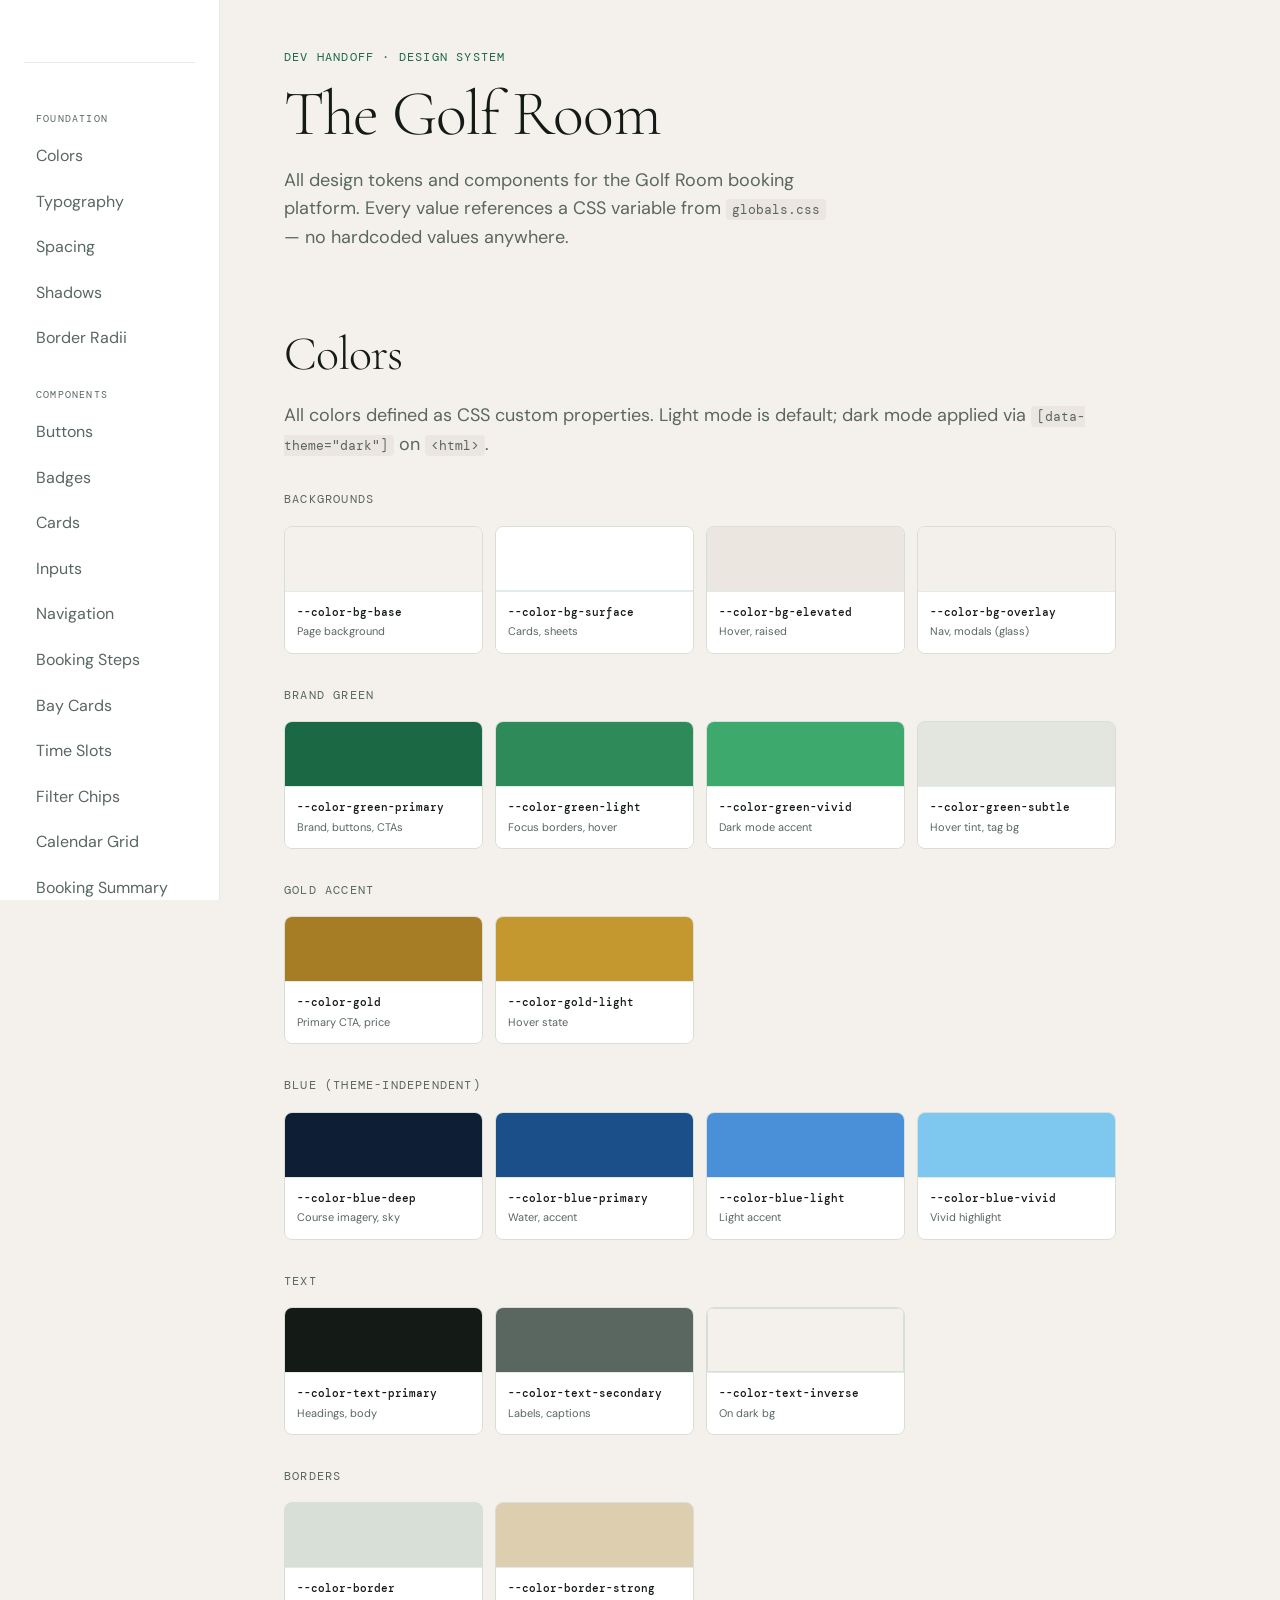
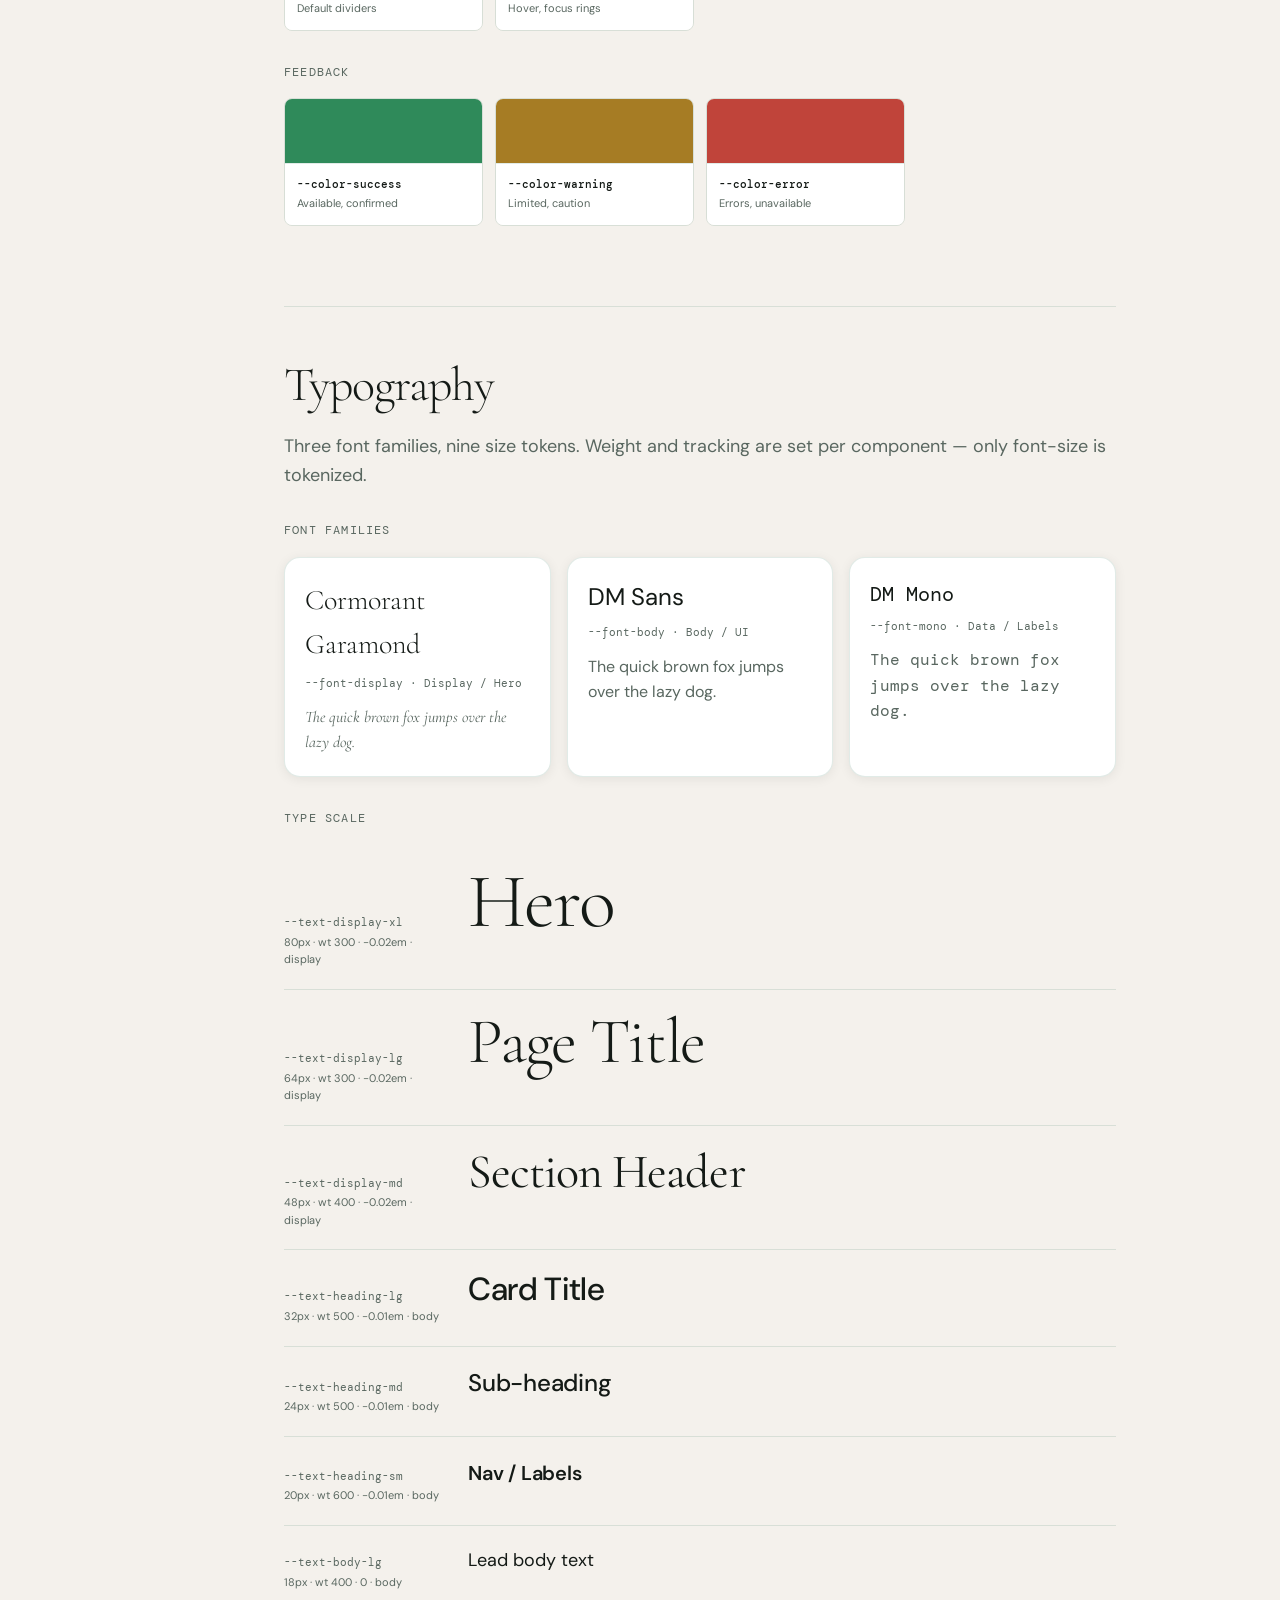
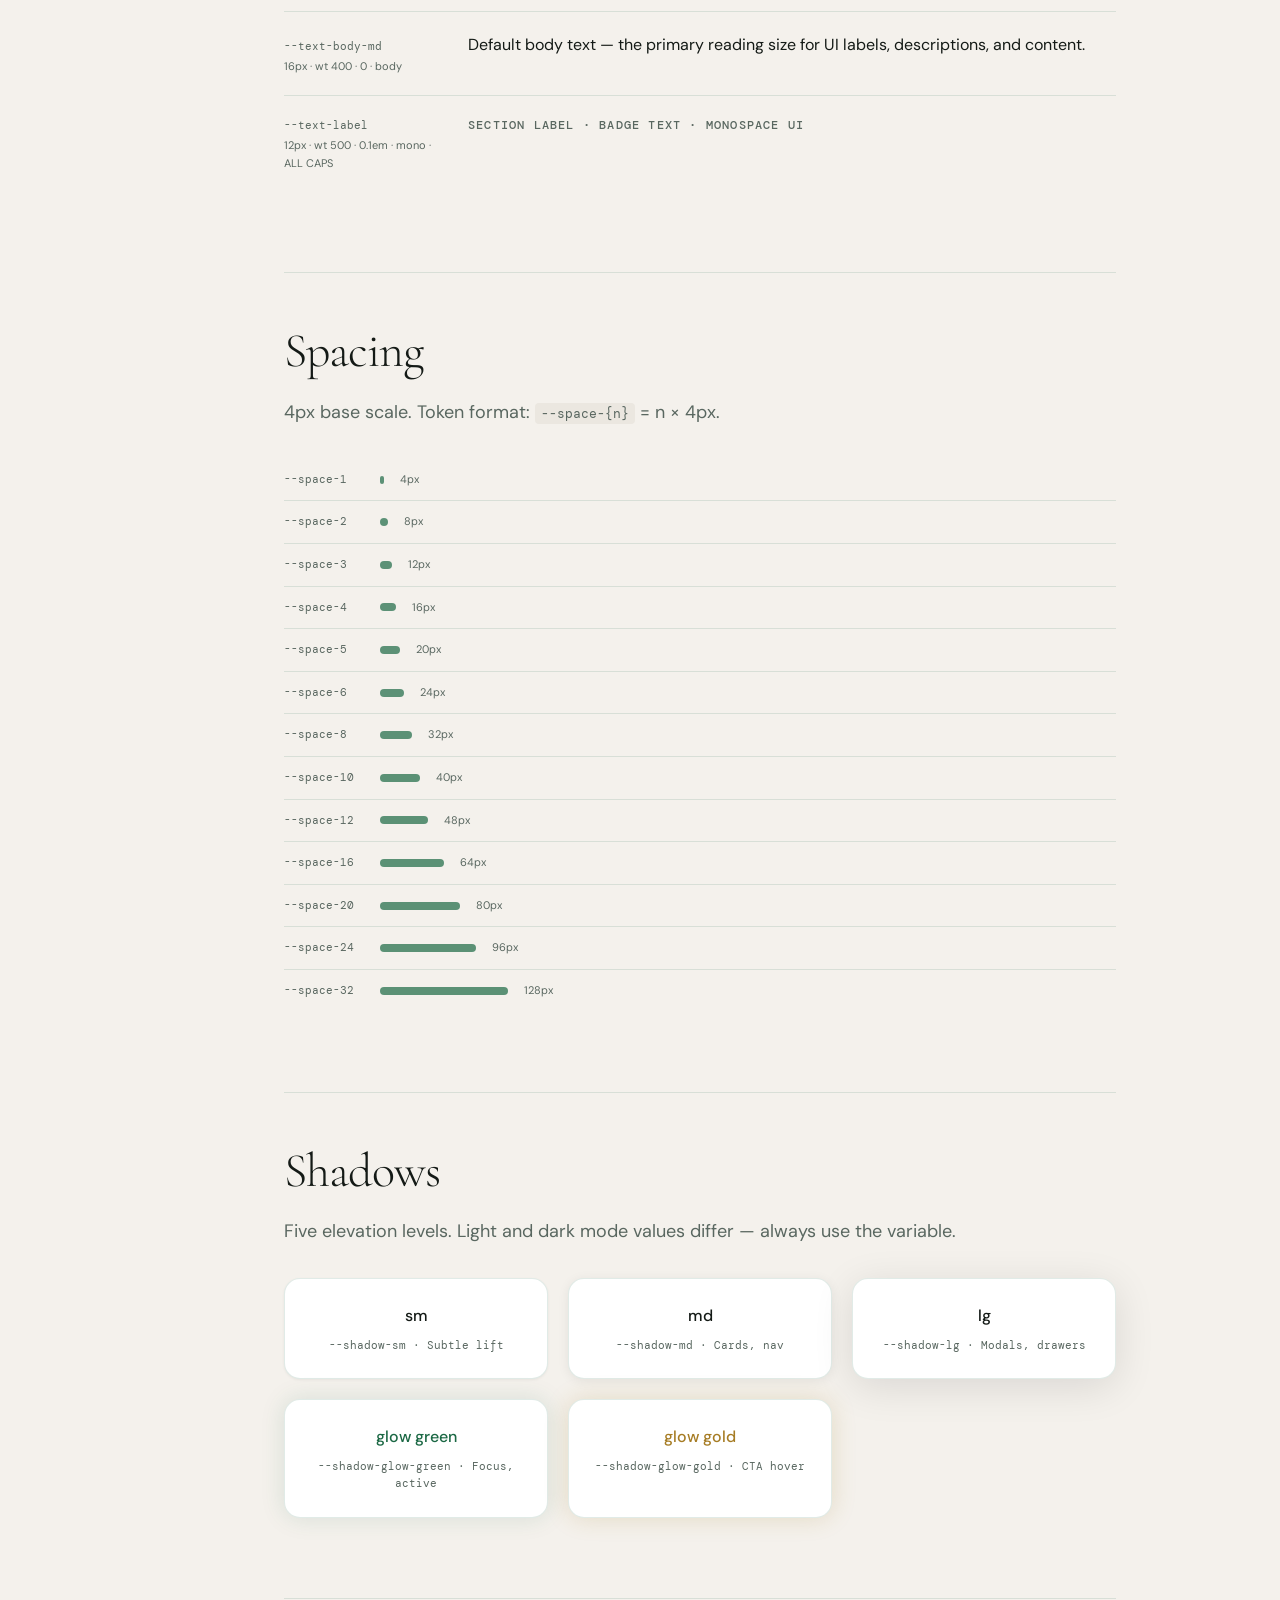
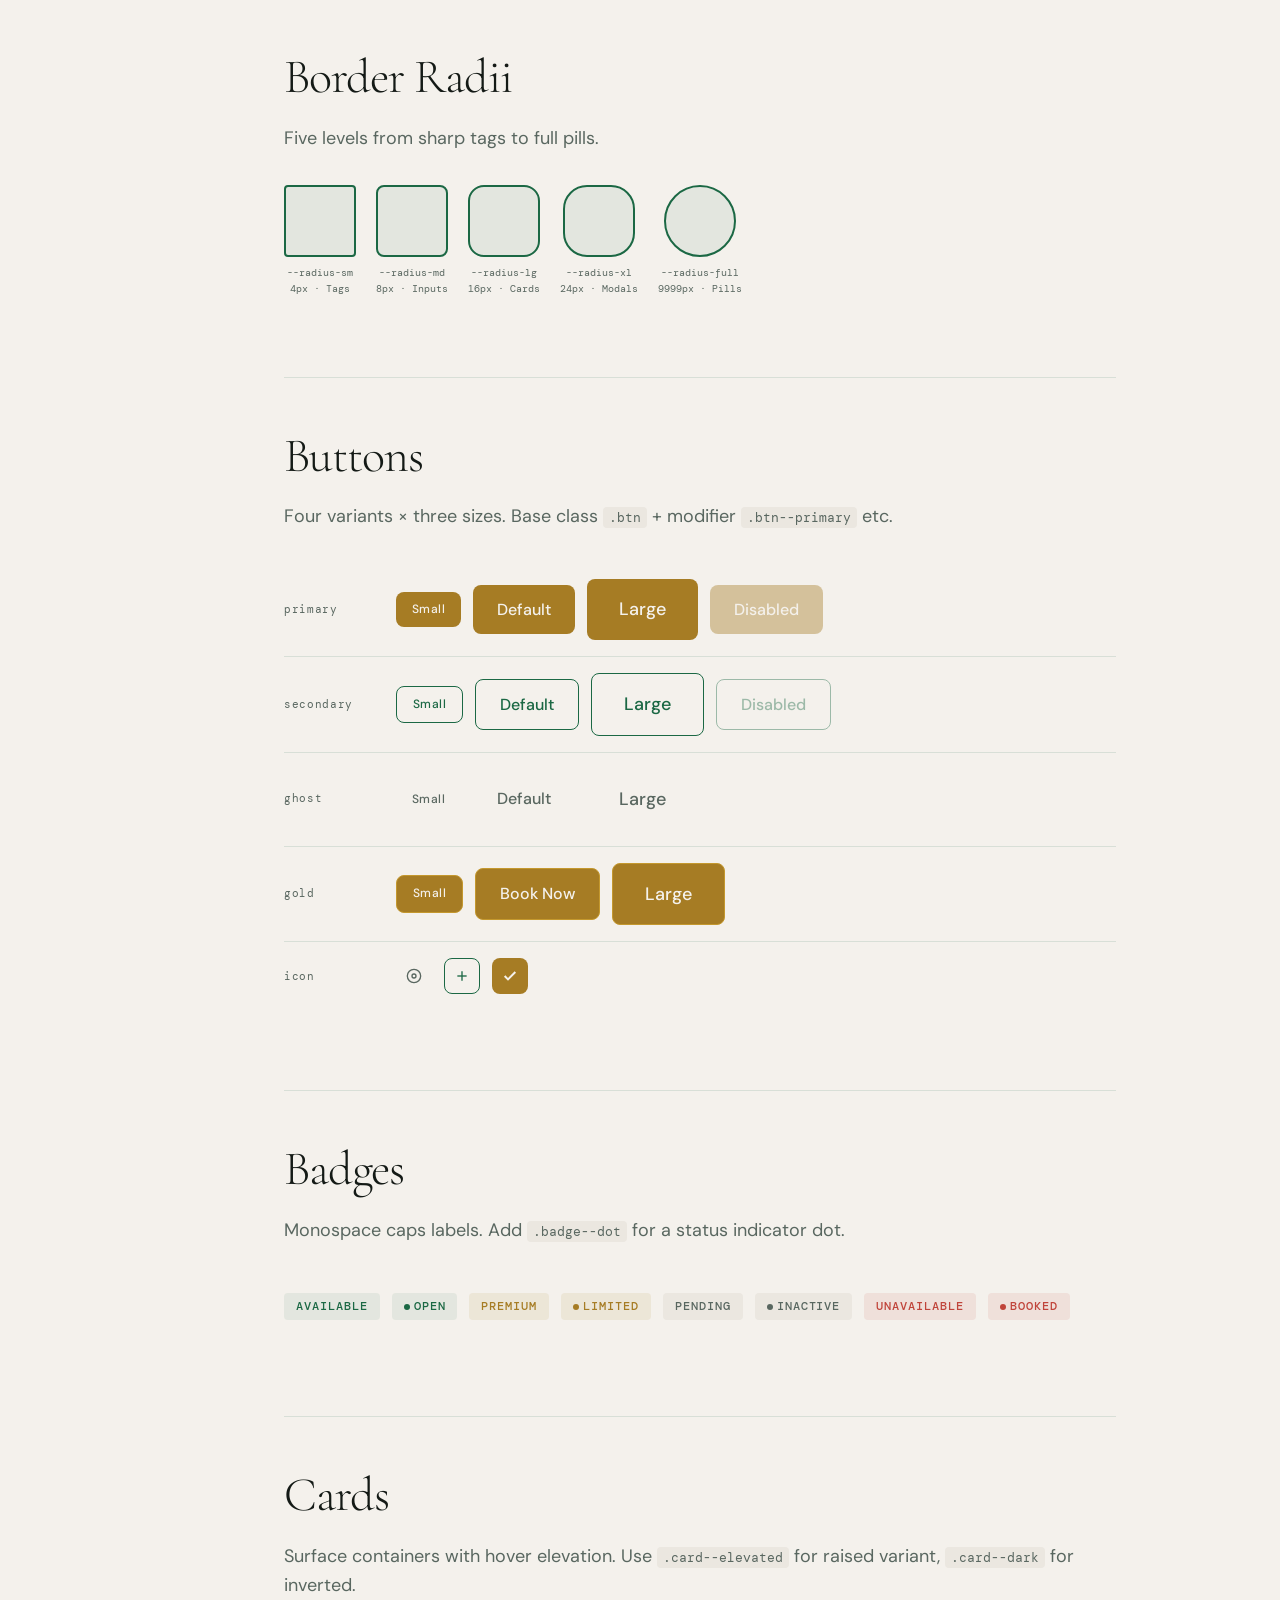
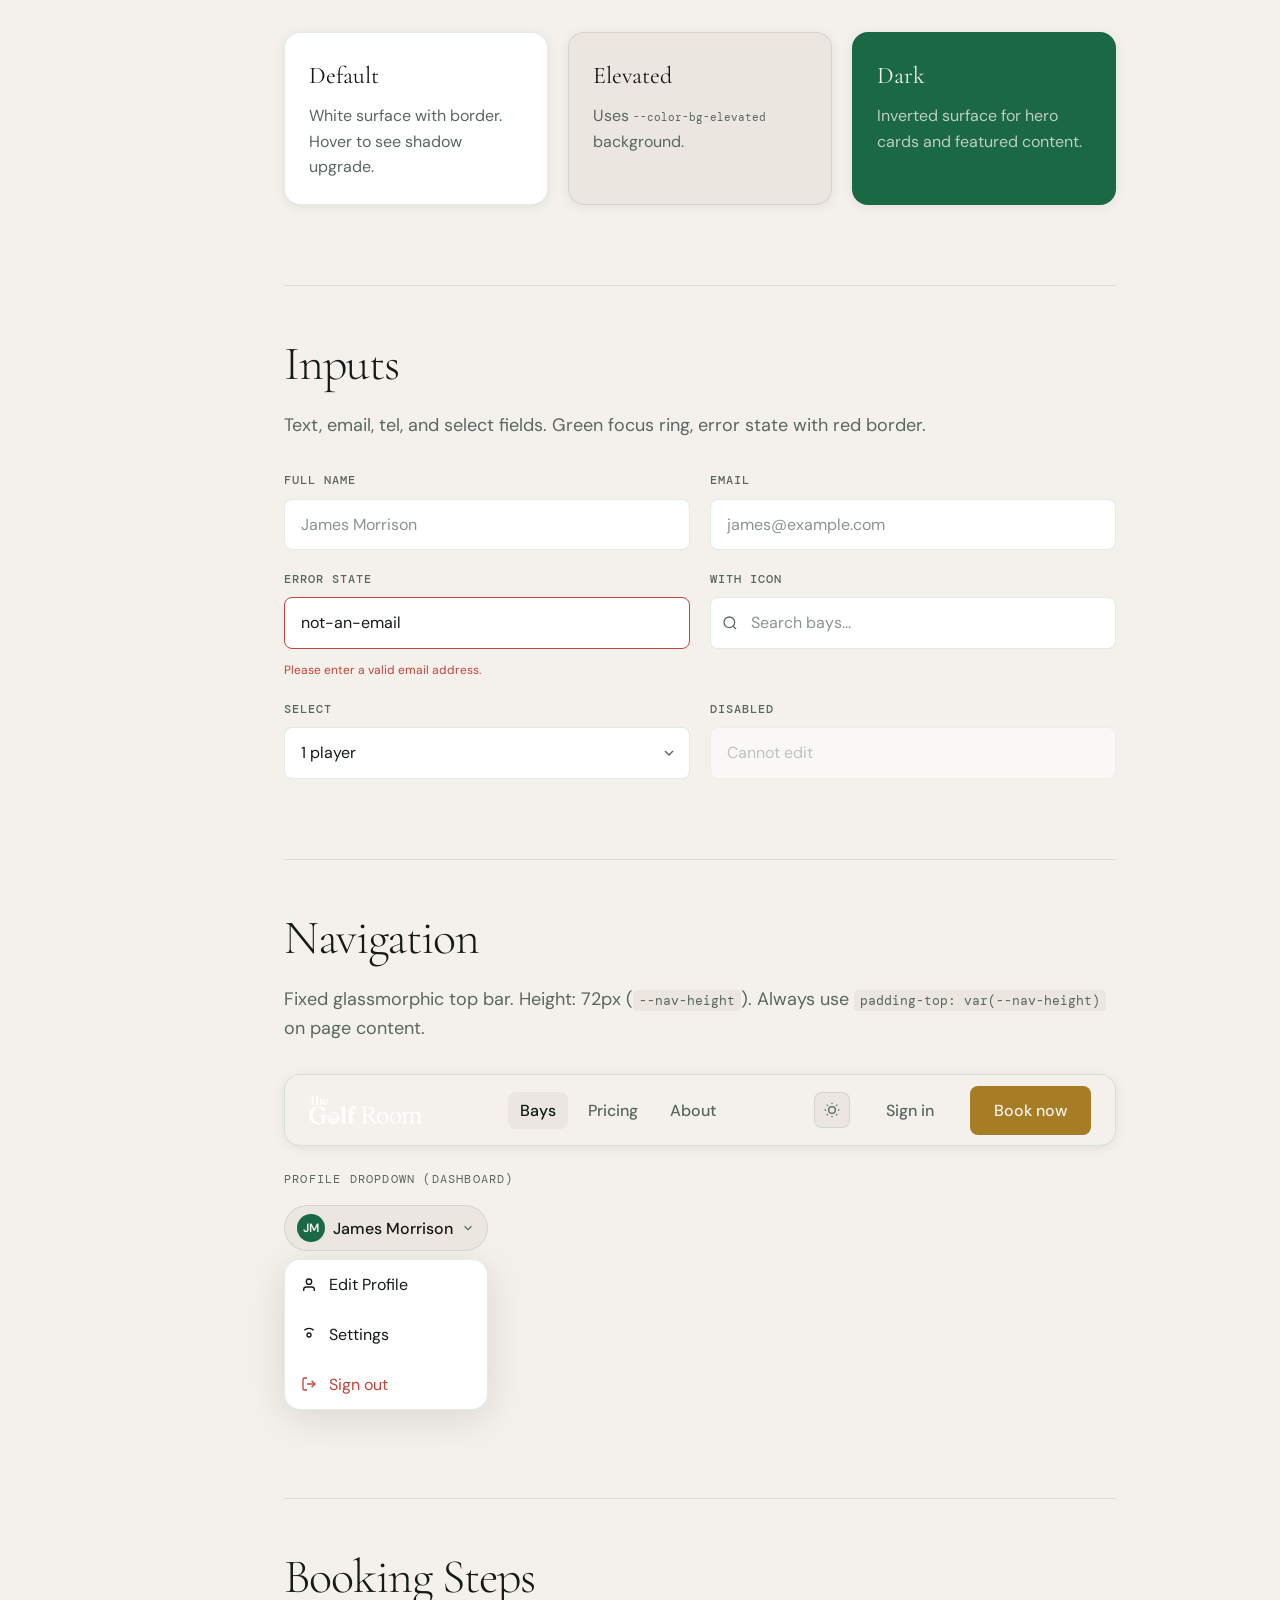
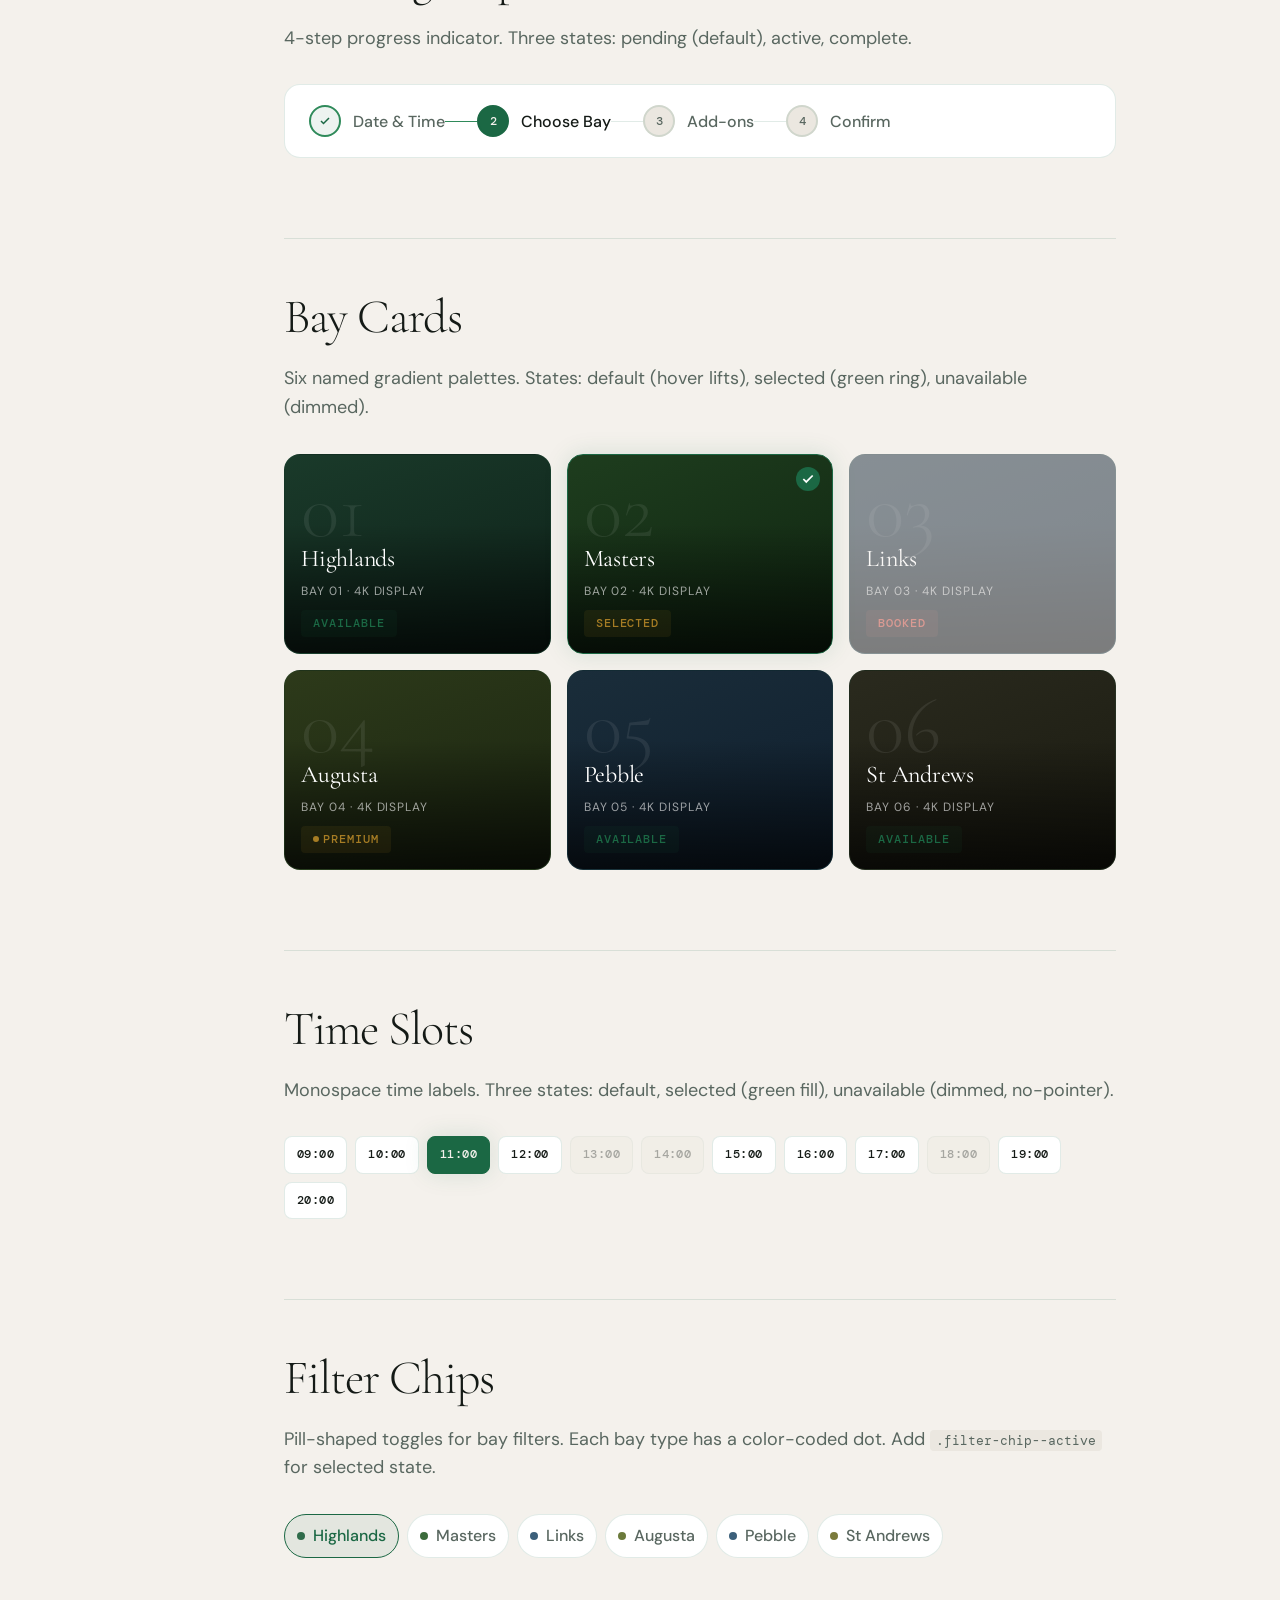
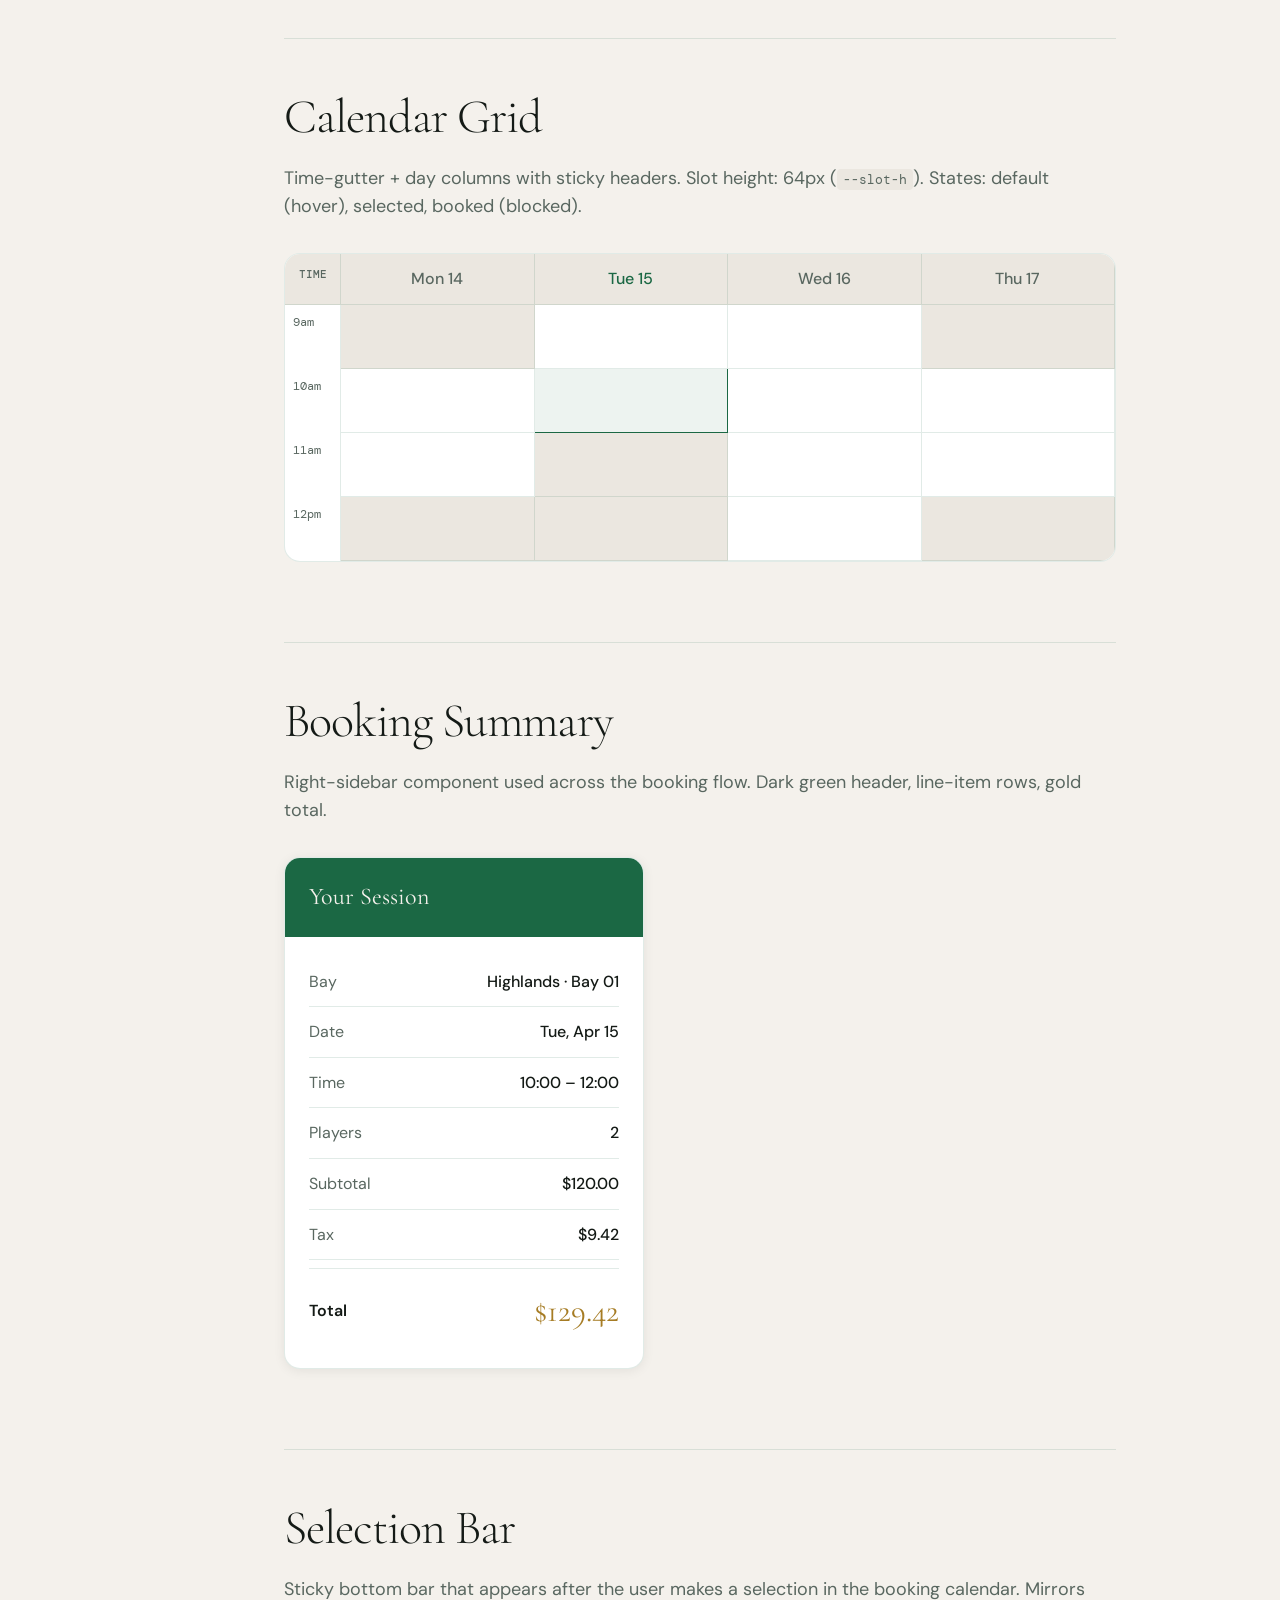
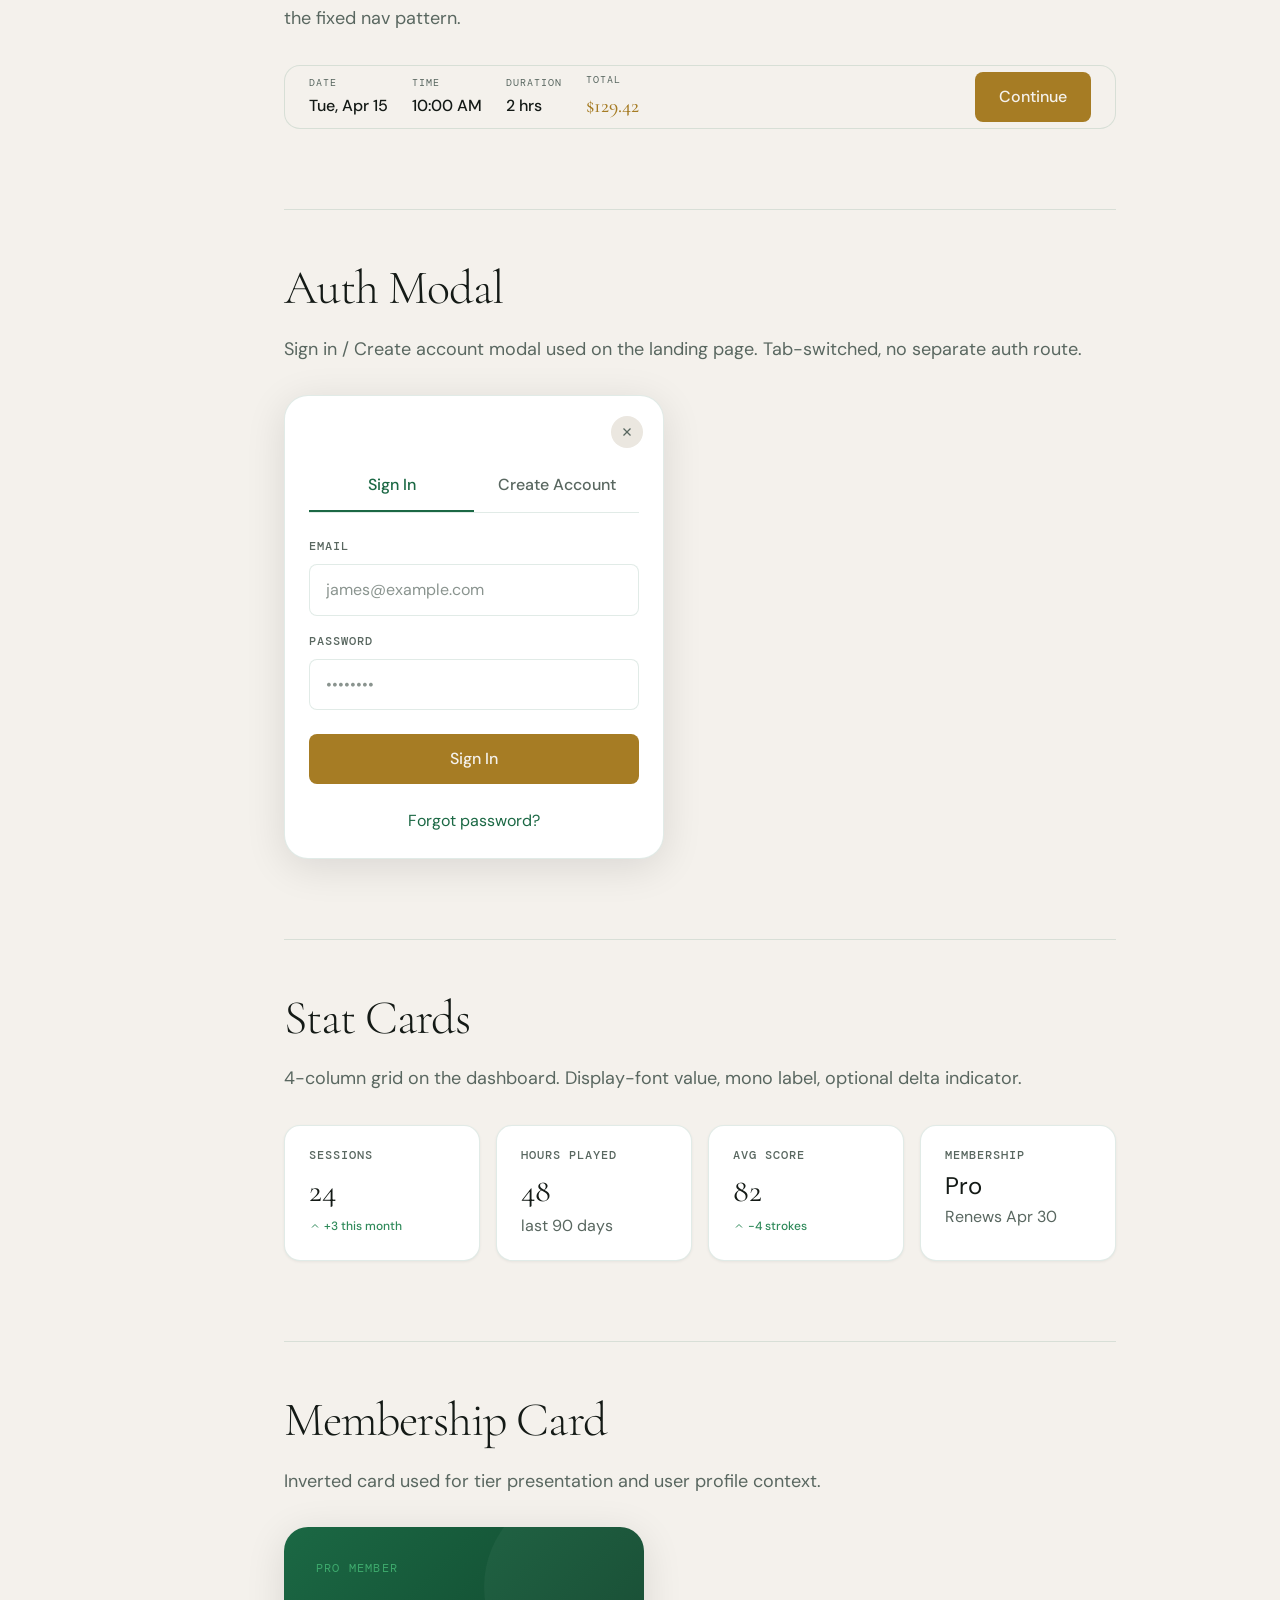
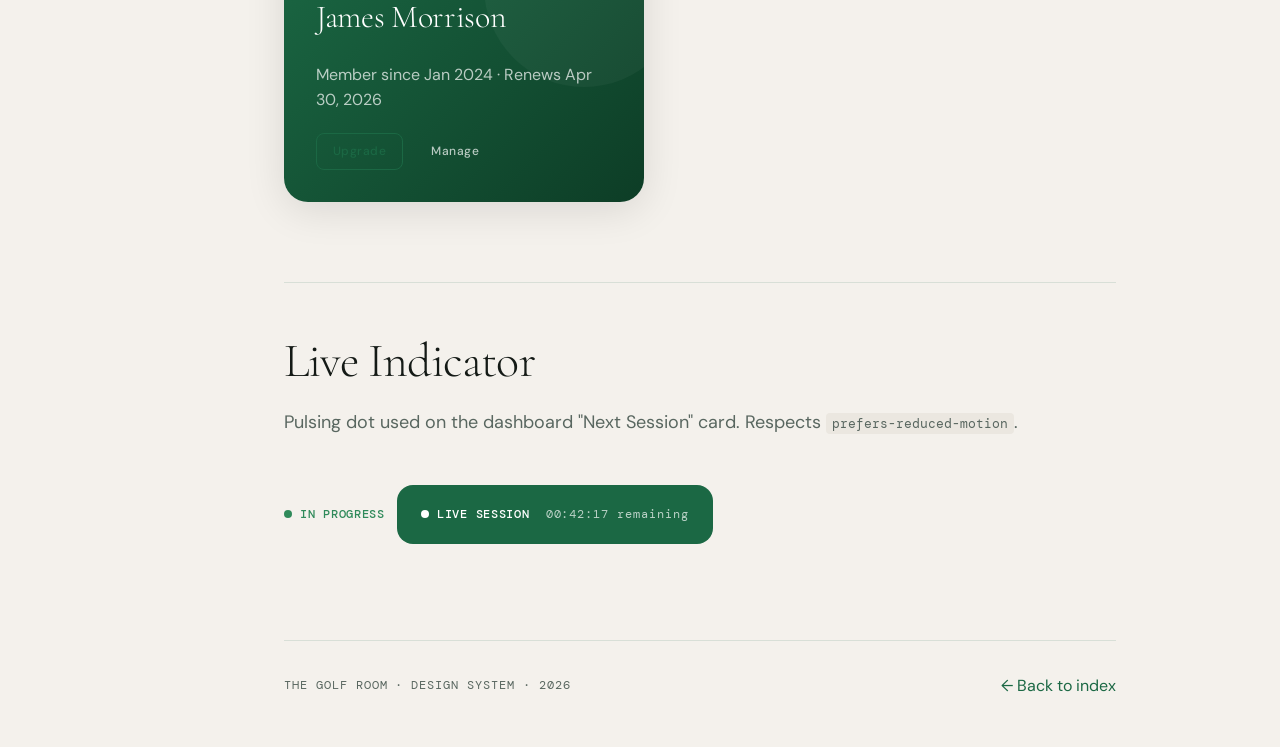
==== design-system.html @ 3be3c48d "Initial dev handoff package HTML/CSS design system and page wireframes for The Golf Room booking pla" ====
<!DOCTYPE html>
<html lang="en">
<head>
<meta charset="UTF-8">
<meta name="viewport" content="width=device-width, initial-scale=1.0">
<title>The Golf Room — Design System</title>
<link rel="icon" href="assets/logos/mogogram-logo-dark.svg"  type="image/svg+xml" media="(prefers-color-scheme: light)">
<link rel="icon" href="assets/logos/mogogram-logo-light.svg" type="image/svg+xml" media="(prefers-color-scheme: dark)">
<link rel="preconnect" href="https://fonts.googleapis.com">
<link rel="preconnect" href="https://fonts.gstatic.com" crossorigin>
<link href="https://fonts.googleapis.com/css2?family=Cormorant+Garamond:ital,wght@0,300;0,400;0,500;0,600;1,300;1,400&family=DM+Sans:wght@300;400;500;600&family=DM+Mono:wght@400;500&display=swap" rel="stylesheet">
<link rel="stylesheet" href="globals.css">
<link rel="stylesheet" href="components.css">
<style>
/* ── DS-specific layout (not reusable) ─────────────────────── */
.ds-layout {
  display: grid;
  grid-template-columns: 220px 1fr;
  min-height: 100vh;
}

.ds-sidebar {
  position: sticky;
  top: 0;
  height: 100vh;
  overflow-y: auto;
  background: var(--color-bg-surface);
  border-right: 1px solid var(--color-border);
  padding: var(--space-6);
  display: flex;
  flex-direction: column;
  gap: var(--space-1);
  scrollbar-width: thin;
}

.ds-sidebar__logo {
  margin-bottom: var(--space-5);
  padding-bottom: var(--space-4);
  border-bottom: 1px solid var(--color-border);
}
.ds-sidebar__logo img {
  height: 22px;
  width: auto;
}

.ds-sidebar__section-label {
  font-family: var(--font-mono);
  font-size: 10px;
  letter-spacing: 0.12em;
  text-transform: uppercase;
  color: var(--color-text-secondary);
  padding: var(--space-3) var(--space-3) var(--space-1);
  margin-top: var(--space-3);
}

.ds-sidebar__link {
  display: block;
  padding: var(--space-2) var(--space-3);
  border-radius: var(--radius-md);
  font-size: var(--text-body-md);
  color: var(--color-text-secondary);
  text-decoration: none;
  transition: background 150ms ease, color 150ms ease;
  cursor: pointer;
}
.ds-sidebar__link:hover {
  background: var(--color-bg-elevated);
  color: var(--color-text-primary);
}

.ds-sidebar__footer {
  margin-top: auto;
  padding-top: var(--space-5);
  border-top: 1px solid var(--color-border);
}

.ds-main {
  padding: var(--space-12) var(--space-16);
  max-width: 960px;
}

.ds-section {
  margin-bottom: var(--space-20);
  scroll-margin-top: var(--space-8);
}

.ds-section-title {
  font-family: var(--font-display);
  font-size: var(--text-display-md);
  font-weight: 300;
  letter-spacing: -0.02em;
  color: var(--color-text-primary);
  margin-bottom: var(--space-2);
}

.ds-section-desc {
  font-size: var(--text-body-lg);
  color: var(--color-text-secondary);
  margin-bottom: var(--space-8);
}

.ds-divider {
  height: 1px;
  background: var(--color-border);
  margin: var(--space-10) 0;
}

.ds-subsection-title {
  font-family: var(--font-mono);
  font-size: var(--text-label);
  letter-spacing: 0.1em;
  text-transform: uppercase;
  color: var(--color-text-secondary);
  margin-bottom: var(--space-4);
  margin-top: var(--space-8);
}

/* Token display grids */
.ds-color-grid {
  display: grid;
  grid-template-columns: repeat(auto-fill, minmax(180px, 1fr));
  gap: var(--space-3);
}

.ds-swatch {
  border-radius: var(--radius-md);
  overflow: hidden;
  border: 1px solid var(--color-border);
}
.ds-swatch__color {
  height: 64px;
}
.ds-swatch__info {
  background: var(--color-bg-surface);
  padding: var(--space-3);
  border-top: 1px solid var(--color-border);
}
.ds-swatch__name {
  font-family: var(--font-mono);
  font-size: 11px;
  color: var(--color-text-primary);
  font-weight: 500;
  word-break: break-all;
}
.ds-swatch__role {
  font-size: 11px;
  color: var(--color-text-secondary);
  margin-top: 2px;
}

/* Typography demo */
.ds-type-row {
  display: flex;
  align-items: baseline;
  gap: var(--space-6);
  padding: var(--space-5) 0;
  border-bottom: 1px solid var(--color-border);
}
.ds-type-row:last-child { border-bottom: none; }
.ds-type-meta {
  flex-shrink: 0;
  width: 160px;
}
.ds-type-token {
  font-family: var(--font-mono);
  font-size: 11px;
  color: var(--color-text-secondary);
}
.ds-type-spec {
  font-size: 11px;
  color: var(--color-text-secondary);
  margin-top: 2px;
}

/* Spacing demo */
.ds-space-row {
  display: flex;
  align-items: center;
  gap: var(--space-4);
  padding: var(--space-3) 0;
  border-bottom: 1px solid var(--color-border);
}
.ds-space-row:last-child { border-bottom: none; }
.ds-space-token { font-family: var(--font-mono); font-size: 11px; color: var(--color-text-secondary); width: 80px; flex-shrink: 0; }
.ds-space-bar { height: 8px; background: var(--color-green-primary); border-radius: var(--radius-full); opacity: 0.7; }
.ds-space-value { font-size: 11px; color: var(--color-text-secondary); flex-shrink: 0; }

/* Shadow demo */
.ds-shadow-grid {
  display: grid;
  grid-template-columns: repeat(auto-fill, minmax(200px, 1fr));
  gap: var(--space-5);
}
.ds-shadow-demo {
  background: var(--color-bg-surface);
  border-radius: var(--radius-lg);
  padding: var(--space-6);
  text-align: center;
  border: 1px solid var(--color-border);
}
.ds-shadow-name { font-family: var(--font-mono); font-size: 11px; color: var(--color-text-secondary); margin-top: var(--space-2); }

/* Radius demo */
.ds-radius-grid {
  display: flex;
  flex-wrap: wrap;
  gap: var(--space-5);
  align-items: flex-end;
}
.ds-radius-demo {
  background: var(--color-green-subtle);
  border: 2px solid var(--color-green-primary);
  width: 72px;
  height: 72px;
  display: flex;
  flex-direction: column;
  align-items: center;
  justify-content: center;
  gap: 4px;
}
.ds-radius-token { font-family: var(--font-mono); font-size: 10px; color: var(--color-text-secondary); text-align: center; margin-top: var(--space-2); }

/* Component demo rows */
.ds-demo-row {
  display: flex;
  flex-wrap: wrap;
  align-items: center;
  gap: var(--space-3);
  padding: var(--space-4) 0;
}
.ds-demo-row + .ds-demo-row {
  border-top: 1px solid var(--color-border);
}
.ds-demo-label {
  font-family: var(--font-mono);
  font-size: 11px;
  color: var(--color-text-secondary);
  letter-spacing: 0.06em;
  min-width: 100px;
}

/* Nav demo (non-fixed) */
.nav-demo {
  position: relative;
  height: var(--nav-height);
  background: var(--color-bg-overlay);
  backdrop-filter: blur(20px);
  border: 1px solid var(--color-border);
  border-radius: var(--radius-lg);
  box-shadow: var(--shadow-md);
  display: flex;
  align-items: center;
  padding: 0 var(--space-6);
}
.nav-demo__inner {
  width: 100%;
  display: flex;
  align-items: center;
  justify-content: space-between;
}

/* Booking steps demo */
.booking-steps-demo {
  display: flex;
  align-items: center;
  gap: 0;
  padding: var(--space-5) var(--space-6);
  background: var(--color-bg-surface);
  border: 1px solid var(--color-border);
  border-radius: var(--radius-lg);
}

/* Calendar demo (abbreviated) */
.calendar-demo {
  border: 1px solid var(--color-border);
  border-radius: var(--radius-lg);
  overflow: hidden;
  background: var(--color-bg-surface);
}
.calendar-demo__header {
  display: grid;
  grid-template-columns: 56px repeat(4, 1fr);
  background: var(--color-bg-elevated);
  border-bottom: 1px solid var(--color-border);
}
.calendar-demo__header-cell {
  padding: var(--space-3) var(--space-2);
  text-align: center;
  font-size: var(--text-body-md);
  font-weight: 500;
  color: var(--color-text-secondary);
  border-right: 1px solid var(--color-border);
}
.calendar-demo__header-cell:first-child { font-size: 11px; }
.calendar-demo__row {
  display: grid;
  grid-template-columns: 56px repeat(4, 1fr);
}
.calendar-demo__time {
  padding: var(--space-2);
  text-align: right;
  font-family: var(--font-mono);
  font-size: var(--text-label);
  color: var(--color-text-secondary);
  border-right: 1px solid var(--color-border);
  height: var(--slot-h);
  display: flex;
  align-items: flex-start;
  padding-top: var(--space-2);
}
.calendar-demo__cell {
  height: var(--slot-h);
  border-bottom: 1px solid var(--color-border);
  border-right: 1px solid var(--color-border);
  cursor: pointer;
  transition: background 150ms ease;
}
.calendar-demo__cell:hover { background: var(--color-green-subtle); }
.calendar-demo__cell--selected { background: var(--color-green-subtle); border-color: var(--color-green-primary); }
.calendar-demo__cell--booked { background: var(--color-bg-elevated); cursor: not-allowed; }

/* Dropdown demo */
.dropdown-demo {
  position: relative;
  display: inline-block;
}
.dropdown-demo__menu {
  background: var(--color-bg-surface);
  border: 1px solid var(--color-border);
  border-radius: var(--radius-lg);
  box-shadow: var(--shadow-lg);
  min-width: 200px;
  overflow: hidden;
  margin-top: var(--space-2);
}

/* Modal demo (non-overlay) */
.modal-demo {
  background: var(--color-bg-surface);
  border: 1px solid var(--color-border);
  border-radius: var(--radius-xl);
  box-shadow: var(--shadow-lg);
  max-width: 380px;
}

/* Bottom bar demo */
.selection-bar-demo {
  height: 64px;
  background: var(--color-bg-overlay);
  backdrop-filter: blur(20px);
  border: 1px solid var(--color-border);
  border-radius: var(--radius-lg);
  display: flex;
  align-items: center;
  justify-content: space-between;
  padding: 0 var(--space-6);
}

/* Bay card grid demo */
.bay-grid-demo {
  display: grid;
  grid-template-columns: repeat(3, 1fr);
  gap: var(--space-4);
}

@media (max-width: 768px) {
  .ds-layout { grid-template-columns: 1fr; }
  .ds-sidebar { position: relative; height: auto; flex-direction: row; flex-wrap: wrap; gap: var(--space-2); padding: var(--space-4); overflow-x: auto; }
  .ds-sidebar__footer { display: none; }
  .ds-main { padding: var(--space-8) var(--space-6); }
  .bay-grid-demo { grid-template-columns: repeat(2, 1fr); }
}
</style>
</head>
<body>
<script>
  (function() {
    const stored = localStorage.getItem('golf-room-theme');
    const prefersDark = window.matchMedia('(prefers-color-scheme: dark)').matches;
    if (stored === 'dark' || (!stored && prefersDark)) {
      document.documentElement.setAttribute('data-theme', 'dark');
    }
  })();
</script>

<div class="ds-layout">

  <!-- ── Sidebar ───────────────────────────────────────────────────── -->
  <aside class="ds-sidebar">
    <div class="ds-sidebar__logo">
      <img src="assets/logos/the-golf-room-logo-dark.svg"  id="ds-logo-light" alt="The Golf Room">
      <img src="assets/logos/the-golf-room-logo-light.svg" id="ds-logo-dark"  alt="The Golf Room" style="display:none">
    </div>

    <span class="ds-sidebar__section-label">Foundation</span>
    <a href="#colors"     class="ds-sidebar__link">Colors</a>
    <a href="#typography" class="ds-sidebar__link">Typography</a>
    <a href="#spacing"    class="ds-sidebar__link">Spacing</a>
    <a href="#shadows"    class="ds-sidebar__link">Shadows</a>
    <a href="#radii"      class="ds-sidebar__link">Border Radii</a>

    <span class="ds-sidebar__section-label">Components</span>
    <a href="#buttons"     class="ds-sidebar__link">Buttons</a>
    <a href="#badges"      class="ds-sidebar__link">Badges</a>
    <a href="#cards"       class="ds-sidebar__link">Cards</a>
    <a href="#inputs"      class="ds-sidebar__link">Inputs</a>
    <a href="#nav"         class="ds-sidebar__link">Navigation</a>
    <a href="#steps"       class="ds-sidebar__link">Booking Steps</a>
    <a href="#bay-cards"   class="ds-sidebar__link">Bay Cards</a>
    <a href="#slots"       class="ds-sidebar__link">Time Slots</a>
    <a href="#chips"       class="ds-sidebar__link">Filter Chips</a>
    <a href="#calendar"    class="ds-sidebar__link">Calendar Grid</a>
    <a href="#booking-summary" class="ds-sidebar__link">Booking Summary</a>
    <a href="#selection-bar"   class="ds-sidebar__link">Selection Bar</a>
    <a href="#modal"       class="ds-sidebar__link">Auth Modal</a>
    <a href="#stat-cards"  class="ds-sidebar__link">Stat Cards</a>
    <a href="#membership"  class="ds-sidebar__link">Membership Card</a>
    <a href="#live"        class="ds-sidebar__link">Live Indicator</a>

    <div class="ds-sidebar__footer">
      <button class="btn btn--ghost btn--sm btn--full" id="ds-theme-toggle" style="justify-content:flex-start;">
        <svg width="14" height="14" viewBox="0 0 24 24" fill="none" stroke="currentColor" stroke-width="2"><circle cx="12" cy="12" r="5"/><path d="M12 1v2M12 21v2M4.22 4.22l1.42 1.42M18.36 18.36l1.42 1.42M1 12h2M21 12h2M4.22 19.78l1.42-1.42M18.36 5.64l1.42-1.42"/></svg>
        Toggle theme
      </button>
    </div>
  </aside>

  <!-- ── Main ─────────────────────────────────────────────────────── -->
  <main class="ds-main">

    <!-- Hero -->
    <div style="margin-bottom: var(--space-16);">
      <p style="font-family: var(--font-mono); font-size: var(--text-label); letter-spacing: 0.1em; text-transform: uppercase; color: var(--color-green-primary); margin-bottom: var(--space-3);">Dev Handoff · Design System</p>
      <h1 style="font-family: var(--font-display); font-size: var(--text-display-lg); font-weight: 300; letter-spacing: -0.02em; color: var(--color-text-primary); line-height: 1.1; margin-bottom: var(--space-4);">The Golf Room</h1>
      <p style="font-size: var(--text-body-lg); color: var(--color-text-secondary); max-width: 560px; line-height: 1.6;">All design tokens and components for the Golf Room booking platform. Every value references a CSS variable from <code style="font-family: var(--font-mono); font-size: 13px; background: var(--color-bg-elevated); padding: 2px 6px; border-radius: var(--radius-sm);">globals.css</code> — no hardcoded values anywhere.</p>
    </div>

    <!-- ═══════════════════════════════════════════════════════════════
         COLORS
    ═══════════════════════════════════════════════════════════════ -->
    <section class="ds-section" id="colors">
      <h2 class="ds-section-title">Colors</h2>
      <p class="ds-section-desc">All colors defined as CSS custom properties. Light mode is default; dark mode applied via <code style="font-family:var(--font-mono);font-size:13px;background:var(--color-bg-elevated);padding:2px 6px;border-radius:var(--radius-sm)">[data-theme="dark"]</code> on <code style="font-family:var(--font-mono);font-size:13px;background:var(--color-bg-elevated);padding:2px 6px;border-radius:var(--radius-sm)">&lt;html&gt;</code>.</p>

      <p class="ds-subsection-title">Backgrounds</p>
      <div class="ds-color-grid">
        <div class="ds-swatch"><div class="ds-swatch__color" style="background:var(--color-bg-base)"></div><div class="ds-swatch__info"><div class="ds-swatch__name">--color-bg-base</div><div class="ds-swatch__role">Page background</div></div></div>
        <div class="ds-swatch"><div class="ds-swatch__color" style="background:var(--color-bg-surface);border-bottom:1px solid var(--color-border)"></div><div class="ds-swatch__info"><div class="ds-swatch__name">--color-bg-surface</div><div class="ds-swatch__role">Cards, sheets</div></div></div>
        <div class="ds-swatch"><div class="ds-swatch__color" style="background:var(--color-bg-elevated)"></div><div class="ds-swatch__info"><div class="ds-swatch__name">--color-bg-elevated</div><div class="ds-swatch__role">Hover, raised</div></div></div>
        <div class="ds-swatch"><div class="ds-swatch__color" style="background:var(--color-bg-overlay)"></div><div class="ds-swatch__info"><div class="ds-swatch__name">--color-bg-overlay</div><div class="ds-swatch__role">Nav, modals (glass)</div></div></div>
      </div>

      <p class="ds-subsection-title">Brand Green</p>
      <div class="ds-color-grid">
        <div class="ds-swatch"><div class="ds-swatch__color" style="background:var(--color-green-primary)"></div><div class="ds-swatch__info"><div class="ds-swatch__name">--color-green-primary</div><div class="ds-swatch__role">Brand, buttons, CTAs</div></div></div>
        <div class="ds-swatch"><div class="ds-swatch__color" style="background:var(--color-green-light)"></div><div class="ds-swatch__info"><div class="ds-swatch__name">--color-green-light</div><div class="ds-swatch__role">Focus borders, hover</div></div></div>
        <div class="ds-swatch"><div class="ds-swatch__color" style="background:var(--color-green-vivid)"></div><div class="ds-swatch__info"><div class="ds-swatch__name">--color-green-vivid</div><div class="ds-swatch__role">Dark mode accent</div></div></div>
        <div class="ds-swatch"><div class="ds-swatch__color" style="background:var(--color-green-subtle)"></div><div class="ds-swatch__info"><div class="ds-swatch__name">--color-green-subtle</div><div class="ds-swatch__role">Hover tint, tag bg</div></div></div>
      </div>

      <p class="ds-subsection-title">Gold Accent</p>
      <div class="ds-color-grid">
        <div class="ds-swatch"><div class="ds-swatch__color" style="background:var(--color-gold)"></div><div class="ds-swatch__info"><div class="ds-swatch__name">--color-gold</div><div class="ds-swatch__role">Primary CTA, price</div></div></div>
        <div class="ds-swatch"><div class="ds-swatch__color" style="background:var(--color-gold-light)"></div><div class="ds-swatch__info"><div class="ds-swatch__name">--color-gold-light</div><div class="ds-swatch__role">Hover state</div></div></div>
      </div>

      <p class="ds-subsection-title">Blue (theme-independent)</p>
      <div class="ds-color-grid">
        <div class="ds-swatch"><div class="ds-swatch__color" style="background:var(--color-blue-deep)"></div><div class="ds-swatch__info"><div class="ds-swatch__name">--color-blue-deep</div><div class="ds-swatch__role">Course imagery, sky</div></div></div>
        <div class="ds-swatch"><div class="ds-swatch__color" style="background:var(--color-blue-primary)"></div><div class="ds-swatch__info"><div class="ds-swatch__name">--color-blue-primary</div><div class="ds-swatch__role">Water, accent</div></div></div>
        <div class="ds-swatch"><div class="ds-swatch__color" style="background:var(--color-blue-light)"></div><div class="ds-swatch__info"><div class="ds-swatch__name">--color-blue-light</div><div class="ds-swatch__role">Light accent</div></div></div>
        <div class="ds-swatch"><div class="ds-swatch__color" style="background:var(--color-blue-vivid)"></div><div class="ds-swatch__info"><div class="ds-swatch__name">--color-blue-vivid</div><div class="ds-swatch__role">Vivid highlight</div></div></div>
      </div>

      <p class="ds-subsection-title">Text</p>
      <div class="ds-color-grid">
        <div class="ds-swatch"><div class="ds-swatch__color" style="background:var(--color-text-primary)"></div><div class="ds-swatch__info"><div class="ds-swatch__name">--color-text-primary</div><div class="ds-swatch__role">Headings, body</div></div></div>
        <div class="ds-swatch"><div class="ds-swatch__color" style="background:var(--color-text-secondary)"></div><div class="ds-swatch__info"><div class="ds-swatch__name">--color-text-secondary</div><div class="ds-swatch__role">Labels, captions</div></div></div>
        <div class="ds-swatch"><div class="ds-swatch__color" style="background:var(--color-text-inverse);border:1px solid var(--color-border)"></div><div class="ds-swatch__info"><div class="ds-swatch__name">--color-text-inverse</div><div class="ds-swatch__role">On dark bg</div></div></div>
      </div>

      <p class="ds-subsection-title">Borders</p>
      <div class="ds-color-grid">
        <div class="ds-swatch"><div class="ds-swatch__color" style="background:var(--color-border)"></div><div class="ds-swatch__info"><div class="ds-swatch__name">--color-border</div><div class="ds-swatch__role">Default dividers</div></div></div>
        <div class="ds-swatch"><div class="ds-swatch__color" style="background:var(--color-border-strong)"></div><div class="ds-swatch__info"><div class="ds-swatch__name">--color-border-strong</div><div class="ds-swatch__role">Hover, focus rings</div></div></div>
      </div>

      <p class="ds-subsection-title">Feedback</p>
      <div class="ds-color-grid">
        <div class="ds-swatch"><div class="ds-swatch__color" style="background:var(--color-success)"></div><div class="ds-swatch__info"><div class="ds-swatch__name">--color-success</div><div class="ds-swatch__role">Available, confirmed</div></div></div>
        <div class="ds-swatch"><div class="ds-swatch__color" style="background:var(--color-warning)"></div><div class="ds-swatch__info"><div class="ds-swatch__name">--color-warning</div><div class="ds-swatch__role">Limited, caution</div></div></div>
        <div class="ds-swatch"><div class="ds-swatch__color" style="background:var(--color-error)"></div><div class="ds-swatch__info"><div class="ds-swatch__name">--color-error</div><div class="ds-swatch__role">Errors, unavailable</div></div></div>
      </div>
    </section>

    <div class="ds-divider"></div>

    <!-- ═══════════════════════════════════════════════════════════════
         TYPOGRAPHY
    ═══════════════════════════════════════════════════════════════ -->
    <section class="ds-section" id="typography">
      <h2 class="ds-section-title">Typography</h2>
      <p class="ds-section-desc">Three font families, nine size tokens. Weight and tracking are set per component — only font-size is tokenized.</p>

      <p class="ds-subsection-title">Font Families</p>
      <div style="display:grid;grid-template-columns:repeat(3,1fr);gap:var(--space-4);margin-bottom:var(--space-8);">
        <div class="card" style="padding:var(--space-5);">
          <div style="font-family:var(--font-display);font-size:28px;font-weight:300;color:var(--color-text-primary);margin-bottom:var(--space-2);">Cormorant Garamond</div>
          <div style="font-family:var(--font-mono);font-size:11px;color:var(--color-text-secondary);">--font-display · Display / Hero</div>
          <div style="font-family:var(--font-display);font-size:var(--text-body-md);color:var(--color-text-secondary);margin-top:var(--space-3);font-style:italic;">The quick brown fox jumps over the lazy dog.</div>
        </div>
        <div class="card" style="padding:var(--space-5);">
          <div style="font-family:var(--font-body);font-size:24px;font-weight:400;color:var(--color-text-primary);margin-bottom:var(--space-2);">DM Sans</div>
          <div style="font-family:var(--font-mono);font-size:11px;color:var(--color-text-secondary);">--font-body · Body / UI</div>
          <div style="font-family:var(--font-body);font-size:var(--text-body-md);color:var(--color-text-secondary);margin-top:var(--space-3);">The quick brown fox jumps over the lazy dog.</div>
        </div>
        <div class="card" style="padding:var(--space-5);">
          <div style="font-family:var(--font-mono);font-size:20px;font-weight:400;color:var(--color-text-primary);margin-bottom:var(--space-2);">DM Mono</div>
          <div style="font-family:var(--font-mono);font-size:11px;color:var(--color-text-secondary);">--font-mono · Data / Labels</div>
          <div style="font-family:var(--font-mono);font-size:var(--text-body-md);color:var(--color-text-secondary);margin-top:var(--space-3);">The quick brown fox jumps over the lazy dog.</div>
        </div>
      </div>

      <p class="ds-subsection-title">Type Scale</p>
      <div>
        <div class="ds-type-row">
          <div class="ds-type-meta"><div class="ds-type-token">--text-display-xl</div><div class="ds-type-spec">80px · wt 300 · −0.02em · display</div></div>
          <div style="font-family:var(--font-display);font-size:clamp(40px,6vw,var(--text-display-xl));font-weight:300;letter-spacing:-0.02em;line-height:1;color:var(--color-text-primary);">Hero</div>
        </div>
        <div class="ds-type-row">
          <div class="ds-type-meta"><div class="ds-type-token">--text-display-lg</div><div class="ds-type-spec">64px · wt 300 · −0.02em · display</div></div>
          <div style="font-family:var(--font-display);font-size:clamp(32px,5vw,var(--text-display-lg));font-weight:300;letter-spacing:-0.02em;line-height:1;color:var(--color-text-primary);">Page Title</div>
        </div>
        <div class="ds-type-row">
          <div class="ds-type-meta"><div class="ds-type-token">--text-display-md</div><div class="ds-type-spec">48px · wt 400 · −0.02em · display</div></div>
          <div style="font-family:var(--font-display);font-size:clamp(28px,4vw,var(--text-display-md));font-weight:400;letter-spacing:-0.02em;line-height:1.1;color:var(--color-text-primary);">Section Header</div>
        </div>
        <div class="ds-type-row">
          <div class="ds-type-meta"><div class="ds-type-token">--text-heading-lg</div><div class="ds-type-spec">32px · wt 500 · −0.01em · body</div></div>
          <div style="font-family:var(--font-body);font-size:var(--text-heading-lg);font-weight:500;letter-spacing:-0.01em;line-height:1.2;color:var(--color-text-primary);">Card Title</div>
        </div>
        <div class="ds-type-row">
          <div class="ds-type-meta"><div class="ds-type-token">--text-heading-md</div><div class="ds-type-spec">24px · wt 500 · −0.01em · body</div></div>
          <div style="font-family:var(--font-body);font-size:var(--text-heading-md);font-weight:500;letter-spacing:-0.01em;line-height:1.3;color:var(--color-text-primary);">Sub-heading</div>
        </div>
        <div class="ds-type-row">
          <div class="ds-type-meta"><div class="ds-type-token">--text-heading-sm</div><div class="ds-type-spec">20px · wt 600 · −0.01em · body</div></div>
          <div style="font-family:var(--font-body);font-size:var(--text-heading-sm);font-weight:600;letter-spacing:-0.01em;color:var(--color-text-primary);">Nav / Labels</div>
        </div>
        <div class="ds-type-row">
          <div class="ds-type-meta"><div class="ds-type-token">--text-body-lg</div><div class="ds-type-spec">18px · wt 400 · 0 · body</div></div>
          <div style="font-size:var(--text-body-lg);font-weight:400;color:var(--color-text-primary);">Lead body text</div>
        </div>
        <div class="ds-type-row">
          <div class="ds-type-meta"><div class="ds-type-token">--text-body-md</div><div class="ds-type-spec">16px · wt 400 · 0 · body</div></div>
          <div style="font-size:var(--text-body-md);font-weight:400;color:var(--color-text-primary);">Default body text — the primary reading size for UI labels, descriptions, and content.</div>
        </div>
        <div class="ds-type-row">
          <div class="ds-type-meta"><div class="ds-type-token">--text-label</div><div class="ds-type-spec">12px · wt 500 · 0.1em · mono · ALL CAPS</div></div>
          <div style="font-family:var(--font-mono);font-size:var(--text-label);font-weight:500;letter-spacing:0.1em;text-transform:uppercase;color:var(--color-text-secondary);">Section Label · Badge Text · Monospace UI</div>
        </div>
      </div>
    </section>

    <div class="ds-divider"></div>

    <!-- ═══════════════════════════════════════════════════════════════
         SPACING
    ═══════════════════════════════════════════════════════════════ -->
    <section class="ds-section" id="spacing">
      <h2 class="ds-section-title">Spacing</h2>
      <p class="ds-section-desc">4px base scale. Token format: <code style="font-family:var(--font-mono);font-size:13px;background:var(--color-bg-elevated);padding:2px 6px;border-radius:var(--radius-sm)">--space-{n}</code> = n × 4px.</p>
      <div>
        <div class="ds-space-row"><span class="ds-space-token">--space-1</span><div class="ds-space-bar" style="width:4px"></div><span class="ds-space-value">4px</span></div>
        <div class="ds-space-row"><span class="ds-space-token">--space-2</span><div class="ds-space-bar" style="width:8px"></div><span class="ds-space-value">8px</span></div>
        <div class="ds-space-row"><span class="ds-space-token">--space-3</span><div class="ds-space-bar" style="width:12px"></div><span class="ds-space-value">12px</span></div>
        <div class="ds-space-row"><span class="ds-space-token">--space-4</span><div class="ds-space-bar" style="width:16px"></div><span class="ds-space-value">16px</span></div>
        <div class="ds-space-row"><span class="ds-space-token">--space-5</span><div class="ds-space-bar" style="width:20px"></div><span class="ds-space-value">20px</span></div>
        <div class="ds-space-row"><span class="ds-space-token">--space-6</span><div class="ds-space-bar" style="width:24px"></div><span class="ds-space-value">24px</span></div>
        <div class="ds-space-row"><span class="ds-space-token">--space-8</span><div class="ds-space-bar" style="width:32px"></div><span class="ds-space-value">32px</span></div>
        <div class="ds-space-row"><span class="ds-space-token">--space-10</span><div class="ds-space-bar" style="width:40px"></div><span class="ds-space-value">40px</span></div>
        <div class="ds-space-row"><span class="ds-space-token">--space-12</span><div class="ds-space-bar" style="width:48px"></div><span class="ds-space-value">48px</span></div>
        <div class="ds-space-row"><span class="ds-space-token">--space-16</span><div class="ds-space-bar" style="width:64px"></div><span class="ds-space-value">64px</span></div>
        <div class="ds-space-row"><span class="ds-space-token">--space-20</span><div class="ds-space-bar" style="width:80px"></div><span class="ds-space-value">80px</span></div>
        <div class="ds-space-row"><span class="ds-space-token">--space-24</span><div class="ds-space-bar" style="width:96px"></div><span class="ds-space-value">96px</span></div>
        <div class="ds-space-row"><span class="ds-space-token">--space-32</span><div class="ds-space-bar" style="width:128px"></div><span class="ds-space-value">128px</span></div>
      </div>
    </section>

    <div class="ds-divider"></div>

    <!-- ═══════════════════════════════════════════════════════════════
         SHADOWS
    ═══════════════════════════════════════════════════════════════ -->
    <section class="ds-section" id="shadows">
      <h2 class="ds-section-title">Shadows</h2>
      <p class="ds-section-desc">Five elevation levels. Light and dark mode values differ — always use the variable.</p>
      <div class="ds-shadow-grid">
        <div class="ds-shadow-demo" style="box-shadow:var(--shadow-sm)"><span style="font-family:var(--font-body);color:var(--color-text-primary);font-weight:500;">sm</span><div class="ds-shadow-name">--shadow-sm · Subtle lift</div></div>
        <div class="ds-shadow-demo" style="box-shadow:var(--shadow-md)"><span style="font-family:var(--font-body);color:var(--color-text-primary);font-weight:500;">md</span><div class="ds-shadow-name">--shadow-md · Cards, nav</div></div>
        <div class="ds-shadow-demo" style="box-shadow:var(--shadow-lg)"><span style="font-family:var(--font-body);color:var(--color-text-primary);font-weight:500;">lg</span><div class="ds-shadow-name">--shadow-lg · Modals, drawers</div></div>
        <div class="ds-shadow-demo" style="box-shadow:var(--shadow-glow-green)"><span style="font-family:var(--font-body);color:var(--color-green-primary);font-weight:500;">glow green</span><div class="ds-shadow-name">--shadow-glow-green · Focus, active</div></div>
        <div class="ds-shadow-demo" style="box-shadow:var(--shadow-glow-gold)"><span style="font-family:var(--font-body);color:var(--color-gold);font-weight:500;">glow gold</span><div class="ds-shadow-name">--shadow-glow-gold · CTA hover</div></div>
      </div>
    </section>

    <div class="ds-divider"></div>

    <!-- ═══════════════════════════════════════════════════════════════
         RADII
    ═══════════════════════════════════════════════════════════════ -->
    <section class="ds-section" id="radii">
      <h2 class="ds-section-title">Border Radii</h2>
      <p class="ds-section-desc">Five levels from sharp tags to full pills.</p>
      <div class="ds-radius-grid">
        <div style="display:flex;flex-direction:column;align-items:center;">
          <div class="ds-radius-demo" style="border-radius:var(--radius-sm)"></div>
          <div class="ds-radius-token">--radius-sm<br>4px · Tags</div>
        </div>
        <div style="display:flex;flex-direction:column;align-items:center;">
          <div class="ds-radius-demo" style="border-radius:var(--radius-md)"></div>
          <div class="ds-radius-token">--radius-md<br>8px · Inputs</div>
        </div>
        <div style="display:flex;flex-direction:column;align-items:center;">
          <div class="ds-radius-demo" style="border-radius:var(--radius-lg)"></div>
          <div class="ds-radius-token">--radius-lg<br>16px · Cards</div>
        </div>
        <div style="display:flex;flex-direction:column;align-items:center;">
          <div class="ds-radius-demo" style="border-radius:var(--radius-xl)"></div>
          <div class="ds-radius-token">--radius-xl<br>24px · Modals</div>
        </div>
        <div style="display:flex;flex-direction:column;align-items:center;">
          <div class="ds-radius-demo" style="border-radius:var(--radius-full)"></div>
          <div class="ds-radius-token">--radius-full<br>9999px · Pills</div>
        </div>
      </div>
    </section>

    <div class="ds-divider"></div>

    <!-- ═══════════════════════════════════════════════════════════════
         BUTTONS
    ═══════════════════════════════════════════════════════════════ -->
    <section class="ds-section" id="buttons">
      <h2 class="ds-section-title">Buttons</h2>
      <p class="ds-section-desc">Four variants × three sizes. Base class <code style="font-family:var(--font-mono);font-size:13px;background:var(--color-bg-elevated);padding:2px 6px;border-radius:var(--radius-sm)">.btn</code> + modifier <code style="font-family:var(--font-mono);font-size:13px;background:var(--color-bg-elevated);padding:2px 6px;border-radius:var(--radius-sm)">.btn--primary</code> etc.</p>

      <div class="ds-demo-row"><span class="ds-demo-label">primary</span>
        <button class="btn btn--primary btn--sm">Small</button>
        <button class="btn btn--primary">Default</button>
        <button class="btn btn--primary btn--lg">Large</button>
        <button class="btn btn--primary" disabled>Disabled</button>
      </div>
      <div class="ds-demo-row"><span class="ds-demo-label">secondary</span>
        <button class="btn btn--secondary btn--sm">Small</button>
        <button class="btn btn--secondary">Default</button>
        <button class="btn btn--secondary btn--lg">Large</button>
        <button class="btn btn--secondary" disabled>Disabled</button>
      </div>
      <div class="ds-demo-row"><span class="ds-demo-label">ghost</span>
        <button class="btn btn--ghost btn--sm">Small</button>
        <button class="btn btn--ghost">Default</button>
        <button class="btn btn--ghost btn--lg">Large</button>
      </div>
      <div class="ds-demo-row"><span class="ds-demo-label">gold</span>
        <button class="btn btn--gold btn--sm">Small</button>
        <button class="btn btn--gold">Book Now</button>
        <button class="btn btn--gold btn--lg">Large</button>
      </div>
      <div class="ds-demo-row"><span class="ds-demo-label">icon</span>
        <button class="btn btn--ghost btn--icon" aria-label="Settings">
          <svg width="16" height="16" viewBox="0 0 24 24" fill="none" stroke="currentColor" stroke-width="2"><circle cx="12" cy="12" r="3"/><path d="M19.07 4.93a10 10 0 0 0-14.14 0M4.93 19.07a10 10 0 0 0 14.14 0M4.93 4.93A10 10 0 0 0 4.93 19.07M19.07 19.07a10 10 0 0 0 0-14.14"/></svg>
        </button>
        <button class="btn btn--secondary btn--icon" aria-label="Add">
          <svg width="16" height="16" viewBox="0 0 24 24" fill="none" stroke="currentColor" stroke-width="2"><line x1="12" y1="5" x2="12" y2="19"/><line x1="5" y1="12" x2="19" y2="12"/></svg>
        </button>
        <button class="btn btn--primary btn--icon" aria-label="Check">
          <svg width="16" height="16" viewBox="0 0 24 24" fill="none" stroke="currentColor" stroke-width="3"><polyline points="20 6 9 17 4 12"/></svg>
        </button>
      </div>
    </section>

    <div class="ds-divider"></div>

    <!-- ═══════════════════════════════════════════════════════════════
         BADGES
    ═══════════════════════════════════════════════════════════════ -->
    <section class="ds-section" id="badges">
      <h2 class="ds-section-title">Badges</h2>
      <p class="ds-section-desc">Monospace caps labels. Add <code style="font-family:var(--font-mono);font-size:13px;background:var(--color-bg-elevated);padding:2px 6px;border-radius:var(--radius-sm)">.badge--dot</code> for a status indicator dot.</p>
      <div class="ds-demo-row">
        <span class="badge badge--green">Available</span>
        <span class="badge badge--green badge--dot">Open</span>
        <span class="badge badge--gold">Premium</span>
        <span class="badge badge--gold badge--dot">Limited</span>
        <span class="badge badge--gray">Pending</span>
        <span class="badge badge--gray badge--dot">Inactive</span>
        <span class="badge badge--error">Unavailable</span>
        <span class="badge badge--error badge--dot">Booked</span>
      </div>
    </section>

    <div class="ds-divider"></div>

    <!-- ═══════════════════════════════════════════════════════════════
         CARDS
    ═══════════════════════════════════════════════════════════════ -->
    <section class="ds-section" id="cards">
      <h2 class="ds-section-title">Cards</h2>
      <p class="ds-section-desc">Surface containers with hover elevation. Use <code style="font-family:var(--font-mono);font-size:13px;background:var(--color-bg-elevated);padding:2px 6px;border-radius:var(--radius-sm)">.card--elevated</code> for raised variant, <code style="font-family:var(--font-mono);font-size:13px;background:var(--color-bg-elevated);padding:2px 6px;border-radius:var(--radius-sm)">.card--dark</code> for inverted.</p>
      <div style="display:grid;grid-template-columns:repeat(3,1fr);gap:var(--space-5);">
        <div class="card">
          <div style="font-family:var(--font-display);font-size:var(--text-heading-md);font-weight:400;color:var(--color-text-primary);margin-bottom:var(--space-2);">Default</div>
          <div style="color:var(--color-text-secondary);font-size:var(--text-body-md);">White surface with border. Hover to see shadow upgrade.</div>
        </div>
        <div class="card card--elevated">
          <div style="font-family:var(--font-display);font-size:var(--text-heading-md);font-weight:400;color:var(--color-text-primary);margin-bottom:var(--space-2);">Elevated</div>
          <div style="color:var(--color-text-secondary);font-size:var(--text-body-md);">Uses <code style="font-family:var(--font-mono);font-size:11px;">--color-bg-elevated</code> background.</div>
        </div>
        <div class="card card--dark">
          <div style="font-family:var(--font-display);font-size:var(--text-heading-md);font-weight:400;margin-bottom:var(--space-2);">Dark</div>
          <div style="opacity:0.75;font-size:var(--text-body-md);">Inverted surface for hero cards and featured content.</div>
        </div>
      </div>
    </section>

    <div class="ds-divider"></div>

    <!-- ═══════════════════════════════════════════════════════════════
         INPUTS
    ═══════════════════════════════════════════════════════════════ -->
    <section class="ds-section" id="inputs">
      <h2 class="ds-section-title">Inputs</h2>
      <p class="ds-section-desc">Text, email, tel, and select fields. Green focus ring, error state with red border.</p>
      <div style="display:grid;grid-template-columns:repeat(2,1fr);gap:var(--space-5);">
        <div class="input-wrapper">
          <label class="input-label">Full Name</label>
          <input class="input" type="text" placeholder="James Morrison" value="">
        </div>
        <div class="input-wrapper">
          <label class="input-label">Email</label>
          <input class="input" type="email" placeholder="james@example.com">
        </div>
        <div class="input-wrapper">
          <label class="input-label">Error state</label>
          <input class="input input--error" type="email" value="not-an-email">
          <span class="input-error-msg">Please enter a valid email address.</span>
        </div>
        <div class="input-wrapper">
          <label class="input-label">With icon</label>
          <div class="input-icon-wrap">
            <svg class="input-icon" width="16" height="16" viewBox="0 0 24 24" fill="none" stroke="currentColor" stroke-width="2"><circle cx="11" cy="11" r="8"/><line x1="21" y1="21" x2="16.65" y2="16.65"/></svg>
            <input class="input" type="text" placeholder="Search bays...">
          </div>
        </div>
        <div class="input-wrapper">
          <label class="input-label">Select</label>
          <select class="select">
            <option>1 player</option>
            <option>2 players</option>
            <option>3 players</option>
            <option>4 players</option>
          </select>
        </div>
        <div class="input-wrapper">
          <label class="input-label">Disabled</label>
          <input class="input" type="text" placeholder="Cannot edit" disabled>
        </div>
      </div>
    </section>

    <div class="ds-divider"></div>

    <!-- ═══════════════════════════════════════════════════════════════
         NAVIGATION
    ═══════════════════════════════════════════════════════════════ -->
    <section class="ds-section" id="nav">
      <h2 class="ds-section-title">Navigation</h2>
      <p class="ds-section-desc">Fixed glassmorphic top bar. Height: 72px (<code style="font-family:var(--font-mono);font-size:13px;background:var(--color-bg-elevated);padding:2px 6px;border-radius:var(--radius-sm)">--nav-height</code>). Always use <code style="font-family:var(--font-mono);font-size:13px;background:var(--color-bg-elevated);padding:2px 6px;border-radius:var(--radius-sm)">padding-top: var(--nav-height)</code> on page content.</p>

      <div class="nav-demo" style="margin-bottom:var(--space-5);">
        <div class="nav-demo__inner">
          <a href="#" class="nav__logo">
            <img src="assets/logos/the-golf-room-logo-dark.svg" id="nav-logo-light" alt="The Golf Room">
            <img src="assets/logos/the-golf-room-logo-light.svg" id="nav-logo-dark" alt="The Golf Room" style="display:none">
          </a>
          <ul class="nav__links" style="list-style:none;display:flex;gap:var(--space-2);">
            <li><a class="nav__link nav__link--active" href="#">Bays</a></li>
            <li><a class="nav__link" href="#">Pricing</a></li>
            <li><a class="nav__link" href="#">About</a></li>
          </ul>
          <div class="nav__actions">
            <button class="theme-toggle" aria-label="Toggle theme">
              <svg width="16" height="16" viewBox="0 0 24 24" fill="none" stroke="currentColor" stroke-width="2"><circle cx="12" cy="12" r="5"/><path d="M12 1v2M12 21v2M4.22 4.22l1.42 1.42M18.36 18.36l1.42 1.42M1 12h2M21 12h2M4.22 19.78l1.42-1.42M18.36 5.64l1.42-1.42"/></svg>
            </button>
            <button class="btn btn--ghost">Sign in</button>
            <button class="btn btn--primary">Book now</button>
          </div>
        </div>
      </div>

      <p class="ds-subsection-title" style="margin-top:var(--space-6);">Profile dropdown (dashboard)</p>
      <div class="dropdown-demo">
        <div class="nav__profile" style="display:inline-flex;">
          <div class="nav__avatar">JM</div>
          <span style="font-size:var(--text-body-md);font-weight:500;color:var(--color-text-primary);">James Morrison</span>
          <svg width="14" height="14" viewBox="0 0 24 24" fill="none" stroke="currentColor" stroke-width="2" style="color:var(--color-text-secondary)"><polyline points="6 9 12 15 18 9"/></svg>
        </div>
        <div class="dropdown-demo__menu">
          <div class="nav__dropdown-item">
            <svg width="16" height="16" viewBox="0 0 24 24" fill="none" stroke="currentColor" stroke-width="2"><path d="M20 21v-2a4 4 0 0 0-4-4H8a4 4 0 0 0-4 4v2"/><circle cx="12" cy="7" r="4"/></svg>
            Edit Profile
          </div>
          <div class="nav__dropdown-item">
            <svg width="16" height="16" viewBox="0 0 24 24" fill="none" stroke="currentColor" stroke-width="2"><circle cx="12" cy="12" r="3"/><path d="M19.07 4.93a10 10 0 0 0-14.14 0"/></svg>
            Settings
          </div>
          <div class="nav__dropdown-item nav__dropdown-item--danger">
            <svg width="16" height="16" viewBox="0 0 24 24" fill="none" stroke="currentColor" stroke-width="2"><path d="M9 21H5a2 2 0 0 1-2-2V5a2 2 0 0 1 2-2h4"/><polyline points="16 17 21 12 16 7"/><line x1="21" y1="12" x2="9" y2="12"/></svg>
            Sign out
          </div>
        </div>
      </div>
    </section>

    <div class="ds-divider"></div>

    <!-- ═══════════════════════════════════════════════════════════════
         BOOKING STEPS
    ═══════════════════════════════════════════════════════════════ -->
    <section class="ds-section" id="steps">
      <h2 class="ds-section-title">Booking Steps</h2>
      <p class="ds-section-desc">4-step progress indicator. Three states: pending (default), active, complete.</p>
      <div class="booking-steps-demo">
        <div class="step step--complete">
          <div class="step__circle">
            <svg width="12" height="12" viewBox="0 0 24 24" fill="none" stroke="currentColor" stroke-width="3"><polyline points="20 6 9 17 4 12"/></svg>
          </div>
          <span class="step__label">Date & Time</span>
        </div>
        <div class="step-connector step-connector--complete"></div>
        <div class="step step--active">
          <div class="step__circle">2</div>
          <span class="step__label">Choose Bay</span>
        </div>
        <div class="step-connector"></div>
        <div class="step">
          <div class="step__circle">3</div>
          <span class="step__label">Add-ons</span>
        </div>
        <div class="step-connector"></div>
        <div class="step">
          <div class="step__circle">4</div>
          <span class="step__label">Confirm</span>
        </div>
      </div>
    </section>

    <div class="ds-divider"></div>

    <!-- ═══════════════════════════════════════════════════════════════
         BAY CARDS
    ═══════════════════════════════════════════════════════════════ -->
    <section class="ds-section" id="bay-cards">
      <h2 class="ds-section-title">Bay Cards</h2>
      <p class="ds-section-desc">Six named gradient palettes. States: default (hover lifts), selected (green ring), unavailable (dimmed).</p>
      <div class="bay-grid-demo">
        <div class="bay-card bay-card--highlands">
          <div class="bay-card__number">01</div>
          <div class="bay-card__footer">
            <div class="bay-card__name">Highlands</div>
            <div class="bay-card__subtitle">Bay 01 · 4K Display</div>
            <div class="bay-card__badges"><span class="badge badge--green">Available</span></div>
          </div>
        </div>
        <div class="bay-card bay-card--masters bay-card--selected">
          <div class="bay-card__number">02</div>
          <div class="bay-card__footer">
            <div class="bay-card__name">Masters</div>
            <div class="bay-card__subtitle">Bay 02 · 4K Display</div>
            <div class="bay-card__badges"><span class="badge badge--gold">Selected</span></div>
          </div>
        </div>
        <div class="bay-card bay-card--links bay-card--unavailable">
          <div class="bay-card__number">03</div>
          <div class="bay-card__footer">
            <div class="bay-card__name">Links</div>
            <div class="bay-card__subtitle">Bay 03 · 4K Display</div>
            <div class="bay-card__badges"><span class="badge badge--error">Booked</span></div>
          </div>
        </div>
        <div class="bay-card bay-card--augusta">
          <div class="bay-card__number">04</div>
          <div class="bay-card__footer">
            <div class="bay-card__name">Augusta</div>
            <div class="bay-card__subtitle">Bay 04 · 4K Display</div>
            <div class="bay-card__badges"><span class="badge badge--gold badge--dot">Premium</span></div>
          </div>
        </div>
        <div class="bay-card bay-card--pebble">
          <div class="bay-card__number">05</div>
          <div class="bay-card__footer">
            <div class="bay-card__name">Pebble</div>
            <div class="bay-card__subtitle">Bay 05 · 4K Display</div>
            <div class="bay-card__badges"><span class="badge badge--green">Available</span></div>
          </div>
        </div>
        <div class="bay-card bay-card--st-andrews">
          <div class="bay-card__number">06</div>
          <div class="bay-card__footer">
            <div class="bay-card__name">St Andrews</div>
            <div class="bay-card__subtitle">Bay 06 · 4K Display</div>
            <div class="bay-card__badges"><span class="badge badge--green">Available</span></div>
          </div>
        </div>
      </div>
    </section>

    <div class="ds-divider"></div>

    <!-- ═══════════════════════════════════════════════════════════════
         TIME SLOTS
    ═══════════════════════════════════════════════════════════════ -->
    <section class="ds-section" id="slots">
      <h2 class="ds-section-title">Time Slots</h2>
      <p class="ds-section-desc">Monospace time labels. Three states: default, selected (green fill), unavailable (dimmed, no-pointer).</p>
      <div style="display:flex;flex-wrap:wrap;gap:var(--space-2);">
        <div class="time-slot">09:00</div>
        <div class="time-slot">10:00</div>
        <div class="time-slot time-slot--selected">11:00</div>
        <div class="time-slot">12:00</div>
        <div class="time-slot time-slot--unavailable">13:00</div>
        <div class="time-slot time-slot--unavailable">14:00</div>
        <div class="time-slot">15:00</div>
        <div class="time-slot">16:00</div>
        <div class="time-slot">17:00</div>
        <div class="time-slot time-slot--unavailable">18:00</div>
        <div class="time-slot">19:00</div>
        <div class="time-slot">20:00</div>
      </div>
    </section>

    <div class="ds-divider"></div>

    <!-- ═══════════════════════════════════════════════════════════════
         FILTER CHIPS
    ═══════════════════════════════════════════════════════════════ -->
    <section class="ds-section" id="chips">
      <h2 class="ds-section-title">Filter Chips</h2>
      <p class="ds-section-desc">Pill-shaped toggles for bay filters. Each bay type has a color-coded dot. Add <code style="font-family:var(--font-mono);font-size:13px;background:var(--color-bg-elevated);padding:2px 6px;border-radius:var(--radius-sm)">.filter-chip--active</code> for selected state.</p>
      <div style="display:flex;flex-wrap:wrap;gap:var(--space-2);">
        <div class="filter-chip filter-chip--active">
          <div class="filter-chip__dot filter-chip__dot--highlands"></div>
          Highlands
        </div>
        <div class="filter-chip">
          <div class="filter-chip__dot filter-chip__dot--masters"></div>
          Masters
        </div>
        <div class="filter-chip">
          <div class="filter-chip__dot filter-chip__dot--links"></div>
          Links
        </div>
        <div class="filter-chip">
          <div class="filter-chip__dot filter-chip__dot--augusta"></div>
          Augusta
        </div>
        <div class="filter-chip">
          <div class="filter-chip__dot filter-chip__dot--pebble"></div>
          Pebble
        </div>
        <div class="filter-chip">
          <div class="filter-chip__dot filter-chip__dot--st-andrews"></div>
          St Andrews
        </div>
      </div>
    </section>

    <div class="ds-divider"></div>

    <!-- ═══════════════════════════════════════════════════════════════
         CALENDAR GRID
    ═══════════════════════════════════════════════════════════════ -->
    <section class="ds-section" id="calendar">
      <h2 class="ds-section-title">Calendar Grid</h2>
      <p class="ds-section-desc">Time-gutter + day columns with sticky headers. Slot height: 64px (<code style="font-family:var(--font-mono);font-size:13px;background:var(--color-bg-elevated);padding:2px 6px;border-radius:var(--radius-sm)">--slot-h</code>). States: default (hover), selected, booked (blocked).</p>
      <div class="calendar-demo">
        <div class="calendar-demo__header">
          <div class="calendar-demo__header-cell" style="font-family:var(--font-mono);">TIME</div>
          <div class="calendar-demo__header-cell">Mon 14</div>
          <div class="calendar-demo__header-cell" style="color:var(--color-green-primary);">Tue 15</div>
          <div class="calendar-demo__header-cell">Wed 16</div>
          <div class="calendar-demo__header-cell">Thu 17</div>
        </div>
        <div class="calendar-demo__row">
          <div class="calendar-demo__time">9am</div>
          <div class="calendar-demo__cell calendar-demo__cell--booked"></div>
          <div class="calendar-demo__cell"></div>
          <div class="calendar-demo__cell"></div>
          <div class="calendar-demo__cell calendar-demo__cell--booked"></div>
        </div>
        <div class="calendar-demo__row">
          <div class="calendar-demo__time">10am</div>
          <div class="calendar-demo__cell"></div>
          <div class="calendar-demo__cell calendar-demo__cell--selected"></div>
          <div class="calendar-demo__cell"></div>
          <div class="calendar-demo__cell"></div>
        </div>
        <div class="calendar-demo__row">
          <div class="calendar-demo__time">11am</div>
          <div class="calendar-demo__cell"></div>
          <div class="calendar-demo__cell calendar-demo__cell--booked"></div>
          <div class="calendar-demo__cell"></div>
          <div class="calendar-demo__cell"></div>
        </div>
        <div class="calendar-demo__row">
          <div class="calendar-demo__time">12pm</div>
          <div class="calendar-demo__cell calendar-demo__cell--booked"></div>
          <div class="calendar-demo__cell calendar-demo__cell--booked"></div>
          <div class="calendar-demo__cell"></div>
          <div class="calendar-demo__cell calendar-demo__cell--booked"></div>
        </div>
      </div>
    </section>

    <div class="ds-divider"></div>

    <!-- ═══════════════════════════════════════════════════════════════
         BOOKING SUMMARY
    ═══════════════════════════════════════════════════════════════ -->
    <section class="ds-section" id="booking-summary">
      <h2 class="ds-section-title">Booking Summary</h2>
      <p class="ds-section-desc">Right-sidebar component used across the booking flow. Dark green header, line-item rows, gold total.</p>
      <div style="max-width:360px;">
        <div class="booking-summary">
          <div class="booking-summary__header">
            <div class="booking-summary__title">Your Session</div>
          </div>
          <div class="booking-summary__body">
            <div class="booking-summary__row">
              <span class="booking-summary__label">Bay</span>
              <span class="booking-summary__value">Highlands · Bay 01</span>
            </div>
            <div class="booking-summary__row">
              <span class="booking-summary__label">Date</span>
              <span class="booking-summary__value">Tue, Apr 15</span>
            </div>
            <div class="booking-summary__row">
              <span class="booking-summary__label">Time</span>
              <span class="booking-summary__value">10:00 – 12:00</span>
            </div>
            <div class="booking-summary__row">
              <span class="booking-summary__label">Players</span>
              <span class="booking-summary__value">2</span>
            </div>
            <div class="booking-summary__row">
              <span class="booking-summary__label">Subtotal</span>
              <span class="booking-summary__value">$120.00</span>
            </div>
            <div class="booking-summary__row">
              <span class="booking-summary__label">Tax</span>
              <span class="booking-summary__value">$9.42</span>
            </div>
            <div class="booking-summary__row" style="padding-top:var(--space-4);margin-top:var(--space-2);border-top:1px solid var(--color-border);">
              <span class="booking-summary__label" style="font-weight:600;color:var(--color-text-primary);">Total</span>
              <span class="booking-summary__total">$129.42</span>
            </div>
          </div>
        </div>
      </div>
    </section>

    <div class="ds-divider"></div>

    <!-- ═══════════════════════════════════════════════════════════════
         SELECTION BAR
    ═══════════════════════════════════════════════════════════════ -->
    <section class="ds-section" id="selection-bar">
      <h2 class="ds-section-title">Selection Bar</h2>
      <p class="ds-section-desc">Sticky bottom bar that appears after the user makes a selection in the booking calendar. Mirrors the fixed nav pattern.</p>
      <div class="selection-bar-demo">
        <div class="selection-bar__info">
          <div class="selection-bar__item">
            <span class="selection-bar__item-label">Date</span>
            <span class="selection-bar__item-value">Tue, Apr 15</span>
          </div>
          <div class="selection-bar__item">
            <span class="selection-bar__item-label">Time</span>
            <span class="selection-bar__item-value">10:00 AM</span>
          </div>
          <div class="selection-bar__item">
            <span class="selection-bar__item-label">Duration</span>
            <span class="selection-bar__item-value">2 hrs</span>
          </div>
          <div class="selection-bar__item">
            <span class="selection-bar__item-label">Total</span>
            <span class="selection-bar__item-value" style="color:var(--color-gold);font-family:var(--font-display);font-size:var(--text-heading-sm);">$129.42</span>
          </div>
        </div>
        <button class="btn btn--primary">Continue</button>
      </div>
    </section>

    <div class="ds-divider"></div>

    <!-- ═══════════════════════════════════════════════════════════════
         AUTH MODAL
    ═══════════════════════════════════════════════════════════════ -->
    <section class="ds-section" id="modal">
      <h2 class="ds-section-title">Auth Modal</h2>
      <p class="ds-section-desc">Sign in / Create account modal used on the landing page. Tab-switched, no separate auth route.</p>
      <div class="modal-demo">
        <div style="padding: var(--space-6) var(--space-6) 0; position:relative;">
          <img src="assets/logos/the-golf-room-logo-dark.svg" id="modal-logo-light" style="height:20px;width:auto;margin-bottom:var(--space-5);" alt="The Golf Room">
          <img src="assets/logos/the-golf-room-logo-light.svg" id="modal-logo-dark" style="height:20px;width:auto;margin-bottom:var(--space-5);display:none;" alt="The Golf Room">
          <button class="modal__close" style="position:absolute;top:var(--space-5);right:var(--space-5);" aria-label="Close">
            <svg width="14" height="14" viewBox="0 0 24 24" fill="none" stroke="currentColor" stroke-width="2"><line x1="18" y1="6" x2="6" y2="18"/><line x1="6" y1="6" x2="18" y2="18"/></svg>
          </button>
        </div>
        <div class="modal__tabs" style="margin: 0 var(--space-6);">
          <div class="modal__tab modal__tab--active">Sign In</div>
          <div class="modal__tab">Create Account</div>
        </div>
        <div class="modal__body">
          <div class="input-wrapper">
            <label class="input-label">Email</label>
            <input class="input" type="email" placeholder="james@example.com">
          </div>
          <div class="input-wrapper">
            <label class="input-label">Password</label>
            <input class="input" type="password" placeholder="••••••••">
          </div>
          <button class="btn btn--primary btn--full" style="margin-top:var(--space-2);">Sign In</button>
          <p style="text-align:center;font-size:var(--text-body-md);color:var(--color-text-secondary);margin-top:var(--space-2);">
            <a href="#" style="color:var(--color-green-primary);">Forgot password?</a>
          </p>
        </div>
      </div>
    </section>

    <div class="ds-divider"></div>

    <!-- ═══════════════════════════════════════════════════════════════
         STAT CARDS
    ═══════════════════════════════════════════════════════════════ -->
    <section class="ds-section" id="stat-cards">
      <h2 class="ds-section-title">Stat Cards</h2>
      <p class="ds-section-desc">4-column grid on the dashboard. Display-font value, mono label, optional delta indicator.</p>
      <div style="display:grid;grid-template-columns:repeat(4,1fr);gap:var(--space-4);">
        <div class="stat-card">
          <div class="stat-card__label">Sessions</div>
          <div class="stat-card__value">24</div>
          <div class="stat-card__delta stat-card__delta--up">
            <svg width="12" height="12" viewBox="0 0 24 24" fill="none" stroke="currentColor" stroke-width="2"><polyline points="18 15 12 9 6 15"/></svg>
            +3 this month
          </div>
        </div>
        <div class="stat-card">
          <div class="stat-card__label">Hours Played</div>
          <div class="stat-card__value">48</div>
          <div class="stat-card__subtext">last 90 days</div>
        </div>
        <div class="stat-card">
          <div class="stat-card__label">Avg Score</div>
          <div class="stat-card__value">82</div>
          <div class="stat-card__delta stat-card__delta--up">
            <svg width="12" height="12" viewBox="0 0 24 24" fill="none" stroke="currentColor" stroke-width="2"><polyline points="18 15 12 9 6 15"/></svg>
            −4 strokes
          </div>
        </div>
        <div class="stat-card">
          <div class="stat-card__label">Membership</div>
          <div class="stat-card__value" style="font-size:var(--text-heading-md);font-family:var(--font-body);">Pro</div>
          <div class="stat-card__subtext">Renews Apr 30</div>
        </div>
      </div>
    </section>

    <div class="ds-divider"></div>

    <!-- ═══════════════════════════════════════════════════════════════
         MEMBERSHIP CARD
    ═══════════════════════════════════════════════════════════════ -->
    <section class="ds-section" id="membership">
      <h2 class="ds-section-title">Membership Card</h2>
      <p class="ds-section-desc">Inverted card used for tier presentation and user profile context.</p>
      <div style="max-width:360px;">
        <div class="membership-card">
          <div class="membership-card__eyebrow">Pro Member</div>
          <div class="membership-card__title">James Morrison</div>
          <div class="membership-card__meta">Member since Jan 2024 · Renews Apr 30, 2026</div>
          <div style="display:flex;gap:var(--space-3);margin-top:var(--space-5);">
            <button class="btn btn--secondary btn--sm">Upgrade</button>
            <button class="btn btn--ghost btn--sm" style="color:rgba(255,255,255,0.7);">Manage</button>
          </div>
        </div>
      </div>
    </section>

    <div class="ds-divider"></div>

    <!-- ═══════════════════════════════════════════════════════════════
         LIVE INDICATOR
    ═══════════════════════════════════════════════════════════════ -->
    <section class="ds-section" id="live">
      <h2 class="ds-section-title">Live Indicator</h2>
      <p class="ds-section-desc">Pulsing dot used on the dashboard "Next Session" card. Respects <code style="font-family:var(--font-mono);font-size:13px;background:var(--color-bg-elevated);padding:2px 6px;border-radius:var(--radius-sm)">prefers-reduced-motion</code>.</p>
      <div class="ds-demo-row">
        <span class="live-indicator">
          <span class="live-indicator__dot"></span>
          In progress
        </span>
        <div style="padding: var(--space-5) var(--space-6);background:var(--color-green-primary);border-radius:var(--radius-lg);display:inline-flex;align-items:center;gap:var(--space-4);">
          <span class="live-indicator" style="color:#fff;">
            <span class="live-indicator__dot" style="background:#fff;"></span>
            Live session
          </span>
          <span style="font-family:var(--font-mono);font-size:var(--text-label);color:rgba(255,255,255,0.7);letter-spacing:0.08em;">00:42:17 remaining</span>
        </div>
      </div>
    </section>

    <!-- Footer -->
    <div style="margin-top:var(--space-20);padding-top:var(--space-8);border-top:1px solid var(--color-border);display:flex;justify-content:space-between;align-items:center;">
      <div style="font-family:var(--font-mono);font-size:var(--text-label);color:var(--color-text-secondary);letter-spacing:0.08em;text-transform:uppercase;">The Golf Room · Design System · 2026</div>
      <a href="index.html" style="font-size:var(--text-body-md);color:var(--color-green-primary);">← Back to index</a>
    </div>

  </main>
</div>

<script>
  const html = document.documentElement;

  function syncLogos() {
    const isDark = html.getAttribute('data-theme') === 'dark';
    // Sidebar logos
    document.getElementById('ds-logo-light').style.display = isDark ? 'none' : 'block';
    document.getElementById('ds-logo-dark').style.display  = isDark ? 'block' : 'none';
    // Nav demo logos
    const nl = document.getElementById('nav-logo-light');
    const nd = document.getElementById('nav-logo-dark');
    if (nl) nl.style.display = isDark ? 'none' : 'block';
    if (nd) nd.style.display = isDark ? 'block' : 'none';
    // Modal logos
    const ml = document.getElementById('modal-logo-light');
    const md2 = document.getElementById('modal-logo-dark');
    if (ml)  ml.style.display  = isDark ? 'none' : 'block';
    if (md2) md2.style.display = isDark ? 'block' : 'none';
  }

  document.getElementById('ds-theme-toggle').addEventListener('click', function() {
    const isDark = html.getAttribute('data-theme') === 'dark';
    html.setAttribute('data-theme', isDark ? 'light' : 'dark');
    localStorage.setItem('golf-room-theme', isDark ? 'light' : 'dark');
    syncLogos();
  });

  syncLogos();
</script>
</body>
</html>
---- globals.css ----
/* =============================================================================
   THE GOLF ROOM — GLOBAL STYLES
   Source of truth for all design tokens, resets, and font imports.
   Component styles belong in their own *.module.css files.
   ============================================================================= */

/* ─── FONT IMPORTS ─────────────────────────────────────────────────────────── */
@import url('https://fonts.googleapis.com/css2?family=Cormorant+Garamond:ital,wght@0,300;0,400;0,500;0,600;1,300;1,400&family=DM+Sans:wght@300;400;500;600&family=DM+Mono:wght@400;500&display=swap');

/* ─── DESIGN TOKENS — LIGHT MODE (default) ─────────────────────────────────── */
:root {
  /* Backgrounds */
  --color-bg-base:        #F4F1EC;
  --color-bg-surface:     #FFFFFF;
  --color-bg-elevated:    #EBE7E0;
  --color-bg-overlay:     rgba(244, 241, 236, 0.94);

  /* Brand Green */
  --color-green-primary:  #1B6844;
  --color-green-light:    #2F8A5A;
  --color-green-vivid:    #3DA96C;
  --color-green-subtle:   rgba(27, 104, 68, 0.08);

  /* Gold Accent */
  --color-gold:           #A67C24;
  --color-gold-light:     #C4982E;

  /* Blue (secondary palette) */
  --color-blue-deep:      #0D1E35;
  --color-blue-primary:   #1B4F8A;
  --color-blue-light:     #4A90D9;
  --color-blue-vivid:     #7EC8F0;

  /* Text */
  --color-text-primary:   #141A16;
  --color-text-secondary: #596760;
  --color-text-inverse:   #F4F1EC;

  /* Borders */
  --color-border:         rgba(27, 104, 68, 0.13);
  --color-border-strong:  rgba(166, 124, 36, 0.3);

  /* Feedback */
  --color-success:        #2F8A5A;
  --color-warning:        #A67C24;
  --color-error:          #C0443A;

  /* Shadows */
  --shadow-sm:            0 1px 3px rgba(0, 0, 0, 0.06);
  --shadow-md:            0 2px 12px rgba(0, 0, 0, 0.07);
  --shadow-lg:            0 8px 40px rgba(0, 0, 0, 0.11);
  --shadow-glow-green:    0 0 24px rgba(27, 104, 68, 0.13);
  --shadow-glow-gold:     0 0 24px rgba(166, 124, 36, 0.2);

  /* Typography */
  --font-display:         'Cormorant Garamond', Georgia, serif;
  --font-body:            'DM Sans', system-ui, sans-serif;
  --font-mono:            'DM Mono', monospace;

  /* Type Scale — font-size only; weight & tracking set per component */
  --text-display-xl:      80px;
  --text-display-lg:      64px;
  --text-display-md:      48px;
  --text-heading-lg:      32px;
  --text-heading-md:      24px;
  --text-heading-sm:      20px;
  --text-body-lg:         18px;
  --text-body-md:         16px;
  --text-label:           12px;

  /* Spacing (4px base scale) */
  --space-1:              4px;
  --space-2:              8px;
  --space-3:              12px;
  --space-4:              16px;
  --space-5:              20px;
  --space-6:              24px;
  --space-8:              32px;
  --space-10:             40px;
  --space-12:             48px;
  --space-16:             64px;
  --space-20:             80px;
  --space-24:             96px;
  --space-32:             128px;

  /* Border Radius */
  --radius-sm:            4px;
  --radius-md:            8px;
  --radius-lg:            16px;
  --radius-xl:            24px;
  --radius-full:          9999px;

  /* Layout */
  --nav-height:           72px;
  --sidebar-width:        260px;
  --slot-h:               64px;   /* Calendar: height per hour block */
}

/* ─── DESIGN TOKENS — DARK MODE ─────────────────────────────────────────────── */
[data-theme="dark"] {
  /* Backgrounds */
  --color-bg-base:        #0A0E0B;
  --color-bg-surface:     #111714;
  --color-bg-elevated:    #1A211E;
  --color-bg-overlay:     rgba(10, 14, 11, 0.9);

  /* Brand Green */
  --color-green-primary:  #1B6844;
  --color-green-light:    #3DA96C;
  --color-green-vivid:    #3DA96C;
  --color-green-subtle:   rgba(27, 104, 68, 0.2);

  /* Gold Accent */
  --color-gold:           #C9A84C;
  --color-gold-light:     #E2C17A;

  /* Text */
  --color-text-primary:   #F0EDE6;
  --color-text-secondary: #9DA89E;
  --color-text-inverse:   #141A16;

  /* Borders */
  --color-border:         rgba(47, 138, 90, 0.8);
  --color-border-strong:  rgba(201, 168, 76, 0.6);

  /* Feedback */
  --color-success:        #3DA96C;
  --color-warning:        #C9A84C;
  --color-error:          #E07070;

  /* Shadows */
  --shadow-sm:            0 1px 3px rgba(0, 0, 0, 0.4);
  --shadow-md:            0 4px 16px rgba(0, 0, 0, 0.5);
  --shadow-lg:            0 8px 32px rgba(0, 0, 0, 0.6);
  --shadow-glow-green:    0 0 24px rgba(82, 183, 136, 0.2);
  --shadow-glow-gold:     0 0 24px rgba(201, 168, 76, 0.25);
}

/* ─── RESET ──────────────────────────────────────────────────────────────────── */
*, *::before, *::after {
  box-sizing: border-box;
  margin: 0;
  padding: 0;
}

html {
  scroll-behavior: smooth;
  -webkit-text-size-adjust: 100%;
}

body {
  background: var(--color-bg-base);
  color: var(--color-text-primary);
  font-family: var(--font-body);
  font-size: var(--text-body-md);
  line-height: 1.6;
  overflow-x: hidden;
  transition: background 0.3s ease, color 0.3s ease;
}

img, video {
  max-width: 100%;
  display: block;
}

button, input, select, textarea {
  font: inherit;
}

a {
  color: inherit;
  text-decoration: none;
}
---- components.css ----
/* =============================================================================
   THE GOLF ROOM — COMPONENT LIBRARY
   All classes consume tokens from globals.css — no hardcoded values.
   Import globals.css before this file.
   ============================================================================= */

/* ─── BUTTONS ────────────────────────────────────────────────────────────────── */

.btn {
  display: inline-flex;
  align-items: center;
  justify-content: center;
  gap: var(--space-2);
  padding: var(--space-3) var(--space-6);
  font-family: var(--font-body);
  font-size: var(--text-body-md);
  font-weight: 500;
  border-radius: var(--radius-md);
  border: none;
  cursor: pointer;
  white-space: nowrap;
  text-decoration: none;
  transition: background 200ms ease, box-shadow 200ms ease, color 200ms ease,
              border-color 200ms ease;
}

.btn:disabled,
.btn[aria-disabled="true"] {
  opacity: 0.4;
  cursor: not-allowed;
  pointer-events: none;
}

/* Sizes */
.btn--sm {
  padding: var(--space-2) var(--space-4);
  font-size: var(--text-label);
  letter-spacing: 0.04em;
}

.btn--lg {
  padding: var(--space-4) var(--space-8);
  font-size: var(--text-body-lg);
}

/* Variants */
.btn--primary {
  background: var(--color-gold);
  color: var(--color-text-inverse);
}
.btn--primary:hover {
  background: var(--color-gold-light);
  box-shadow: var(--shadow-glow-gold);
}
.btn--primary:focus-visible {
  outline: 2px solid var(--color-gold);
  outline-offset: 2px;
}

.btn--secondary {
  background: transparent;
  color: var(--color-green-primary);
  border: 1.5px solid var(--color-green-primary);
}
.btn--secondary:hover {
  background: var(--color-green-subtle);
  box-shadow: var(--shadow-glow-green);
}
.btn--secondary:focus-visible {
  outline: 2px solid var(--color-green-primary);
  outline-offset: 2px;
}

.btn--ghost {
  background: transparent;
  color: var(--color-text-secondary);
}
.btn--ghost:hover {
  color: var(--color-text-primary);
  background: var(--color-bg-elevated);
}
.btn--ghost:focus-visible {
  outline: 2px solid var(--color-border);
  outline-offset: 2px;
}

.btn--gold {
  background: var(--color-gold);
  color: var(--color-text-inverse);
  border: 1px solid var(--color-gold-light);
}
.btn--gold:hover {
  background: var(--color-gold-light);
  box-shadow: var(--shadow-glow-gold);
}

/* Icon-only button */
.btn--icon {
  padding: var(--space-2);
  width: 36px;
  height: 36px;
  border-radius: var(--radius-md);
}

/* Full width */
.btn--full {
  width: 100%;
}

/* ─── BADGES ─────────────────────────────────────────────────────────────────── */

.badge {
  display: inline-flex;
  align-items: center;
  gap: var(--space-1);
  padding: var(--space-1) var(--space-3);
  font-family: var(--font-mono);
  font-size: var(--text-label);
  font-weight: 500;
  letter-spacing: 0.08em;
  text-transform: uppercase;
  border-radius: var(--radius-sm);
  white-space: nowrap;
}

.badge--dot::before {
  content: '';
  display: inline-block;
  width: 6px;
  height: 6px;
  border-radius: var(--radius-full);
  background: currentColor;
  flex-shrink: 0;
}

.badge--green {
  background: var(--color-green-subtle);
  color: var(--color-green-primary);
}
[data-theme="dark"] .badge--green {
  background: rgba(27, 104, 68, 0.25);
  color: var(--color-green-vivid);
}

.badge--gold {
  background: rgba(166, 124, 36, 0.1);
  color: var(--color-gold);
}
[data-theme="dark"] .badge--gold {
  background: rgba(201, 168, 76, 0.15);
  color: var(--color-gold-light);
}

.badge--gray {
  background: var(--color-bg-elevated);
  color: var(--color-text-secondary);
}

.badge--error {
  background: rgba(192, 68, 58, 0.1);
  color: var(--color-error);
}
[data-theme="dark"] .badge--error {
  background: rgba(224, 112, 112, 0.15);
}

/* ─── CARDS ──────────────────────────────────────────────────────────────────── */

.card {
  background: var(--color-bg-surface);
  border: 1px solid var(--color-border);
  border-radius: var(--radius-lg);
  padding: var(--space-6);
  box-shadow: var(--shadow-md);
  transition: box-shadow 200ms ease, border-color 200ms ease;
}

.card:hover {
  box-shadow: var(--shadow-lg);
  border-color: var(--color-border-strong);
}

.card--elevated {
  background: var(--color-bg-elevated);
}

.card--dark {
  background: var(--color-green-primary);
  color: var(--color-text-inverse);
  border-color: transparent;
}

/* ─── INPUTS ─────────────────────────────────────────────────────────────────── */

.input-wrapper {
  display: flex;
  flex-direction: column;
  gap: var(--space-2);
}

.input-label {
  font-family: var(--font-mono);
  font-size: var(--text-label);
  font-weight: 500;
  letter-spacing: 0.08em;
  text-transform: uppercase;
  color: var(--color-text-secondary);
}

.input {
  width: 100%;
  background: var(--color-bg-surface);
  color: var(--color-text-primary);
  border: 1px solid var(--color-border);
  border-radius: var(--radius-md);
  padding: var(--space-3) var(--space-4);
  font-family: var(--font-body);
  font-size: var(--text-body-md);
  transition: border-color 200ms ease, box-shadow 200ms ease;
}

.input::placeholder {
  color: var(--color-text-secondary);
  opacity: 0.7;
}

.input:focus {
  outline: none;
  border-color: var(--color-green-light);
  box-shadow: var(--shadow-glow-green);
}

.input:disabled {
  opacity: 0.5;
  cursor: not-allowed;
}

.input--error {
  border-color: var(--color-error);
}
.input--error:focus {
  box-shadow: 0 0 0 3px rgba(192, 68, 58, 0.15);
}

.input-error-msg {
  font-size: var(--text-label);
  color: var(--color-error);
  margin-top: var(--space-1);
}

/* Input with leading icon */
.input-icon-wrap {
  position: relative;
}
.input-icon-wrap .input {
  padding-left: var(--space-10);
}
.input-icon-wrap .input-icon {
  position: absolute;
  left: var(--space-3);
  top: 50%;
  transform: translateY(-50%);
  color: var(--color-text-secondary);
  pointer-events: none;
  width: 16px;
  height: 16px;
}

/* Select */
.select {
  width: 100%;
  background: var(--color-bg-surface);
  color: var(--color-text-primary);
  border: 1px solid var(--color-border);
  border-radius: var(--radius-md);
  padding: var(--space-3) var(--space-4);
  font-family: var(--font-body);
  font-size: var(--text-body-md);
  appearance: none;
  cursor: pointer;
  transition: border-color 200ms ease, box-shadow 200ms ease;
  background-image: url("data:image/svg+xml,%3Csvg xmlns='http://www.w3.org/2000/svg' width='16' height='16' viewBox='0 0 24 24' fill='none' stroke='%23596760' stroke-width='2'%3E%3Cpolyline points='6 9 12 15 18 9'/%3E%3C/svg%3E");
  background-repeat: no-repeat;
  background-position: right var(--space-3) center;
  padding-right: var(--space-10);
}
.select:focus {
  outline: none;
  border-color: var(--color-green-light);
  box-shadow: var(--shadow-glow-green);
}

/* ─── NAVIGATION ─────────────────────────────────────────────────────────────── */

.nav {
  position: fixed;
  top: 0;
  left: 0;
  right: 0;
  height: var(--nav-height);
  background: var(--color-bg-overlay);
  backdrop-filter: blur(20px);
  -webkit-backdrop-filter: blur(20px);
  border-bottom: 1px solid var(--color-border);
  box-shadow: var(--shadow-md);
  z-index: 100;
  display: flex;
  align-items: center;
  padding: 0 var(--space-8);
}

.nav__inner {
  width: 100%;
  max-width: 1280px;
  margin: 0 auto;
  display: flex;
  align-items: center;
  justify-content: space-between;
}

.nav__logo {
  display: flex;
  align-items: center;
  text-decoration: none;
}

.nav__logo img {
  height: 28px;
  width: auto;
}

.nav__links {
  display: flex;
  align-items: center;
  gap: var(--space-2);
  list-style: none;
}

.nav__link {
  font-family: var(--font-body);
  font-size: var(--text-body-md);
  font-weight: 500;
  color: var(--color-text-secondary);
  text-decoration: none;
  padding: var(--space-2) var(--space-3);
  border-radius: var(--radius-md);
  transition: color 200ms ease, background 200ms ease;
  cursor: pointer;
}

.nav__link:hover,
.nav__link--active {
  color: var(--color-text-primary);
  background: var(--color-bg-elevated);
}

.nav__actions {
  display: flex;
  align-items: center;
  gap: var(--space-3);
}

/* Theme toggle */
.theme-toggle {
  width: 36px;
  height: 36px;
  border-radius: var(--radius-md);
  background: var(--color-bg-elevated);
  border: 1px solid var(--color-border);
  cursor: pointer;
  display: flex;
  align-items: center;
  justify-content: center;
  color: var(--color-text-secondary);
  transition: color 200ms ease, background 200ms ease;
}
.theme-toggle:hover {
  color: var(--color-text-primary);
  background: var(--color-bg-surface);
}

/* Profile chip in dashboard topbar */
.nav__profile {
  display: flex;
  align-items: center;
  gap: var(--space-2);
  padding: var(--space-2) var(--space-3);
  border-radius: var(--radius-full);
  background: var(--color-bg-elevated);
  border: 1px solid var(--color-border);
  cursor: pointer;
  transition: background 200ms ease, border-color 200ms ease;
}
.nav__profile:hover {
  background: var(--color-bg-surface);
  border-color: var(--color-border-strong);
}

.nav__avatar {
  width: 28px;
  height: 28px;
  border-radius: var(--radius-full);
  background: var(--color-green-primary);
  display: flex;
  align-items: center;
  justify-content: center;
  font-size: var(--text-label);
  font-weight: 600;
  color: var(--color-text-inverse);
  flex-shrink: 0;
}

/* Profile dropdown */
.nav__dropdown {
  position: absolute;
  top: calc(var(--nav-height) + var(--space-2));
  right: var(--space-8);
  background: var(--color-bg-surface);
  border: 1px solid var(--color-border);
  border-radius: var(--radius-lg);
  box-shadow: var(--shadow-lg);
  min-width: 200px;
  overflow: hidden;
  z-index: 200;
}

.nav__dropdown-item {
  display: flex;
  align-items: center;
  gap: var(--space-3);
  padding: var(--space-3) var(--space-4);
  font-size: var(--text-body-md);
  color: var(--color-text-primary);
  cursor: pointer;
  transition: background 150ms ease;
}
.nav__dropdown-item:hover {
  background: var(--color-bg-elevated);
}
.nav__dropdown-item--danger {
  color: var(--color-error);
}

/* ─── BOOKING STEP INDICATOR ─────────────────────────────────────────────────── */

.booking-steps {
  display: flex;
  align-items: center;
  gap: 0;
}

.step {
  display: flex;
  align-items: center;
  gap: var(--space-3);
  position: relative;
}

.step__circle {
  width: 32px;
  height: 32px;
  border-radius: var(--radius-full);
  border: 2px solid var(--color-border);
  background: var(--color-bg-elevated);
  display: flex;
  align-items: center;
  justify-content: center;
  font-family: var(--font-mono);
  font-size: var(--text-label);
  font-weight: 500;
  color: var(--color-text-secondary);
  transition: border-color 200ms ease, background 200ms ease, color 200ms ease;
  flex-shrink: 0;
}

.step__label {
  font-size: var(--text-body-md);
  font-weight: 500;
  color: var(--color-text-secondary);
  transition: color 200ms ease;
  white-space: nowrap;
}

.step--active .step__circle {
  border-color: var(--color-green-primary);
  background: var(--color-green-primary);
  color: var(--color-text-inverse);
}
.step--active .step__label {
  color: var(--color-text-primary);
}

.step--complete .step__circle {
  border-color: var(--color-green-light);
  background: var(--color-green-subtle);
  color: var(--color-green-primary);
}
.step--complete .step__label {
  color: var(--color-text-secondary);
}

/* Connector line between steps */
.step-connector {
  height: 1px;
  width: var(--space-8);
  background: var(--color-border);
  flex-shrink: 0;
}
.step-connector--complete {
  background: var(--color-green-light);
}

/* ─── BAY CARDS ──────────────────────────────────────────────────────────────── */

.bay-card {
  position: relative;
  background: var(--color-bg-elevated);
  border: 1px solid var(--color-border);
  border-radius: var(--radius-lg);
  overflow: hidden;
  cursor: pointer;
  transition: box-shadow 200ms ease, border-color 200ms ease, transform 150ms ease;
  aspect-ratio: 4/3;
  display: flex;
  flex-direction: column;
  justify-content: flex-end;
}

.bay-card:hover {
  box-shadow: var(--shadow-lg);
  border-color: var(--color-border-strong);
  transform: translateY(-2px);
}

.bay-card--selected {
  border-color: var(--color-green-primary);
  box-shadow: var(--shadow-glow-green);
}

.bay-card--unavailable {
  opacity: 0.5;
  cursor: not-allowed;
  pointer-events: none;
}

/* Named bay gradient palettes */
.bay-card--highlands  { background: linear-gradient(160deg, #1a3a2a 0%, #0d2018 100%); }
.bay-card--masters    { background: linear-gradient(160deg, #1e3d1e 0%, #0f2410 100%); }
.bay-card--links      { background: linear-gradient(160deg, #1a2e3d 0%, #0d1e2e 100%); }
.bay-card--augusta    { background: linear-gradient(160deg, #2d3a1a 0%, #1a2410 100%); }
.bay-card--pebble     { background: linear-gradient(160deg, #1a2d3a 0%, #0f1e2d 100%); }
.bay-card--st-andrews { background: linear-gradient(160deg, #2a2a1e 0%, #1a1a10 100%); }

.bay-card__number {
  position: absolute;
  top: var(--space-4);
  left: var(--space-4);
  font-family: var(--font-display);
  font-size: 80px;
  font-weight: 300;
  line-height: 1;
  color: rgba(255, 255, 255, 0.08);
  pointer-events: none;
  user-select: none;
}

.bay-card__footer {
  padding: var(--space-4);
  background: linear-gradient(to top, rgba(0,0,0,0.7) 0%, transparent 100%);
}

.bay-card__name {
  font-family: var(--font-display);
  font-size: var(--text-heading-md);
  font-weight: 400;
  color: #ffffff;
  letter-spacing: -0.01em;
}

.bay-card__subtitle {
  font-size: var(--text-label);
  color: rgba(255,255,255,0.6);
  letter-spacing: 0.08em;
  text-transform: uppercase;
  margin-top: var(--space-1);
}

.bay-card__badges {
  display: flex;
  gap: var(--space-2);
  margin-top: var(--space-2);
}

/* Selected checkmark overlay */
.bay-card--selected .bay-card__footer::after {
  content: '';
  position: absolute;
  top: var(--space-3);
  right: var(--space-3);
  width: 24px;
  height: 24px;
  border-radius: var(--radius-full);
  background: var(--color-green-primary);
  background-image: url("data:image/svg+xml,%3Csvg xmlns='http://www.w3.org/2000/svg' width='14' height='14' viewBox='0 0 24 24' fill='none' stroke='white' stroke-width='3'%3E%3Cpolyline points='20 6 9 17 4 12'/%3E%3C/svg%3E");
  background-repeat: no-repeat;
  background-position: center;
}

/* ─── TIME SLOTS ─────────────────────────────────────────────────────────────── */

.time-slot {
  padding: var(--space-2) var(--space-3);
  border-radius: var(--radius-md);
  border: 1px solid var(--color-border);
  background: var(--color-bg-surface);
  font-family: var(--font-mono);
  font-size: var(--text-label);
  font-weight: 500;
  letter-spacing: 0.04em;
  color: var(--color-text-primary);
  cursor: pointer;
  transition: border-color 200ms ease, background 200ms ease, box-shadow 200ms ease;
  text-align: center;
}

.time-slot:hover {
  border-color: var(--color-green-light);
  background: var(--color-green-subtle);
}

.time-slot--selected {
  border-color: var(--color-green-primary);
  background: var(--color-green-primary);
  color: var(--color-text-inverse);
  box-shadow: var(--shadow-glow-green);
}

.time-slot--unavailable {
  opacity: 0.35;
  cursor: not-allowed;
  pointer-events: none;
  background: var(--color-bg-elevated);
}

/* ─── FILTER CHIPS ───────────────────────────────────────────────────────────── */

.filter-chip {
  display: inline-flex;
  align-items: center;
  gap: var(--space-2);
  padding: var(--space-2) var(--space-3);
  border-radius: var(--radius-full);
  border: 1px solid var(--color-border);
  background: var(--color-bg-surface);
  font-family: var(--font-body);
  font-size: var(--text-body-md);
  font-weight: 500;
  color: var(--color-text-secondary);
  cursor: pointer;
  transition: border-color 200ms ease, background 200ms ease, color 200ms ease;
  white-space: nowrap;
}

.filter-chip:hover {
  border-color: var(--color-border-strong);
  color: var(--color-text-primary);
}

.filter-chip--active {
  border-color: var(--color-green-primary);
  background: var(--color-green-subtle);
  color: var(--color-green-primary);
}

/* Bay color dots on filter chips */
.filter-chip__dot {
  width: 8px;
  height: 8px;
  border-radius: var(--radius-full);
  flex-shrink: 0;
}
.filter-chip__dot--highlands  { background: #2F6B4A; }
.filter-chip__dot--masters    { background: #3B6B3B; }
.filter-chip__dot--links      { background: #3B5F7A; }
.filter-chip__dot--augusta    { background: #6B7A3B; }
.filter-chip__dot--pebble     { background: #3B5F7A; }
.filter-chip__dot--st-andrews { background: #7A7A3B; }

/* ─── CALENDAR GRID ──────────────────────────────────────────────────────────── */

.calendar {
  display: grid;
  grid-template-columns: 56px repeat(7, 1fr);
  border: 1px solid var(--color-border);
  border-radius: var(--radius-lg);
  overflow: hidden;
  background: var(--color-bg-surface);
}

.calendar__header-row {
  display: contents;
}

.calendar__corner,
.calendar__day-header {
  position: sticky;
  top: 0;
  background: var(--color-bg-elevated);
  border-bottom: 1px solid var(--color-border);
  padding: var(--space-3) var(--space-2);
  text-align: center;
  z-index: 10;
}

.calendar__day-header {
  font-family: var(--font-body);
  font-size: var(--text-body-md);
  font-weight: 500;
  color: var(--color-text-secondary);
}

.calendar__day-header--today {
  color: var(--color-green-primary);
}

.calendar__time-cell {
  padding: 0 var(--space-2);
  border-right: 1px solid var(--color-border);
  text-align: right;
  font-family: var(--font-mono);
  font-size: var(--text-label);
  color: var(--color-text-secondary);
  height: var(--slot-h);
  display: flex;
  align-items: flex-start;
  padding-top: var(--space-2);
}

.calendar__slot {
  height: var(--slot-h);
  border-bottom: 1px solid var(--color-border);
  border-right: 1px solid var(--color-border);
  cursor: pointer;
  transition: background 150ms ease;
  position: relative;
}

.calendar__slot:hover {
  background: var(--color-green-subtle);
}

.calendar__slot--selected {
  background: var(--color-green-subtle);
  border-color: var(--color-green-primary);
}

.calendar__slot--booked {
  background: var(--color-bg-elevated);
  cursor: not-allowed;
}

/* ─── BOOKING SUMMARY SIDEBAR ────────────────────────────────────────────────── */

.booking-summary {
  background: var(--color-bg-surface);
  border: 1px solid var(--color-border);
  border-radius: var(--radius-lg);
  overflow: hidden;
  box-shadow: var(--shadow-md);
}

.booking-summary__header {
  background: var(--color-green-primary);
  padding: var(--space-5) var(--space-6);
  color: var(--color-text-inverse);
}

.booking-summary__title {
  font-family: var(--font-display);
  font-size: var(--text-heading-md);
  font-weight: 400;
}

.booking-summary__body {
  padding: var(--space-5) var(--space-6);
}

.booking-summary__row {
  display: flex;
  justify-content: space-between;
  align-items: center;
  padding: var(--space-3) 0;
  border-bottom: 1px solid var(--color-border);
  font-size: var(--text-body-md);
}

.booking-summary__row:last-child {
  border-bottom: none;
}

.booking-summary__label {
  color: var(--color-text-secondary);
}

.booking-summary__value {
  font-weight: 500;
  color: var(--color-text-primary);
  text-align: right;
}

.booking-summary__total {
  font-family: var(--font-display);
  font-size: var(--text-heading-lg);
  font-weight: 400;
  color: var(--color-gold);
}

/* ─── BOTTOM SELECTION BAR ───────────────────────────────────────────────────── */

.selection-bar {
  position: fixed;
  bottom: 0;
  left: 0;
  right: 0;
  height: 64px;
  background: var(--color-bg-overlay);
  backdrop-filter: blur(20px);
  -webkit-backdrop-filter: blur(20px);
  border-top: 1px solid var(--color-border);
  box-shadow: 0 -4px 20px rgba(0, 0, 0, 0.08);
  z-index: 90;
  display: flex;
  align-items: center;
  justify-content: space-between;
  padding: 0 var(--space-8);
}

.selection-bar__info {
  display: flex;
  align-items: center;
  gap: var(--space-6);
}

.selection-bar__item {
  display: flex;
  flex-direction: column;
  gap: 2px;
}

.selection-bar__item-label {
  font-family: var(--font-mono);
  font-size: 10px;
  letter-spacing: 0.1em;
  text-transform: uppercase;
  color: var(--color-text-secondary);
}

.selection-bar__item-value {
  font-size: var(--text-body-md);
  font-weight: 500;
  color: var(--color-text-primary);
}

/* ─── AUTH MODAL ─────────────────────────────────────────────────────────────── */

.modal-overlay {
  position: fixed;
  inset: 0;
  background: rgba(0, 0, 0, 0.5);
  backdrop-filter: blur(4px);
  z-index: 300;
  display: flex;
  align-items: center;
  justify-content: center;
  padding: var(--space-4);
}

.modal {
  background: var(--color-bg-surface);
  border: 1px solid var(--color-border);
  border-radius: var(--radius-xl);
  box-shadow: var(--shadow-lg);
  width: 100%;
  max-width: 420px;
  overflow: hidden;
}

.modal__header {
  padding: var(--space-6) var(--space-6) 0;
}

.modal__logo {
  height: 24px;
  width: auto;
  margin-bottom: var(--space-5);
}

.modal__tabs {
  display: flex;
  border-bottom: 1px solid var(--color-border);
  margin: 0 var(--space-6);
}

.modal__tab {
  flex: 1;
  padding: var(--space-3) var(--space-4);
  font-size: var(--text-body-md);
  font-weight: 500;
  color: var(--color-text-secondary);
  cursor: pointer;
  border-bottom: 2px solid transparent;
  text-align: center;
  transition: color 200ms ease, border-color 200ms ease;
}

.modal__tab--active {
  color: var(--color-green-primary);
  border-bottom-color: var(--color-green-primary);
}

.modal__body {
  padding: var(--space-6);
  display: flex;
  flex-direction: column;
  gap: var(--space-4);
}

.modal__close {
  position: absolute;
  top: var(--space-4);
  right: var(--space-4);
  width: 32px;
  height: 32px;
  border-radius: var(--radius-full);
  background: var(--color-bg-elevated);
  border: none;
  cursor: pointer;
  display: flex;
  align-items: center;
  justify-content: center;
  color: var(--color-text-secondary);
  transition: background 200ms ease;
}
.modal__close:hover {
  background: var(--color-border);
}

/* ─── STAT CARDS ─────────────────────────────────────────────────────────────── */

.stat-card {
  background: var(--color-bg-surface);
  border: 1px solid var(--color-border);
  border-radius: var(--radius-lg);
  padding: var(--space-5) var(--space-6);
  box-shadow: var(--shadow-sm);
}

.stat-card__label {
  font-family: var(--font-mono);
  font-size: var(--text-label);
  font-weight: 500;
  letter-spacing: 0.08em;
  text-transform: uppercase;
  color: var(--color-text-secondary);
  margin-bottom: var(--space-2);
}

.stat-card__value {
  font-family: var(--font-display);
  font-size: var(--text-heading-lg);
  font-weight: 400;
  color: var(--color-text-primary);
  letter-spacing: -0.01em;
  line-height: 1.1;
}

.stat-card__subtext {
  font-size: var(--text-body-md);
  color: var(--color-text-secondary);
  margin-top: var(--space-1);
}

.stat-card__delta {
  display: inline-flex;
  align-items: center;
  gap: 3px;
  font-size: var(--text-label);
  font-weight: 500;
  margin-top: var(--space-2);
}
.stat-card__delta--up   { color: var(--color-success); }
.stat-card__delta--down { color: var(--color-error); }

/* ─── LIVE / COUNTDOWN INDICATOR ────────────────────────────────────────────── */

.live-indicator {
  display: inline-flex;
  align-items: center;
  gap: var(--space-2);
  font-family: var(--font-mono);
  font-size: var(--text-label);
  font-weight: 500;
  letter-spacing: 0.06em;
  text-transform: uppercase;
  color: var(--color-success);
}

.live-indicator__dot {
  width: 8px;
  height: 8px;
  border-radius: var(--radius-full);
  background: var(--color-success);
  animation: live-pulse 1.5s ease-in-out infinite;
  flex-shrink: 0;
}

@keyframes live-pulse {
  0%, 100% { opacity: 1; transform: scale(1); }
  50%       { opacity: 0.4; transform: scale(0.8); }
}

@media (prefers-reduced-motion: reduce) {
  .live-indicator__dot { animation: none; }
}

/* ─── MEMBERSHIP CARD ────────────────────────────────────────────────────────── */

.membership-card {
  background: linear-gradient(135deg, var(--color-green-primary) 0%, #0d3d26 100%);
  border-radius: var(--radius-xl);
  padding: var(--space-8);
  color: var(--color-text-inverse);
  position: relative;
  overflow: hidden;
  box-shadow: var(--shadow-lg);
}

.membership-card::before {
  content: '';
  position: absolute;
  top: -40px;
  right: -40px;
  width: 200px;
  height: 200px;
  border-radius: var(--radius-full);
  background: rgba(255,255,255,0.04);
  pointer-events: none;
}

.membership-card__eyebrow {
  font-family: var(--font-mono);
  font-size: var(--text-label);
  letter-spacing: 0.1em;
  text-transform: uppercase;
  color: var(--color-green-vivid);
  margin-bottom: var(--space-3);
}

.membership-card__title {
  font-family: var(--font-display);
  font-size: var(--text-heading-lg);
  font-weight: 300;
  letter-spacing: -0.01em;
  color: #fff;
  margin-bottom: var(--space-5);
}

.membership-card__meta {
  font-size: var(--text-body-md);
  color: rgba(255,255,255,0.7);
}

/* ─── RESPONSIVE ─────────────────────────────────────────────────────────────── */

@media (max-width: 768px) {
  .nav__links { display: none; }
  .booking-steps .step__label { display: none; }
  .selection-bar__info { gap: var(--space-4); }
  .calendar { grid-template-columns: 48px repeat(3, 1fr); }
}

@media (max-width: 640px) {
  .nav { padding: 0 var(--space-4); }
  .modal { max-width: 100%; border-radius: var(--radius-lg) var(--radius-lg) 0 0; align-self: flex-end; }
  .btn--lg { padding: var(--space-3) var(--space-6); font-size: var(--text-body-md); }
}
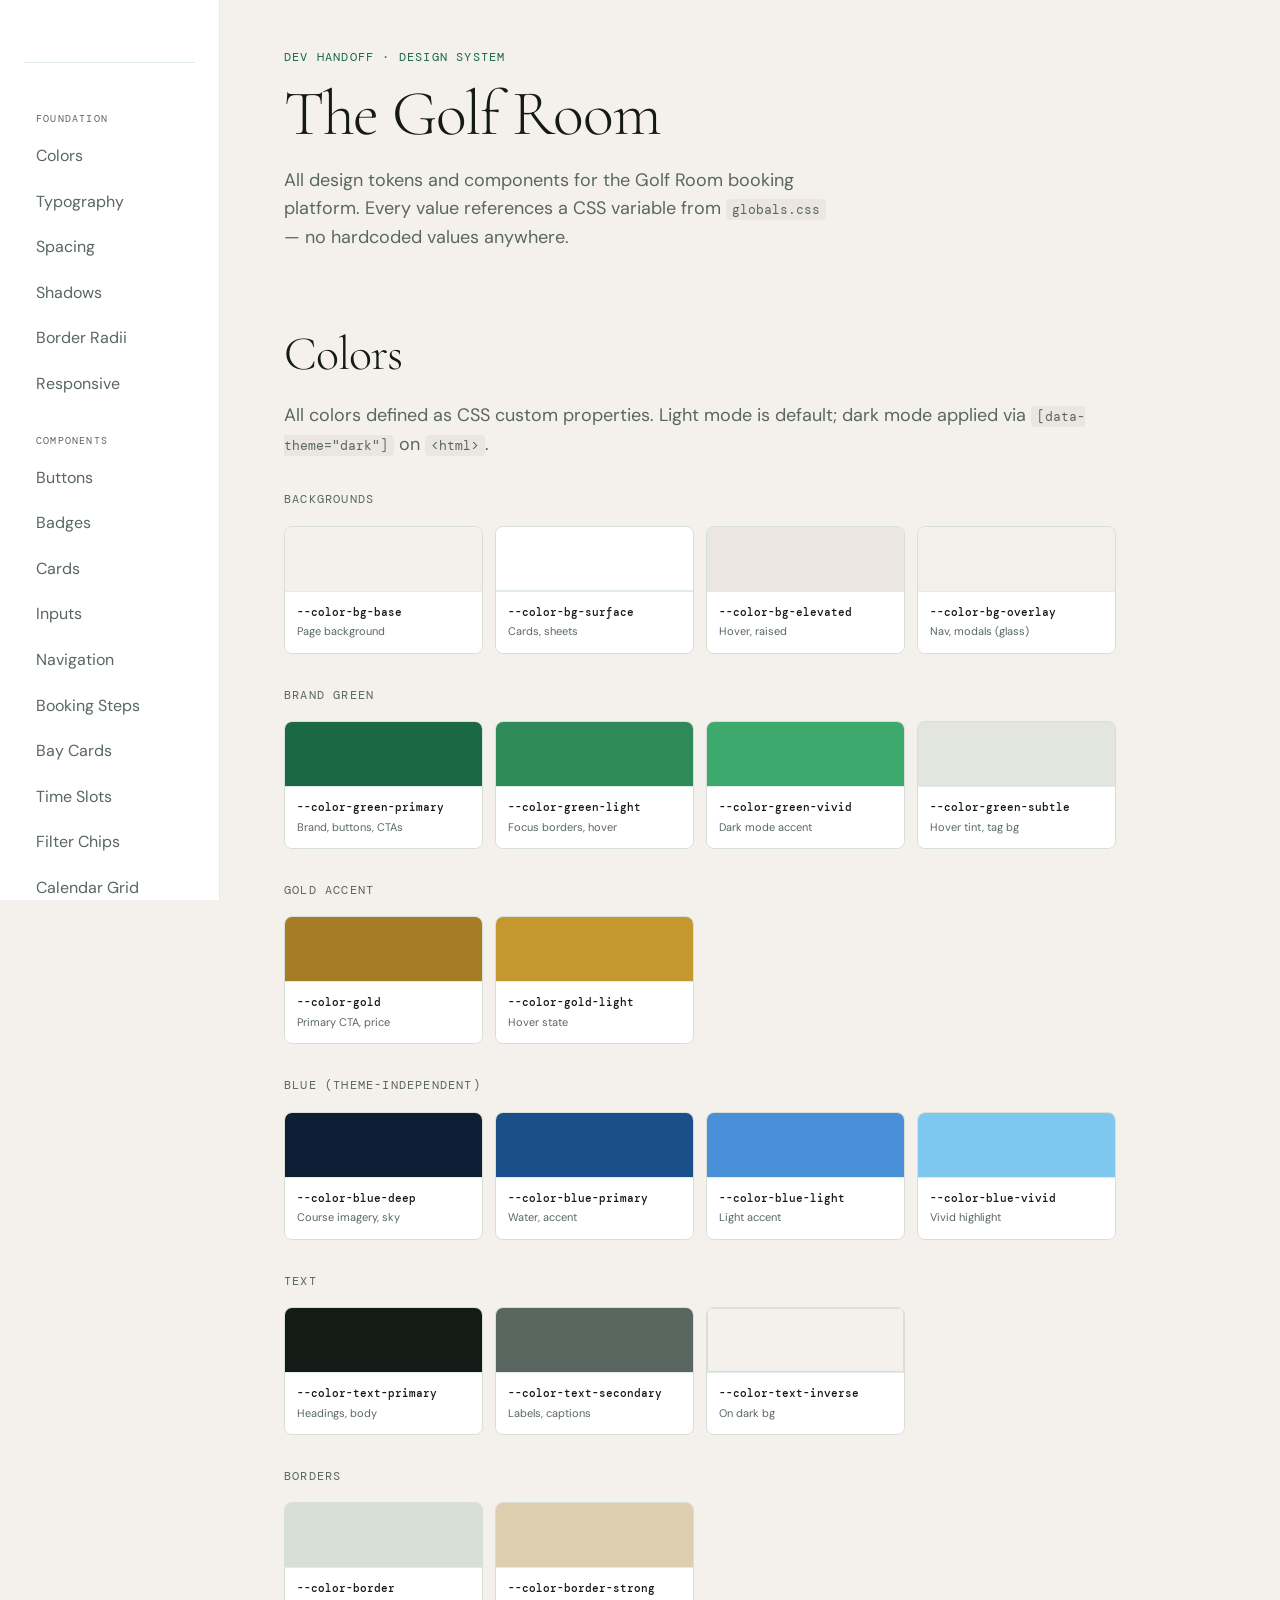
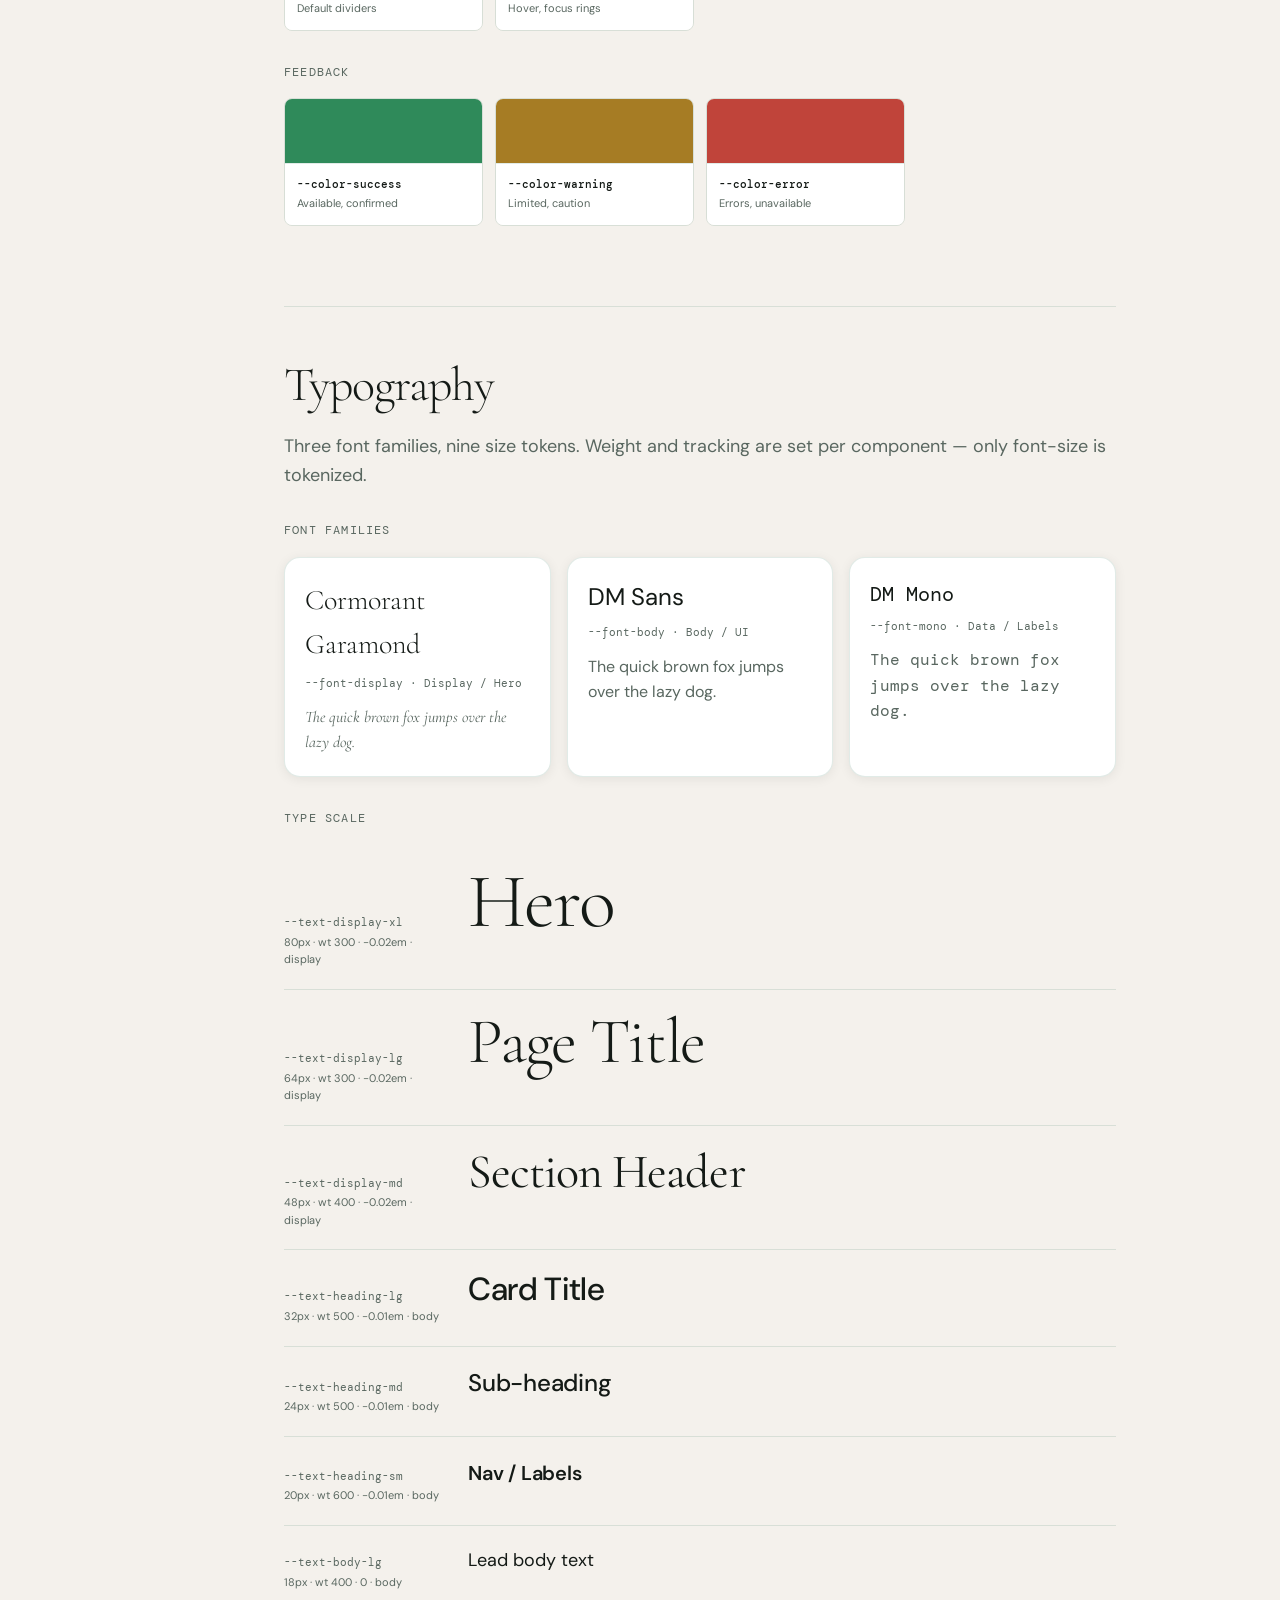
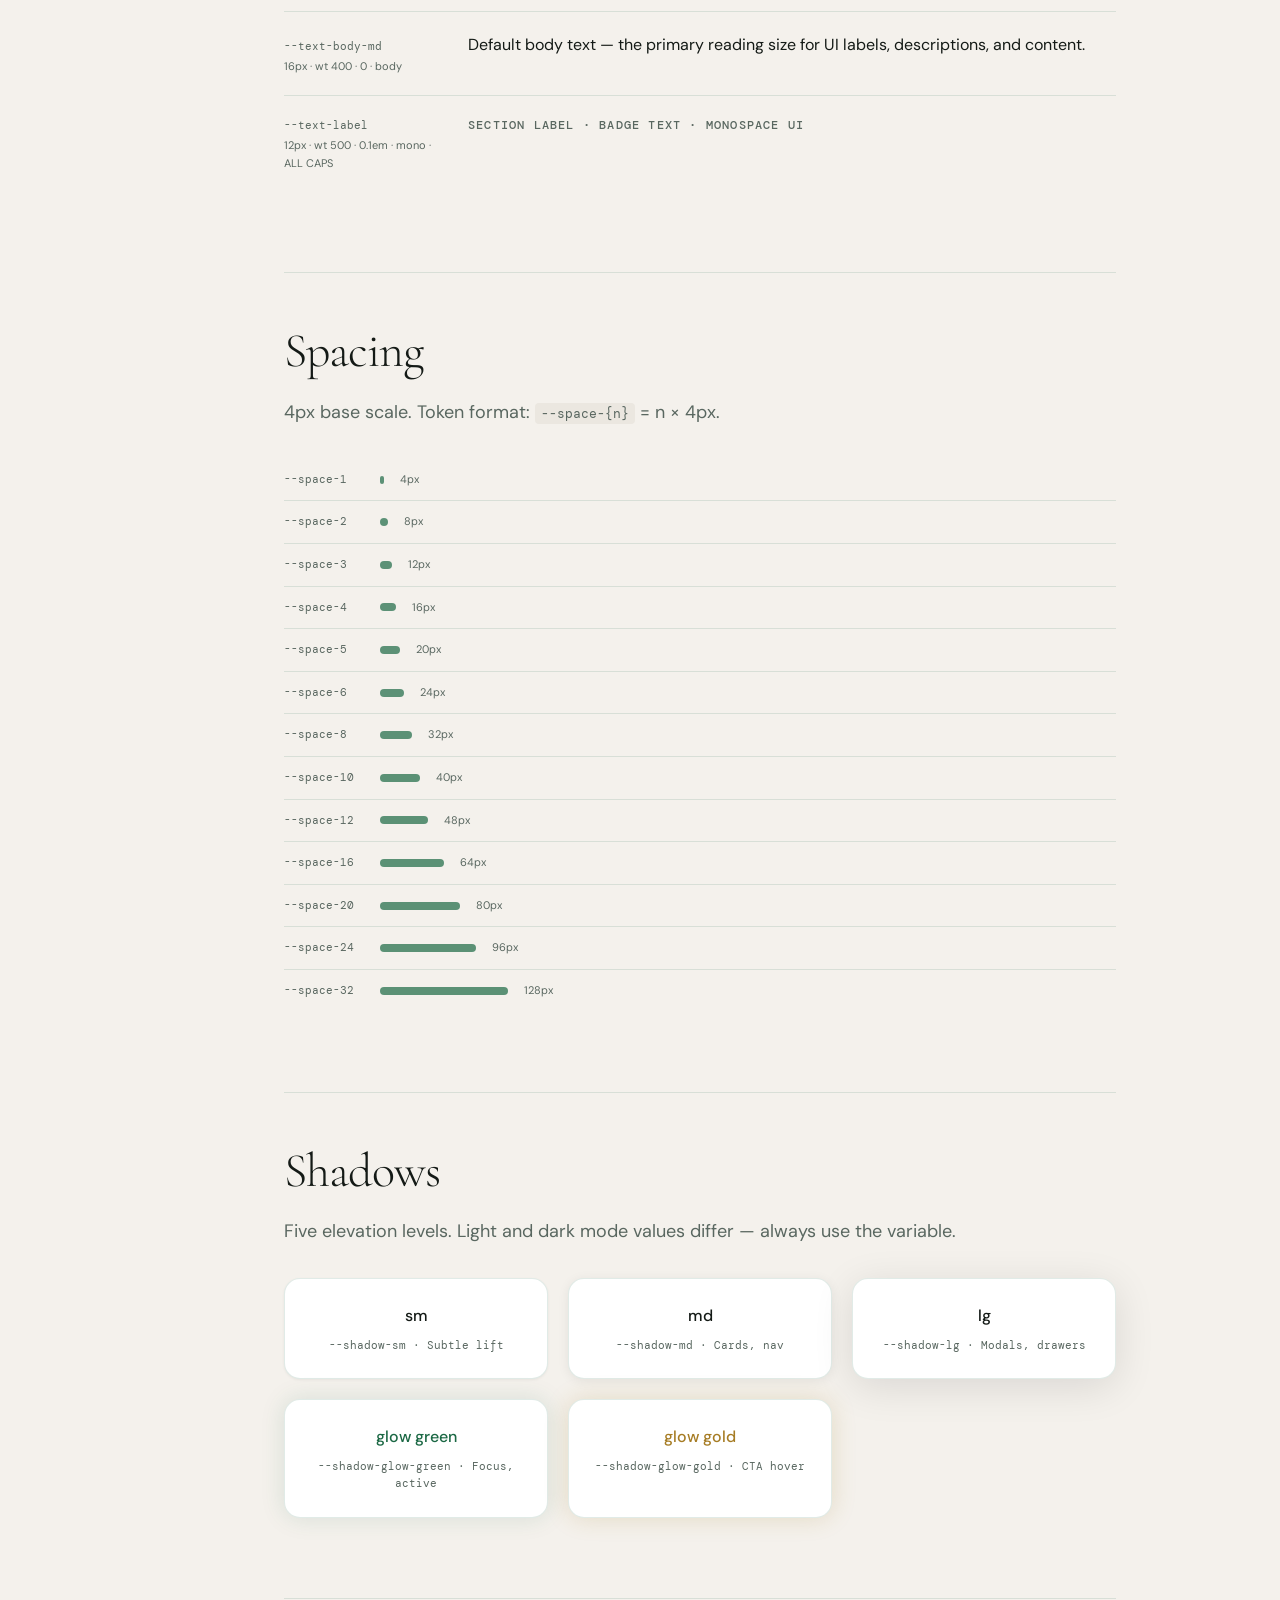
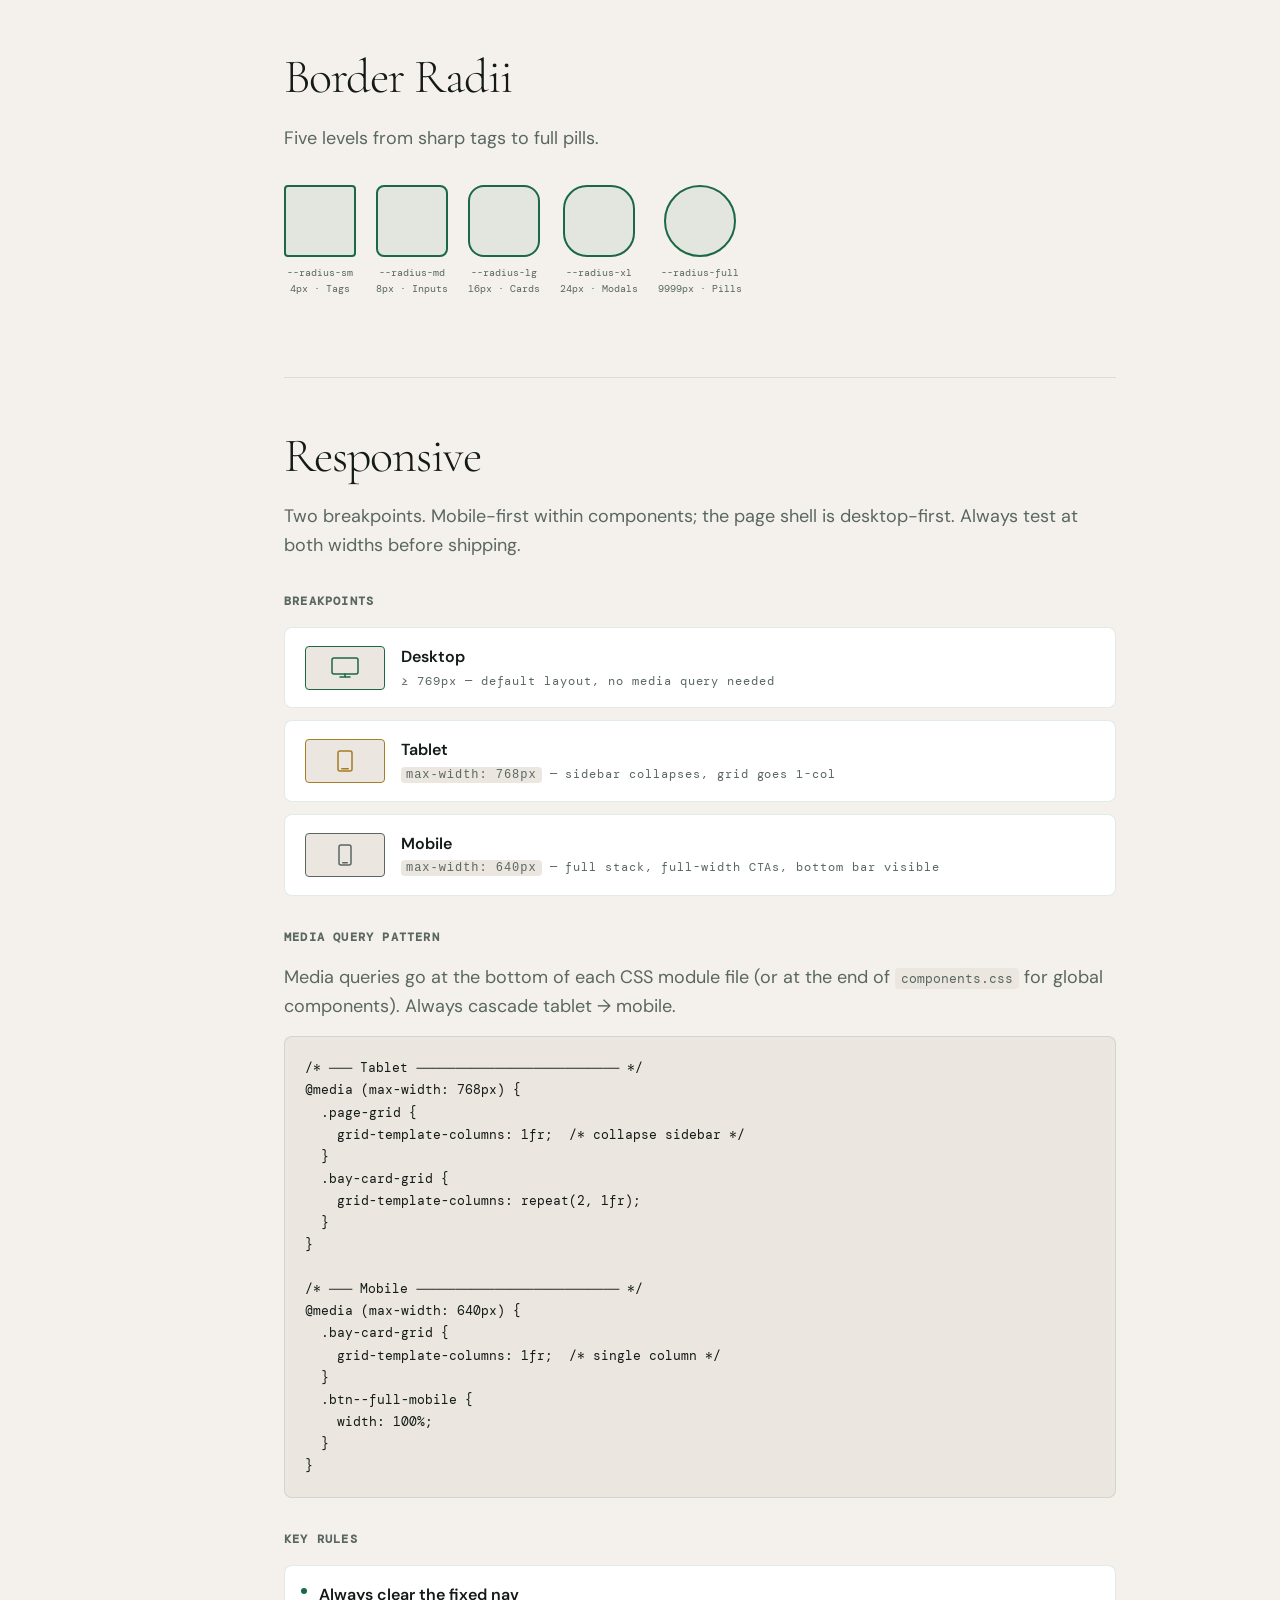
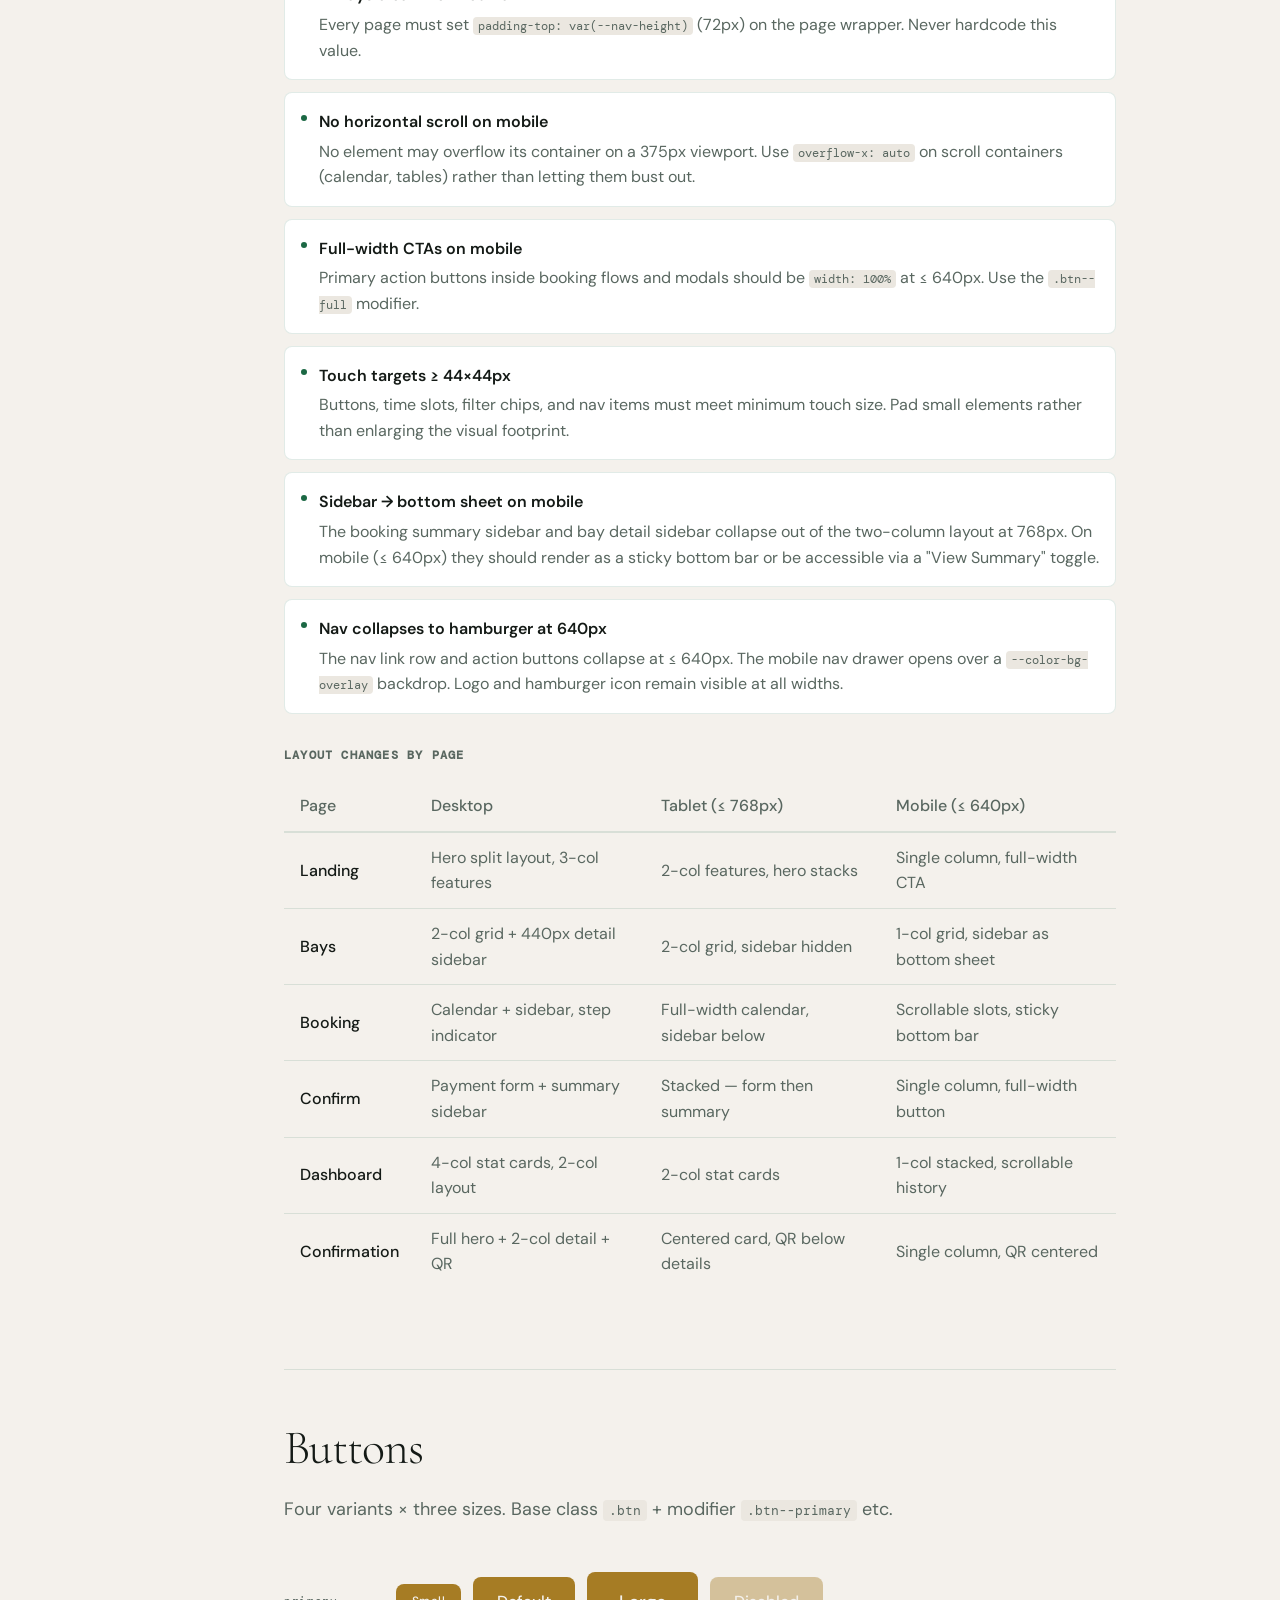
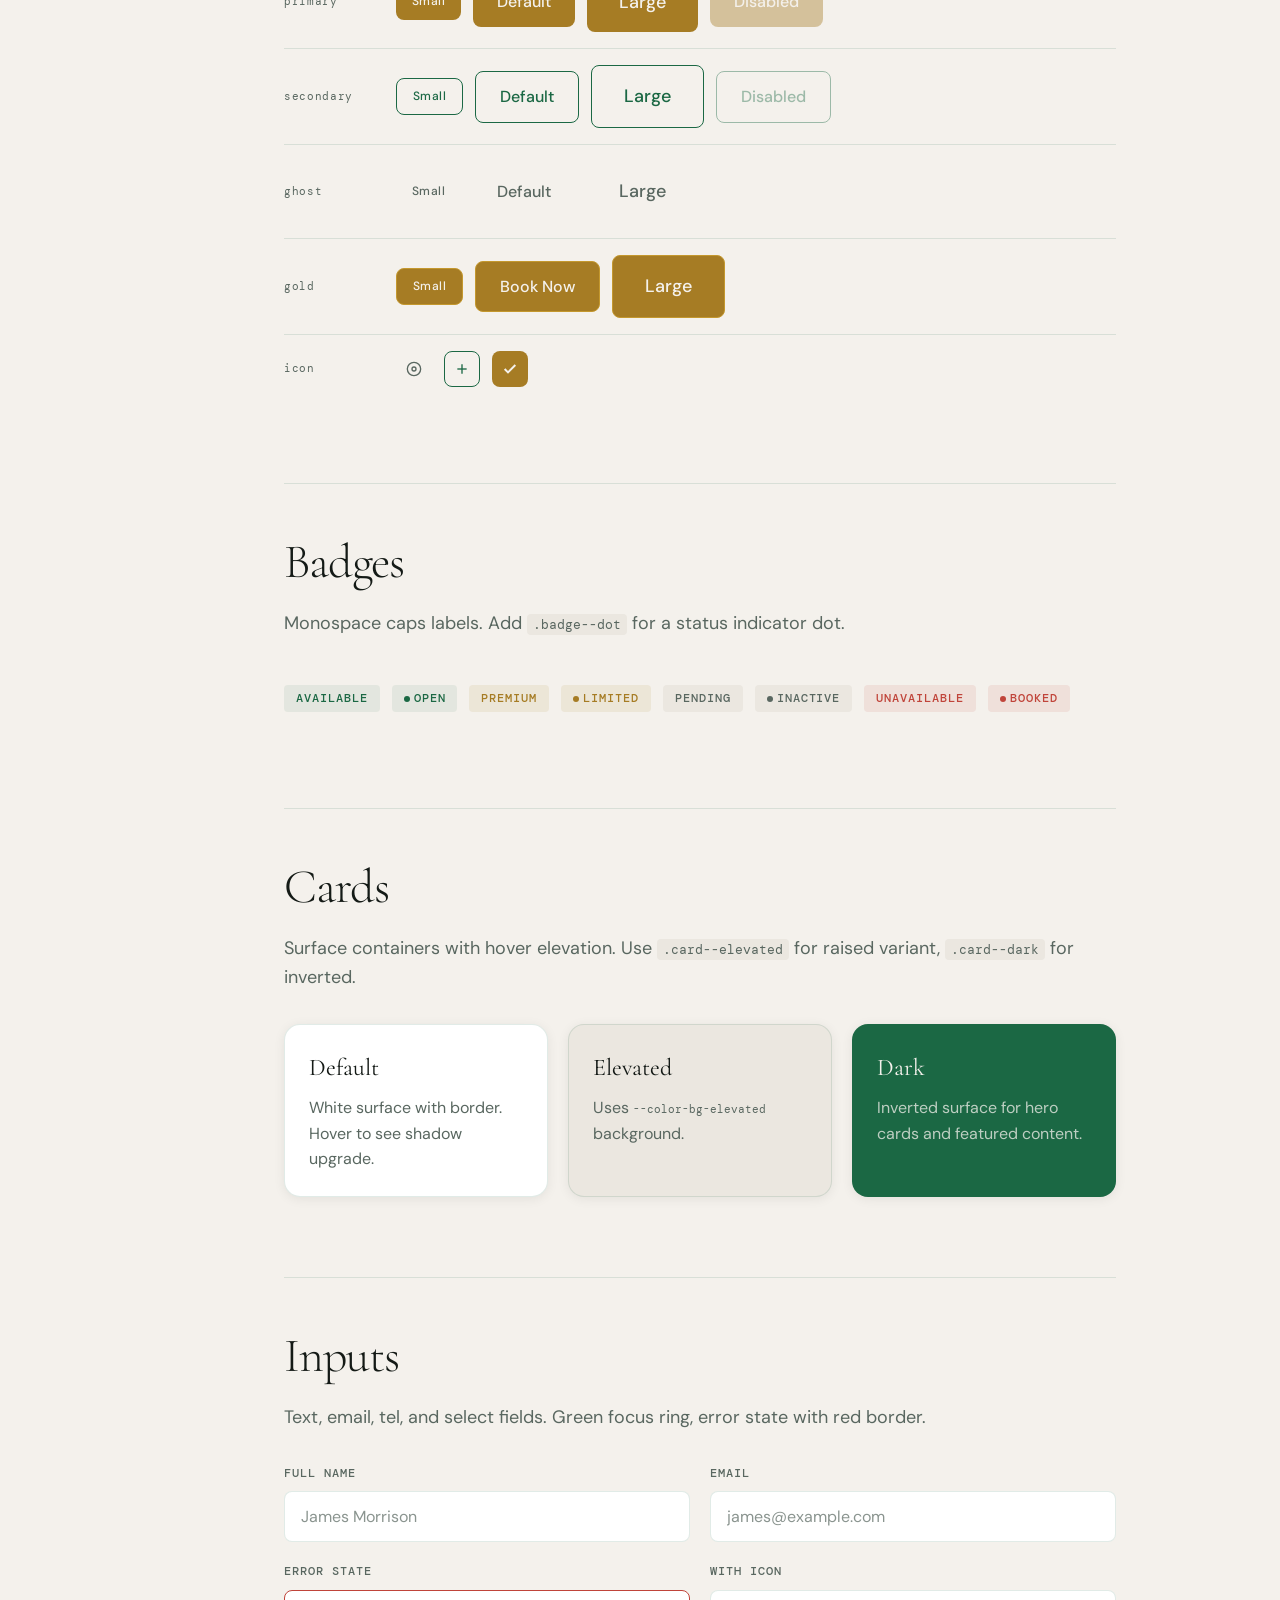
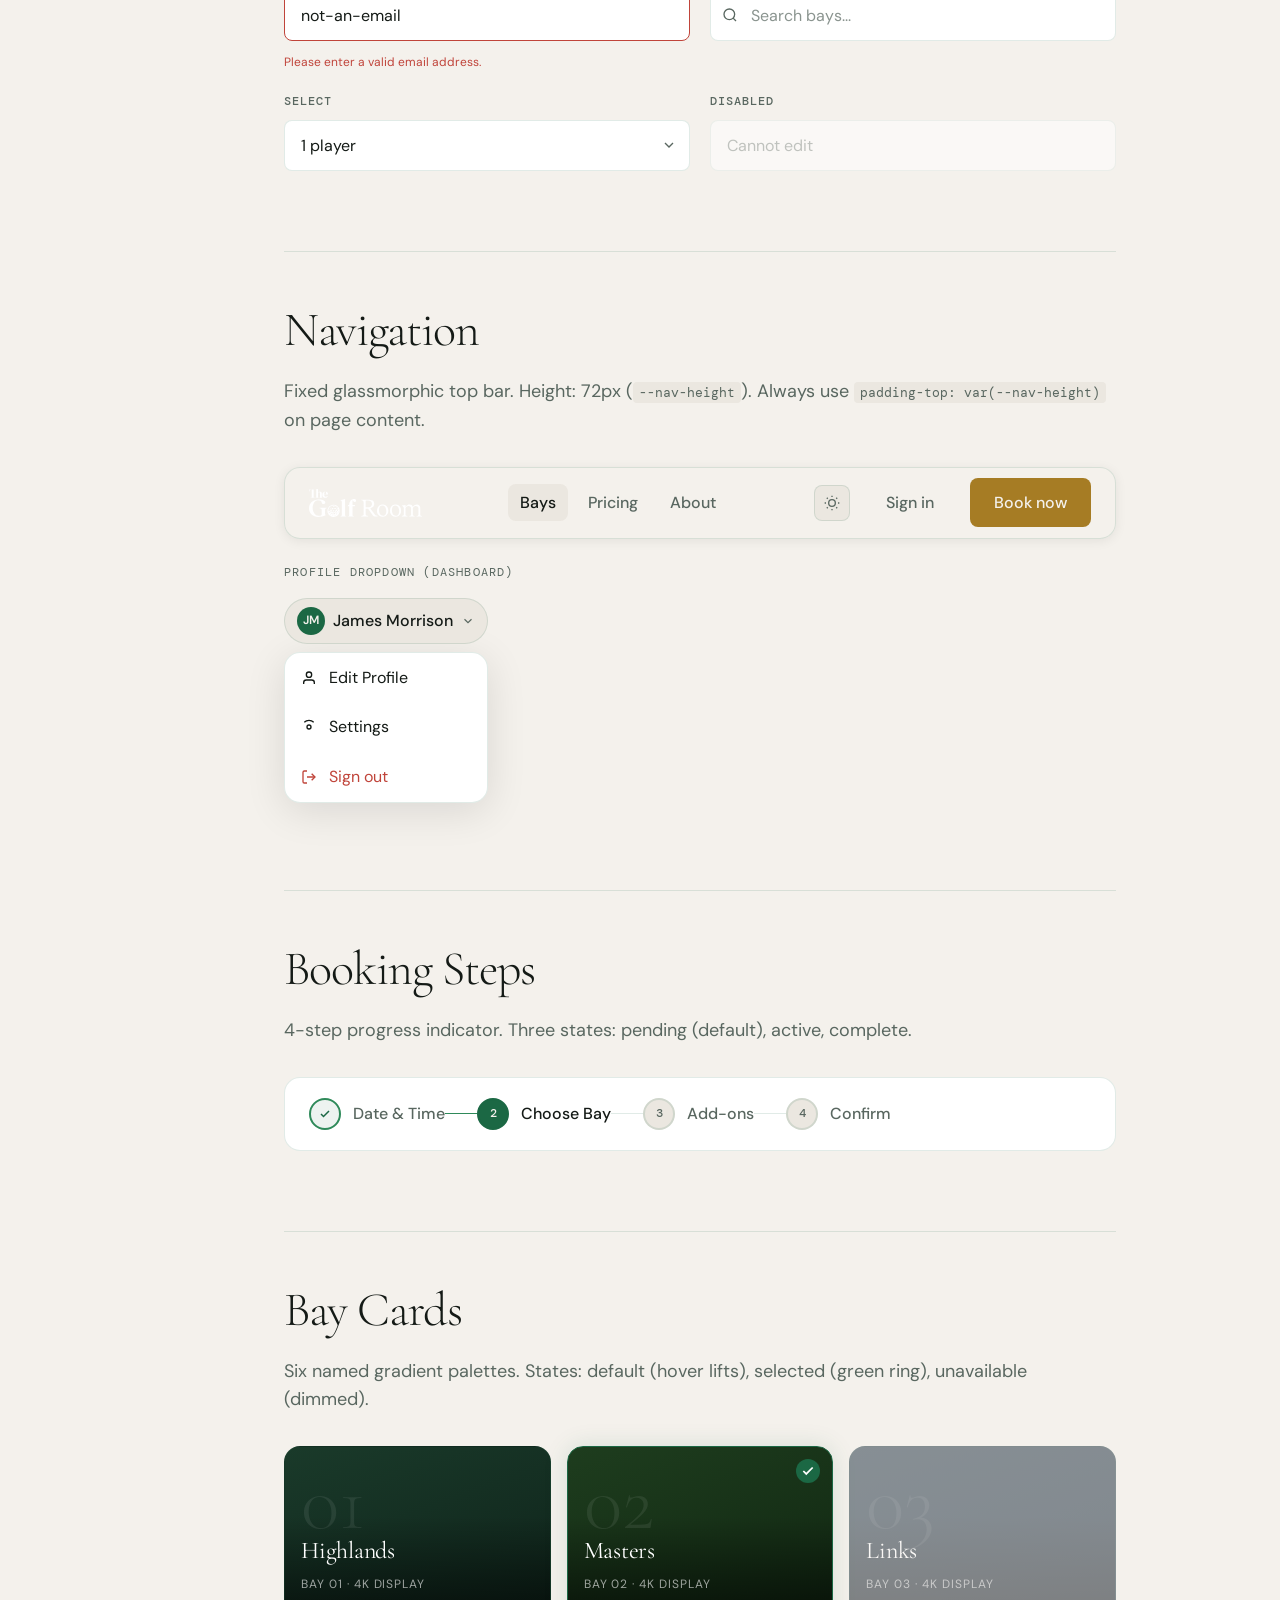
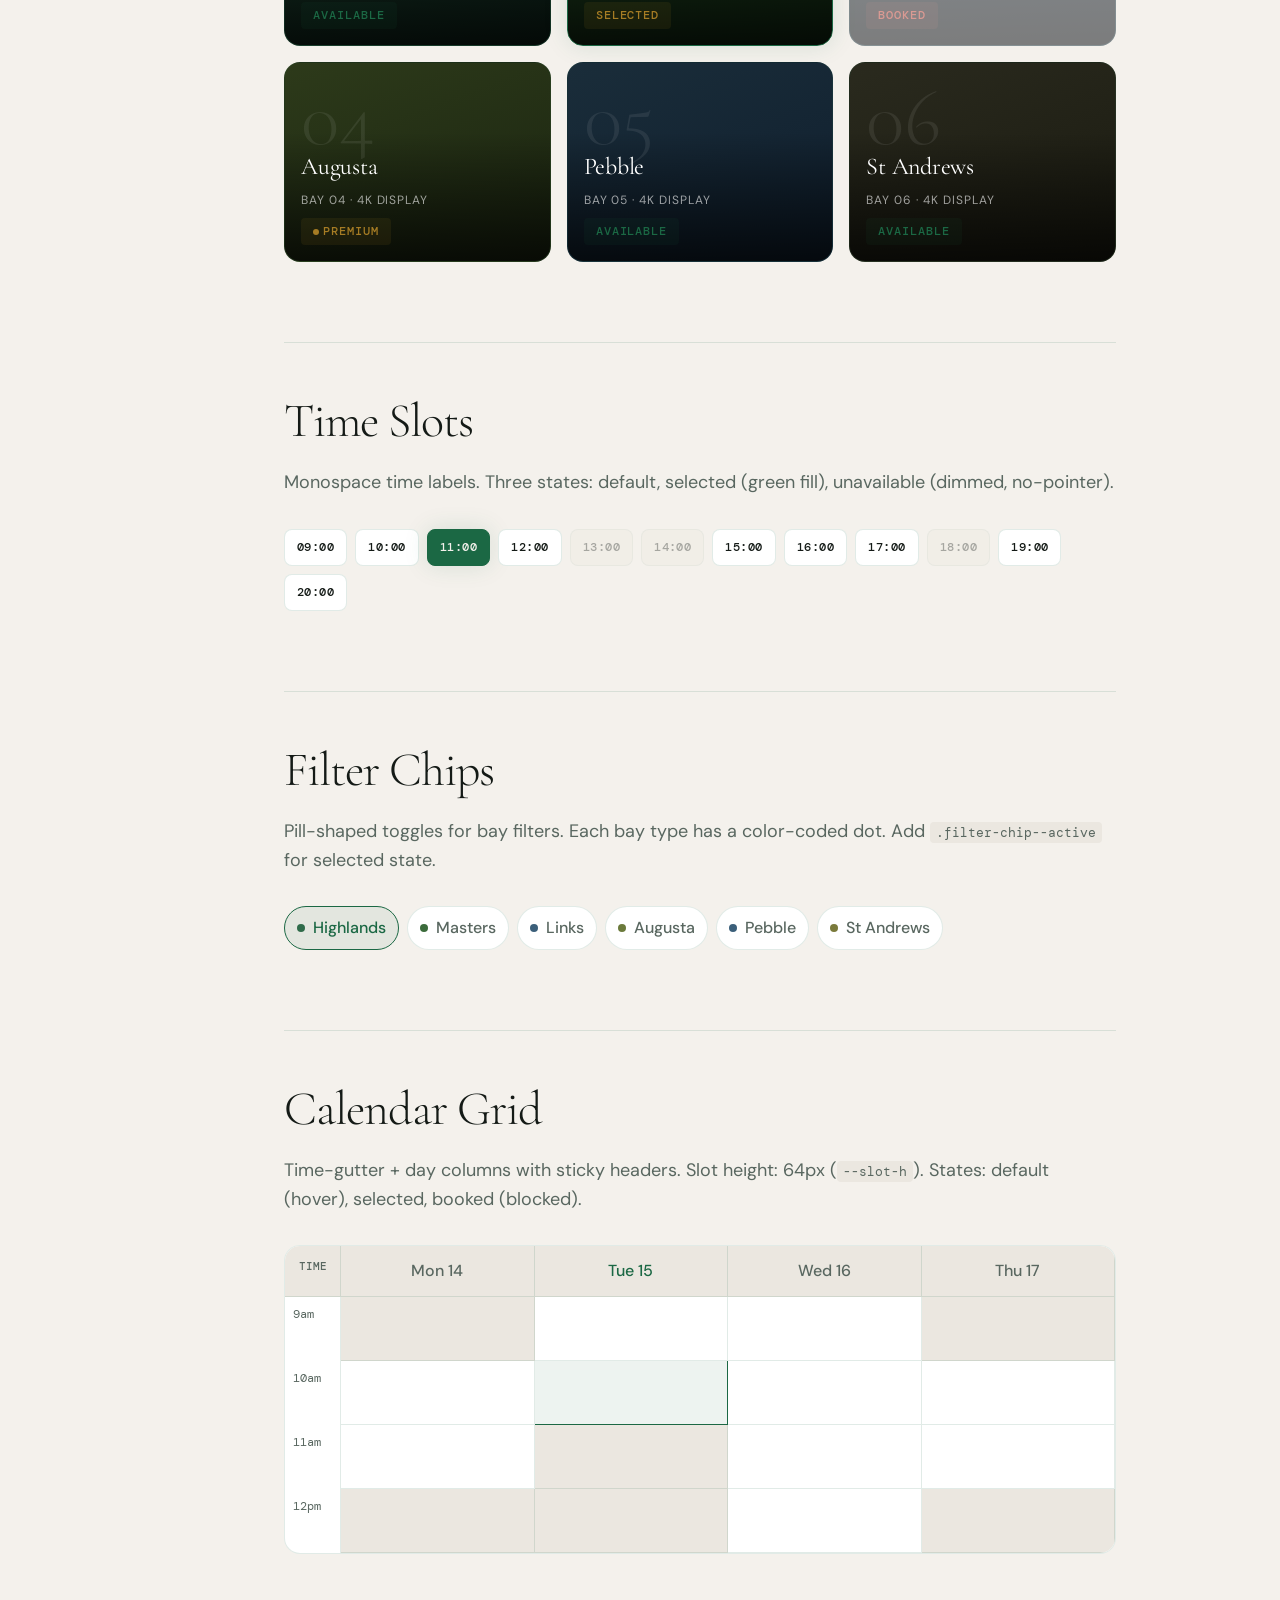
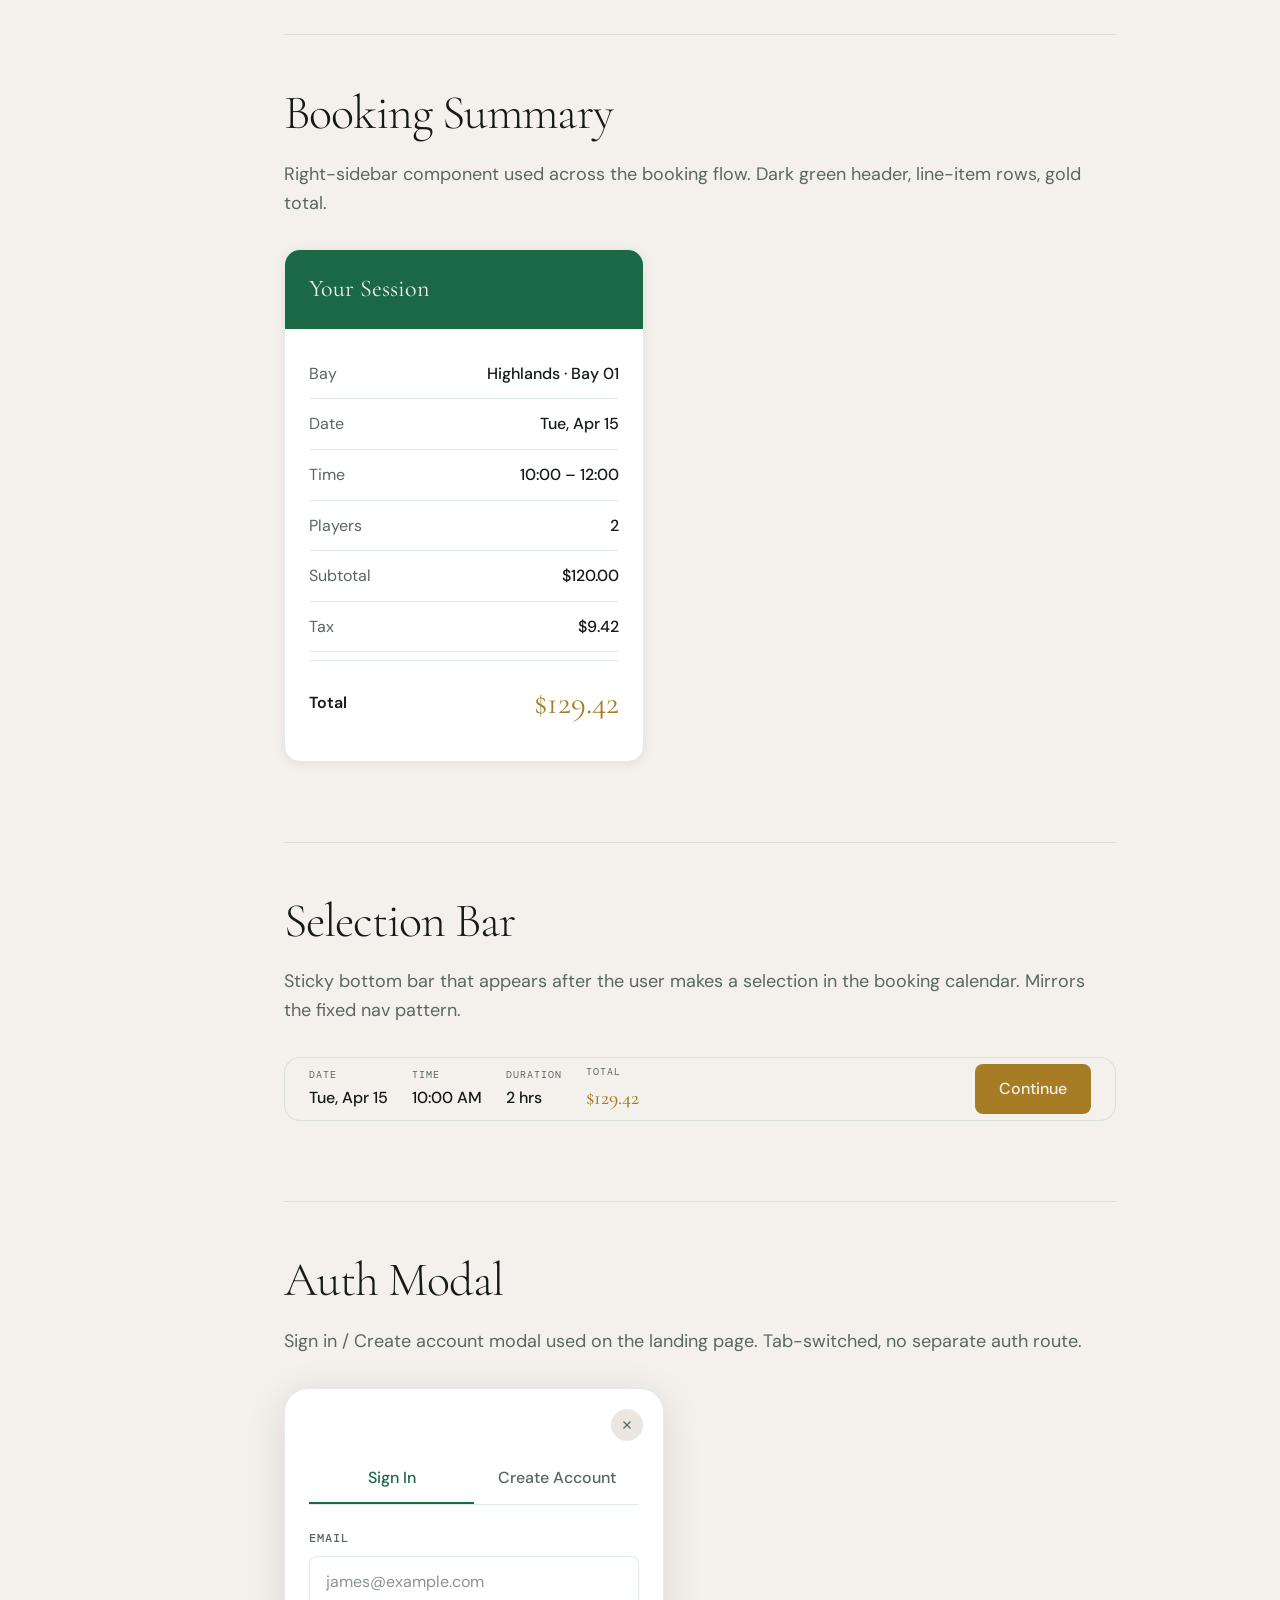
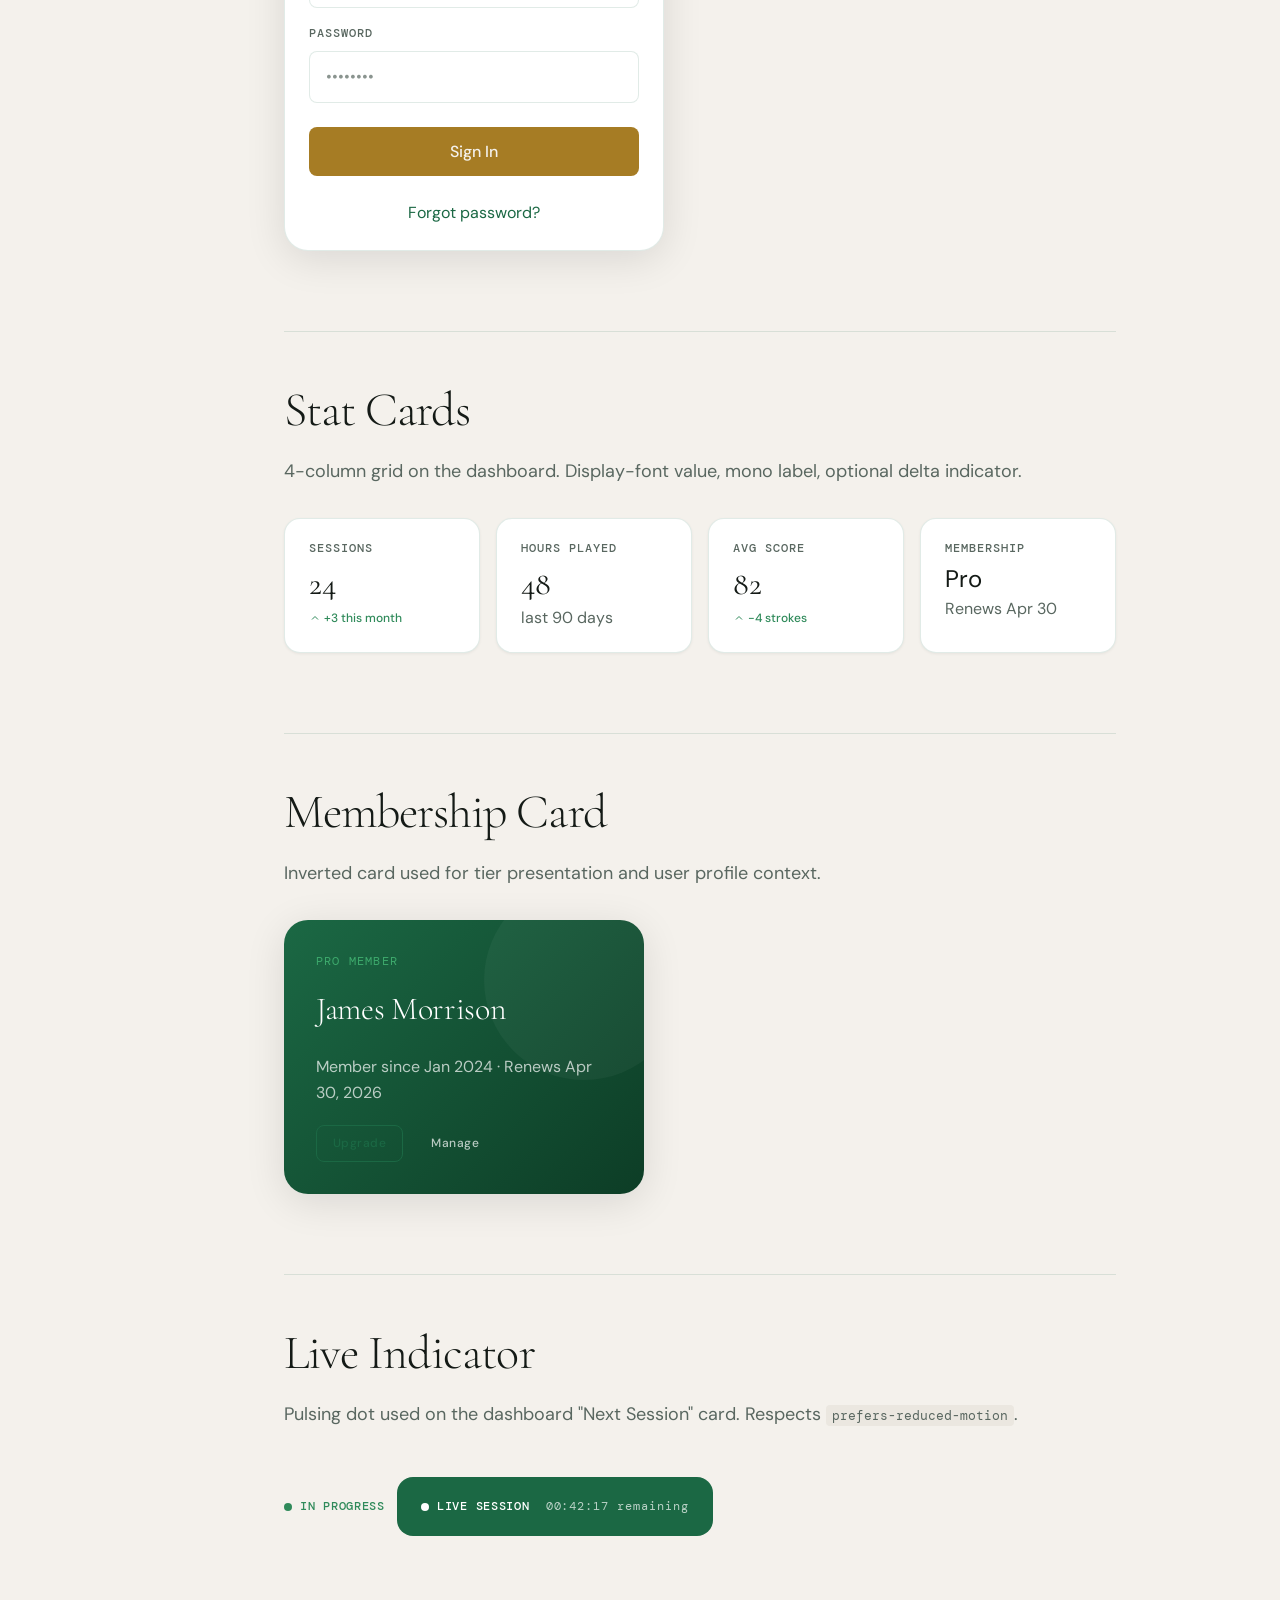
==== commit 4c0566aa: "Add responsive documentation to design-system and README Adds a full Responsive section to design-sy" ====
--- a/design-system.html
+++ b/design-system.html
@@ -375,9 +375,7 @@
 <body>
 <script>
   (function() {
-    const stored = localStorage.getItem('golf-room-theme');
-    const prefersDark = window.matchMedia('(prefers-color-scheme: dark)').matches;
-    if (stored === 'dark' || (!stored && prefersDark)) {
+    if (localStorage.getItem('golf-room-theme') === 'dark') {
       document.documentElement.setAttribute('data-theme', 'dark');
     }
   })();
@@ -397,7 +395,8 @@
     <a href="#typography" class="ds-sidebar__link">Typography</a>
     <a href="#spacing"    class="ds-sidebar__link">Spacing</a>
     <a href="#shadows"    class="ds-sidebar__link">Shadows</a>
-    <a href="#radii"      class="ds-sidebar__link">Border Radii</a>
+    <a href="#radii"       class="ds-sidebar__link">Border Radii</a>
+    <a href="#responsive"  class="ds-sidebar__link">Responsive</a>
 
     <span class="ds-sidebar__section-label">Components</span>
     <a href="#buttons"     class="ds-sidebar__link">Buttons</a>
@@ -633,6 +632,182 @@
           <div class="ds-radius-demo" style="border-radius:var(--radius-full)"></div>
           <div class="ds-radius-token">--radius-full<br>9999px · Pills</div>
         </div>
+      </div>
+    </section>
+
+    <div class="ds-divider"></div>
+
+    <!-- ═══════════════════════════════════════════════════════════════
+         RESPONSIVE
+    ═══════════════════════════════════════════════════════════════ -->
+    <section class="ds-section" id="responsive">
+      <h2 class="ds-section-title">Responsive</h2>
+      <p class="ds-section-desc">Two breakpoints. Mobile-first within components; the page shell is desktop-first. Always test at both widths before shipping.</p>
+
+      <!-- Breakpoints -->
+      <h3 class="ds-subsection-title">Breakpoints</h3>
+      <div style="display:flex;flex-direction:column;gap:var(--space-3);margin-bottom:var(--space-8);">
+
+        <div style="display:flex;align-items:center;gap:var(--space-4);padding:var(--space-4) var(--space-5);background:var(--color-bg-surface);border:1px solid var(--color-border);border-radius:var(--radius-md);">
+          <div style="width:80px;height:44px;background:var(--color-bg-elevated);border-radius:var(--radius-sm);border:1.5px solid var(--color-green-primary);display:flex;align-items:center;justify-content:center;">
+            <svg width="28" height="22" viewBox="0 0 28 22" fill="none"><rect x="1" y="1" width="26" height="16" rx="2" stroke="var(--color-green-primary)" stroke-width="1.5"/><path d="M9 20h10M14 17v3" stroke="var(--color-green-primary)" stroke-width="1.5" stroke-linecap="round"/></svg>
+          </div>
+          <div>
+            <div style="font-family:var(--font-body);font-size:var(--text-body-md);font-weight:600;color:var(--color-text-primary);">Desktop</div>
+            <div style="font-family:var(--font-mono);font-size:var(--text-label);color:var(--color-text-secondary);letter-spacing:0.08em;margin-top:2px;">≥ 769px — default layout, no media query needed</div>
+          </div>
+        </div>
+
+        <div style="display:flex;align-items:center;gap:var(--space-4);padding:var(--space-4) var(--space-5);background:var(--color-bg-surface);border:1px solid var(--color-border);border-radius:var(--radius-md);">
+          <div style="width:80px;height:44px;background:var(--color-bg-elevated);border-radius:var(--radius-sm);border:1.5px solid var(--color-gold);display:flex;align-items:center;justify-content:center;">
+            <svg width="22" height="22" viewBox="0 0 22 22" fill="none"><rect x="4" y="1" width="14" height="20" rx="2" stroke="var(--color-gold)" stroke-width="1.5"/><rect x="7" y="18" width="8" height="1.5" rx=".75" fill="var(--color-gold)"/></svg>
+          </div>
+          <div>
+            <div style="font-family:var(--font-body);font-size:var(--text-body-md);font-weight:600;color:var(--color-text-primary);">Tablet</div>
+            <div style="font-family:var(--font-mono);font-size:var(--text-label);color:var(--color-text-secondary);letter-spacing:0.08em;margin-top:2px;"><code style="background:var(--color-bg-elevated);padding:1px 5px;border-radius:var(--radius-sm)">max-width: 768px</code> — sidebar collapses, grid goes 1-col</div>
+          </div>
+        </div>
+
+        <div style="display:flex;align-items:center;gap:var(--space-4);padding:var(--space-4) var(--space-5);background:var(--color-bg-surface);border:1px solid var(--color-border);border-radius:var(--radius-md);">
+          <div style="width:80px;height:44px;background:var(--color-bg-elevated);border-radius:var(--radius-sm);border:1.5px solid var(--color-text-secondary);display:flex;align-items:center;justify-content:center;">
+            <svg width="14" height="22" viewBox="0 0 14 22" fill="none"><rect x="1" y="1" width="12" height="20" rx="2" stroke="var(--color-text-secondary)" stroke-width="1.5"/><rect x="4" y="18" width="6" height="1.5" rx=".75" fill="var(--color-text-secondary)"/></svg>
+          </div>
+          <div>
+            <div style="font-family:var(--font-body);font-size:var(--text-body-md);font-weight:600;color:var(--color-text-primary);">Mobile</div>
+            <div style="font-family:var(--font-mono);font-size:var(--text-label);color:var(--color-text-secondary);letter-spacing:0.08em;margin-top:2px;"><code style="background:var(--color-bg-elevated);padding:1px 5px;border-radius:var(--radius-sm)">max-width: 640px</code> — full stack, full-width CTAs, bottom bar visible</div>
+          </div>
+        </div>
+
+      </div>
+
+      <!-- Media query pattern -->
+      <h3 class="ds-subsection-title">Media Query Pattern</h3>
+      <p class="ds-section-desc" style="margin-bottom:var(--space-4);">Media queries go at the bottom of each CSS module file (or at the end of <code style="font-family:var(--font-mono);font-size:13px;background:var(--color-bg-elevated);padding:2px 6px;border-radius:var(--radius-sm)">components.css</code> for global components). Always cascade tablet → mobile.</p>
+      <pre style="background:var(--color-bg-elevated);border:1px solid var(--color-border);border-radius:var(--radius-md);padding:var(--space-5);font-family:var(--font-mono);font-size:13px;color:var(--color-text-primary);line-height:1.7;overflow-x:auto;margin-bottom:var(--space-8);">/* ─── Tablet ────────────────────────── */
+@media (max-width: 768px) {
+  .page-grid {
+    grid-template-columns: 1fr;  /* collapse sidebar */
+  }
+  .bay-card-grid {
+    grid-template-columns: repeat(2, 1fr);
+  }
+}
+
+/* ─── Mobile ────────────────────────── */
+@media (max-width: 640px) {
+  .bay-card-grid {
+    grid-template-columns: 1fr;  /* single column */
+  }
+  .btn--full-mobile {
+    width: 100%;
+  }
+}</pre>
+
+      <!-- Key rules -->
+      <h3 class="ds-subsection-title">Key Rules</h3>
+      <div style="display:flex;flex-direction:column;gap:var(--space-3);">
+
+        <div style="display:flex;gap:var(--space-3);align-items:flex-start;padding:var(--space-4);background:var(--color-bg-surface);border:1px solid var(--color-border);border-radius:var(--radius-md);">
+          <div style="width:6px;height:6px;border-radius:50%;background:var(--color-green-primary);margin-top:6px;flex-shrink:0;"></div>
+          <div>
+            <div style="font-weight:600;font-size:var(--text-body-md);color:var(--color-text-primary);margin-bottom:var(--space-1);">Always clear the fixed nav</div>
+            <div style="font-size:var(--text-body-md);color:var(--color-text-secondary);">Every page must set <code style="font-family:var(--font-mono);font-size:12px;background:var(--color-bg-elevated);padding:1px 5px;border-radius:var(--radius-sm)">padding-top: var(--nav-height)</code> (72px) on the page wrapper. Never hardcode this value.</div>
+          </div>
+        </div>
+
+        <div style="display:flex;gap:var(--space-3);align-items:flex-start;padding:var(--space-4);background:var(--color-bg-surface);border:1px solid var(--color-border);border-radius:var(--radius-md);">
+          <div style="width:6px;height:6px;border-radius:50%;background:var(--color-green-primary);margin-top:6px;flex-shrink:0;"></div>
+          <div>
+            <div style="font-weight:600;font-size:var(--text-body-md);color:var(--color-text-primary);margin-bottom:var(--space-1);">No horizontal scroll on mobile</div>
+            <div style="font-size:var(--text-body-md);color:var(--color-text-secondary);">No element may overflow its container on a 375px viewport. Use <code style="font-family:var(--font-mono);font-size:12px;background:var(--color-bg-elevated);padding:1px 5px;border-radius:var(--radius-sm)">overflow-x: auto</code> on scroll containers (calendar, tables) rather than letting them bust out.</div>
+          </div>
+        </div>
+
+        <div style="display:flex;gap:var(--space-3);align-items:flex-start;padding:var(--space-4);background:var(--color-bg-surface);border:1px solid var(--color-border);border-radius:var(--radius-md);">
+          <div style="width:6px;height:6px;border-radius:50%;background:var(--color-green-primary);margin-top:6px;flex-shrink:0;"></div>
+          <div>
+            <div style="font-weight:600;font-size:var(--text-body-md);color:var(--color-text-primary);margin-bottom:var(--space-1);">Full-width CTAs on mobile</div>
+            <div style="font-size:var(--text-body-md);color:var(--color-text-secondary);">Primary action buttons inside booking flows and modals should be <code style="font-family:var(--font-mono);font-size:12px;background:var(--color-bg-elevated);padding:1px 5px;border-radius:var(--radius-sm)">width: 100%</code> at ≤ 640px. Use the <code style="font-family:var(--font-mono);font-size:12px;background:var(--color-bg-elevated);padding:1px 5px;border-radius:var(--radius-sm)">.btn--full</code> modifier.</div>
+          </div>
+        </div>
+
+        <div style="display:flex;gap:var(--space-3);align-items:flex-start;padding:var(--space-4);background:var(--color-bg-surface);border:1px solid var(--color-border);border-radius:var(--radius-md);">
+          <div style="width:6px;height:6px;border-radius:50%;background:var(--color-green-primary);margin-top:6px;flex-shrink:0;"></div>
+          <div>
+            <div style="font-weight:600;font-size:var(--text-body-md);color:var(--color-text-primary);margin-bottom:var(--space-1);">Touch targets ≥ 44×44px</div>
+            <div style="font-size:var(--text-body-md);color:var(--color-text-secondary);">Buttons, time slots, filter chips, and nav items must meet minimum touch size. Pad small elements rather than enlarging the visual footprint.</div>
+          </div>
+        </div>
+
+        <div style="display:flex;gap:var(--space-3);align-items:flex-start;padding:var(--space-4);background:var(--color-bg-surface);border:1px solid var(--color-border);border-radius:var(--radius-md);">
+          <div style="width:6px;height:6px;border-radius:50%;background:var(--color-green-primary);margin-top:6px;flex-shrink:0;"></div>
+          <div>
+            <div style="font-weight:600;font-size:var(--text-body-md);color:var(--color-text-primary);margin-bottom:var(--space-1);">Sidebar → bottom sheet on mobile</div>
+            <div style="font-size:var(--text-body-md);color:var(--color-text-secondary);">The booking summary sidebar and bay detail sidebar collapse out of the two-column layout at 768px. On mobile (≤ 640px) they should render as a sticky bottom bar or be accessible via a "View Summary" toggle.</div>
+          </div>
+        </div>
+
+        <div style="display:flex;gap:var(--space-3);align-items:flex-start;padding:var(--space-4);background:var(--color-bg-surface);border:1px solid var(--color-border);border-radius:var(--radius-md);">
+          <div style="width:6px;height:6px;border-radius:50%;background:var(--color-green-primary);margin-top:6px;flex-shrink:0;"></div>
+          <div>
+            <div style="font-weight:600;font-size:var(--text-body-md);color:var(--color-text-primary);margin-bottom:var(--space-1);">Nav collapses to hamburger at 640px</div>
+            <div style="font-size:var(--text-body-md);color:var(--color-text-secondary);">The nav link row and action buttons collapse at ≤ 640px. The mobile nav drawer opens over a <code style="font-family:var(--font-mono);font-size:12px;background:var(--color-bg-elevated);padding:1px 5px;border-radius:var(--radius-sm)">--color-bg-overlay</code> backdrop. Logo and hamburger icon remain visible at all widths.</div>
+          </div>
+        </div>
+
+      </div>
+
+      <!-- Page-by-page layout changes -->
+      <h3 class="ds-subsection-title" style="margin-top:var(--space-8);">Layout Changes by Page</h3>
+      <div style="overflow-x:auto;margin-bottom:var(--space-4);">
+        <table style="width:100%;border-collapse:collapse;font-size:var(--text-body-md);font-family:var(--font-body);">
+          <thead>
+            <tr style="border-bottom:2px solid var(--color-border);">
+              <th style="text-align:left;padding:var(--space-3) var(--space-4);color:var(--color-text-secondary);font-weight:500;white-space:nowrap;">Page</th>
+              <th style="text-align:left;padding:var(--space-3) var(--space-4);color:var(--color-text-secondary);font-weight:500;">Desktop</th>
+              <th style="text-align:left;padding:var(--space-3) var(--space-4);color:var(--color-text-secondary);font-weight:500;">Tablet (≤ 768px)</th>
+              <th style="text-align:left;padding:var(--space-3) var(--space-4);color:var(--color-text-secondary);font-weight:500;">Mobile (≤ 640px)</th>
+            </tr>
+          </thead>
+          <tbody>
+            <tr style="border-bottom:1px solid var(--color-border);">
+              <td style="padding:var(--space-3) var(--space-4);font-weight:500;color:var(--color-text-primary);white-space:nowrap;">Landing</td>
+              <td style="padding:var(--space-3) var(--space-4);color:var(--color-text-secondary);">Hero split layout, 3-col features</td>
+              <td style="padding:var(--space-3) var(--space-4);color:var(--color-text-secondary);">2-col features, hero stacks</td>
+              <td style="padding:var(--space-3) var(--space-4);color:var(--color-text-secondary);">Single column, full-width CTA</td>
+            </tr>
+            <tr style="border-bottom:1px solid var(--color-border);">
+              <td style="padding:var(--space-3) var(--space-4);font-weight:500;color:var(--color-text-primary);white-space:nowrap;">Bays</td>
+              <td style="padding:var(--space-3) var(--space-4);color:var(--color-text-secondary);">2-col grid + 440px detail sidebar</td>
+              <td style="padding:var(--space-3) var(--space-4);color:var(--color-text-secondary);">2-col grid, sidebar hidden</td>
+              <td style="padding:var(--space-3) var(--space-4);color:var(--color-text-secondary);">1-col grid, sidebar as bottom sheet</td>
+            </tr>
+            <tr style="border-bottom:1px solid var(--color-border);">
+              <td style="padding:var(--space-3) var(--space-4);font-weight:500;color:var(--color-text-primary);white-space:nowrap;">Booking</td>
+              <td style="padding:var(--space-3) var(--space-4);color:var(--color-text-secondary);">Calendar + sidebar, step indicator</td>
+              <td style="padding:var(--space-3) var(--space-4);color:var(--color-text-secondary);">Full-width calendar, sidebar below</td>
+              <td style="padding:var(--space-3) var(--space-4);color:var(--color-text-secondary);">Scrollable slots, sticky bottom bar</td>
+            </tr>
+            <tr style="border-bottom:1px solid var(--color-border);">
+              <td style="padding:var(--space-3) var(--space-4);font-weight:500;color:var(--color-text-primary);white-space:nowrap;">Confirm</td>
+              <td style="padding:var(--space-3) var(--space-4);color:var(--color-text-secondary);">Payment form + summary sidebar</td>
+              <td style="padding:var(--space-3) var(--space-4);color:var(--color-text-secondary);">Stacked — form then summary</td>
+              <td style="padding:var(--space-3) var(--space-4);color:var(--color-text-secondary);">Single column, full-width button</td>
+            </tr>
+            <tr style="border-bottom:1px solid var(--color-border);">
+              <td style="padding:var(--space-3) var(--space-4);font-weight:500;color:var(--color-text-primary);white-space:nowrap;">Dashboard</td>
+              <td style="padding:var(--space-3) var(--space-4);color:var(--color-text-secondary);">4-col stat cards, 2-col layout</td>
+              <td style="padding:var(--space-3) var(--space-4);color:var(--color-text-secondary);">2-col stat cards</td>
+              <td style="padding:var(--space-3) var(--space-4);color:var(--color-text-secondary);">1-col stacked, scrollable history</td>
+            </tr>
+            <tr>
+              <td style="padding:var(--space-3) var(--space-4);font-weight:500;color:var(--color-text-primary);white-space:nowrap;">Confirmation</td>
+              <td style="padding:var(--space-3) var(--space-4);color:var(--color-text-secondary);">Full hero + 2-col detail + QR</td>
+              <td style="padding:var(--space-3) var(--space-4);color:var(--color-text-secondary);">Centered card, QR below details</td>
+              <td style="padding:var(--space-3) var(--space-4);color:var(--color-text-secondary);">Single column, QR centered</td>
+            </tr>
+          </tbody>
+        </table>
       </div>
     </section>
 
--- a/components.css
+++ b/components.css
@@ -3,6 +3,39 @@
    All classes consume tokens from globals.css — no hardcoded values.
    Import globals.css before this file.
    ============================================================================= */
+
+/* ─── COMPONENT-LEVEL VARIABLES ─────────────────────────────────────────────── */
+/* These are not design tokens — they are component-specific palette values     */
+/* that intentionally live here rather than globals.css.                        */
+:root {
+  /* Bay card gradient palettes (always dark, theme-independent) */
+  --bay-highlands-from:  #1a3a2a;
+  --bay-highlands-to:    #0d2018;
+  --bay-masters-from:    #1e3d1e;
+  --bay-masters-to:      #0f2410;
+  --bay-links-from:      #1a2e3d;
+  --bay-links-to:        #0d1e2e;
+  --bay-augusta-from:    #2d3a1a;
+  --bay-augusta-to:      #1a2410;
+  --bay-pebble-from:     #1a2d3a;
+  --bay-pebble-to:       #0f1e2d;
+  --bay-st-andrews-from: #2a2a1e;
+  --bay-st-andrews-to:   #1a1a10;
+
+  /* Bay filter chip dots (fixed semantic colors per bay) */
+  --dot-highlands:   #2F6B4A;
+  --dot-masters:     #3B6B3B;
+  --dot-links:       #3B5F7A;
+  --dot-augusta:     #6B7A3B;
+  --dot-pebble:      #3B5F7A;
+  --dot-st-andrews:  #7A7A3B;
+
+  /* Membership card dark gradient end-stop */
+  --membership-card-end: #0d3d26;
+
+  /* Pure white for text on always-dark surfaces (bay cards, membership card) */
+  --color-white: #ffffff;
+}
 
 /* ─── BUTTONS ────────────────────────────────────────────────────────────────── */
 
@@ -544,12 +577,12 @@
 }
 
 /* Named bay gradient palettes */
-.bay-card--highlands  { background: linear-gradient(160deg, #1a3a2a 0%, #0d2018 100%); }
-.bay-card--masters    { background: linear-gradient(160deg, #1e3d1e 0%, #0f2410 100%); }
-.bay-card--links      { background: linear-gradient(160deg, #1a2e3d 0%, #0d1e2e 100%); }
-.bay-card--augusta    { background: linear-gradient(160deg, #2d3a1a 0%, #1a2410 100%); }
-.bay-card--pebble     { background: linear-gradient(160deg, #1a2d3a 0%, #0f1e2d 100%); }
-.bay-card--st-andrews { background: linear-gradient(160deg, #2a2a1e 0%, #1a1a10 100%); }
+.bay-card--highlands  { background: linear-gradient(160deg, var(--bay-highlands-from)  0%, var(--bay-highlands-to)  100%); }
+.bay-card--masters    { background: linear-gradient(160deg, var(--bay-masters-from)    0%, var(--bay-masters-to)    100%); }
+.bay-card--links      { background: linear-gradient(160deg, var(--bay-links-from)      0%, var(--bay-links-to)      100%); }
+.bay-card--augusta    { background: linear-gradient(160deg, var(--bay-augusta-from)    0%, var(--bay-augusta-to)    100%); }
+.bay-card--pebble     { background: linear-gradient(160deg, var(--bay-pebble-from)     0%, var(--bay-pebble-to)     100%); }
+.bay-card--st-andrews { background: linear-gradient(160deg, var(--bay-st-andrews-from) 0%, var(--bay-st-andrews-to) 100%); }
 
 .bay-card__number {
   position: absolute;
@@ -573,7 +606,7 @@
   font-family: var(--font-display);
   font-size: var(--text-heading-md);
   font-weight: 400;
-  color: #ffffff;
+  color: var(--color-white);
   letter-spacing: -0.01em;
 }
 
@@ -679,12 +712,12 @@
   border-radius: var(--radius-full);
   flex-shrink: 0;
 }
-.filter-chip__dot--highlands  { background: #2F6B4A; }
-.filter-chip__dot--masters    { background: #3B6B3B; }
-.filter-chip__dot--links      { background: #3B5F7A; }
-.filter-chip__dot--augusta    { background: #6B7A3B; }
-.filter-chip__dot--pebble     { background: #3B5F7A; }
-.filter-chip__dot--st-andrews { background: #7A7A3B; }
+.filter-chip__dot--highlands  { background: var(--dot-highlands); }
+.filter-chip__dot--masters    { background: var(--dot-masters); }
+.filter-chip__dot--links      { background: var(--dot-links); }
+.filter-chip__dot--augusta    { background: var(--dot-augusta); }
+.filter-chip__dot--pebble     { background: var(--dot-pebble); }
+.filter-chip__dot--st-andrews { background: var(--dot-st-andrews); }
 
 /* ─── CALENDAR GRID ──────────────────────────────────────────────────────────── */
 
@@ -1026,7 +1059,7 @@
 /* ─── MEMBERSHIP CARD ────────────────────────────────────────────────────────── */
 
 .membership-card {
-  background: linear-gradient(135deg, var(--color-green-primary) 0%, #0d3d26 100%);
+  background: linear-gradient(135deg, var(--color-green-primary) 0%, var(--membership-card-end) 100%);
   border-radius: var(--radius-xl);
   padding: var(--space-8);
   color: var(--color-text-inverse);
@@ -1061,7 +1094,7 @@
   font-size: var(--text-heading-lg);
   font-weight: 300;
   letter-spacing: -0.01em;
-  color: #fff;
+  color: var(--color-white);
   margin-bottom: var(--space-5);
 }
 
